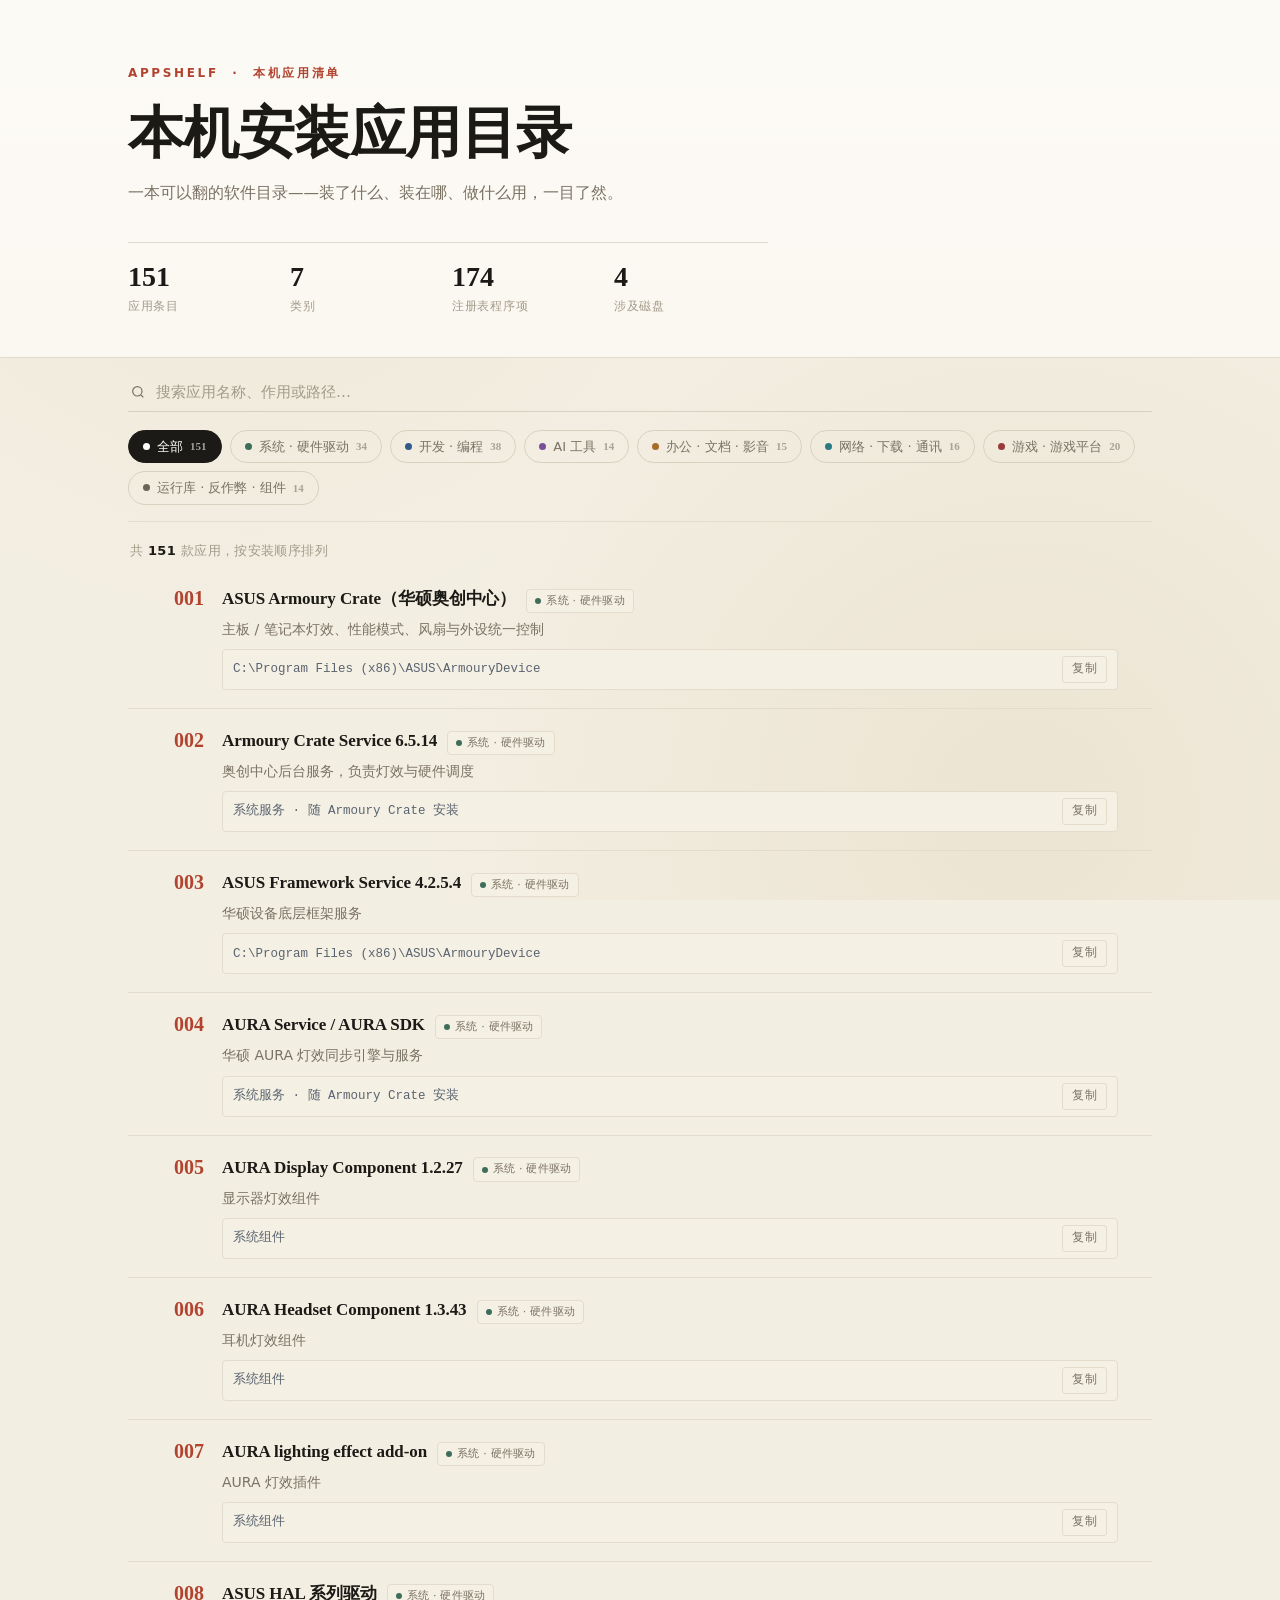
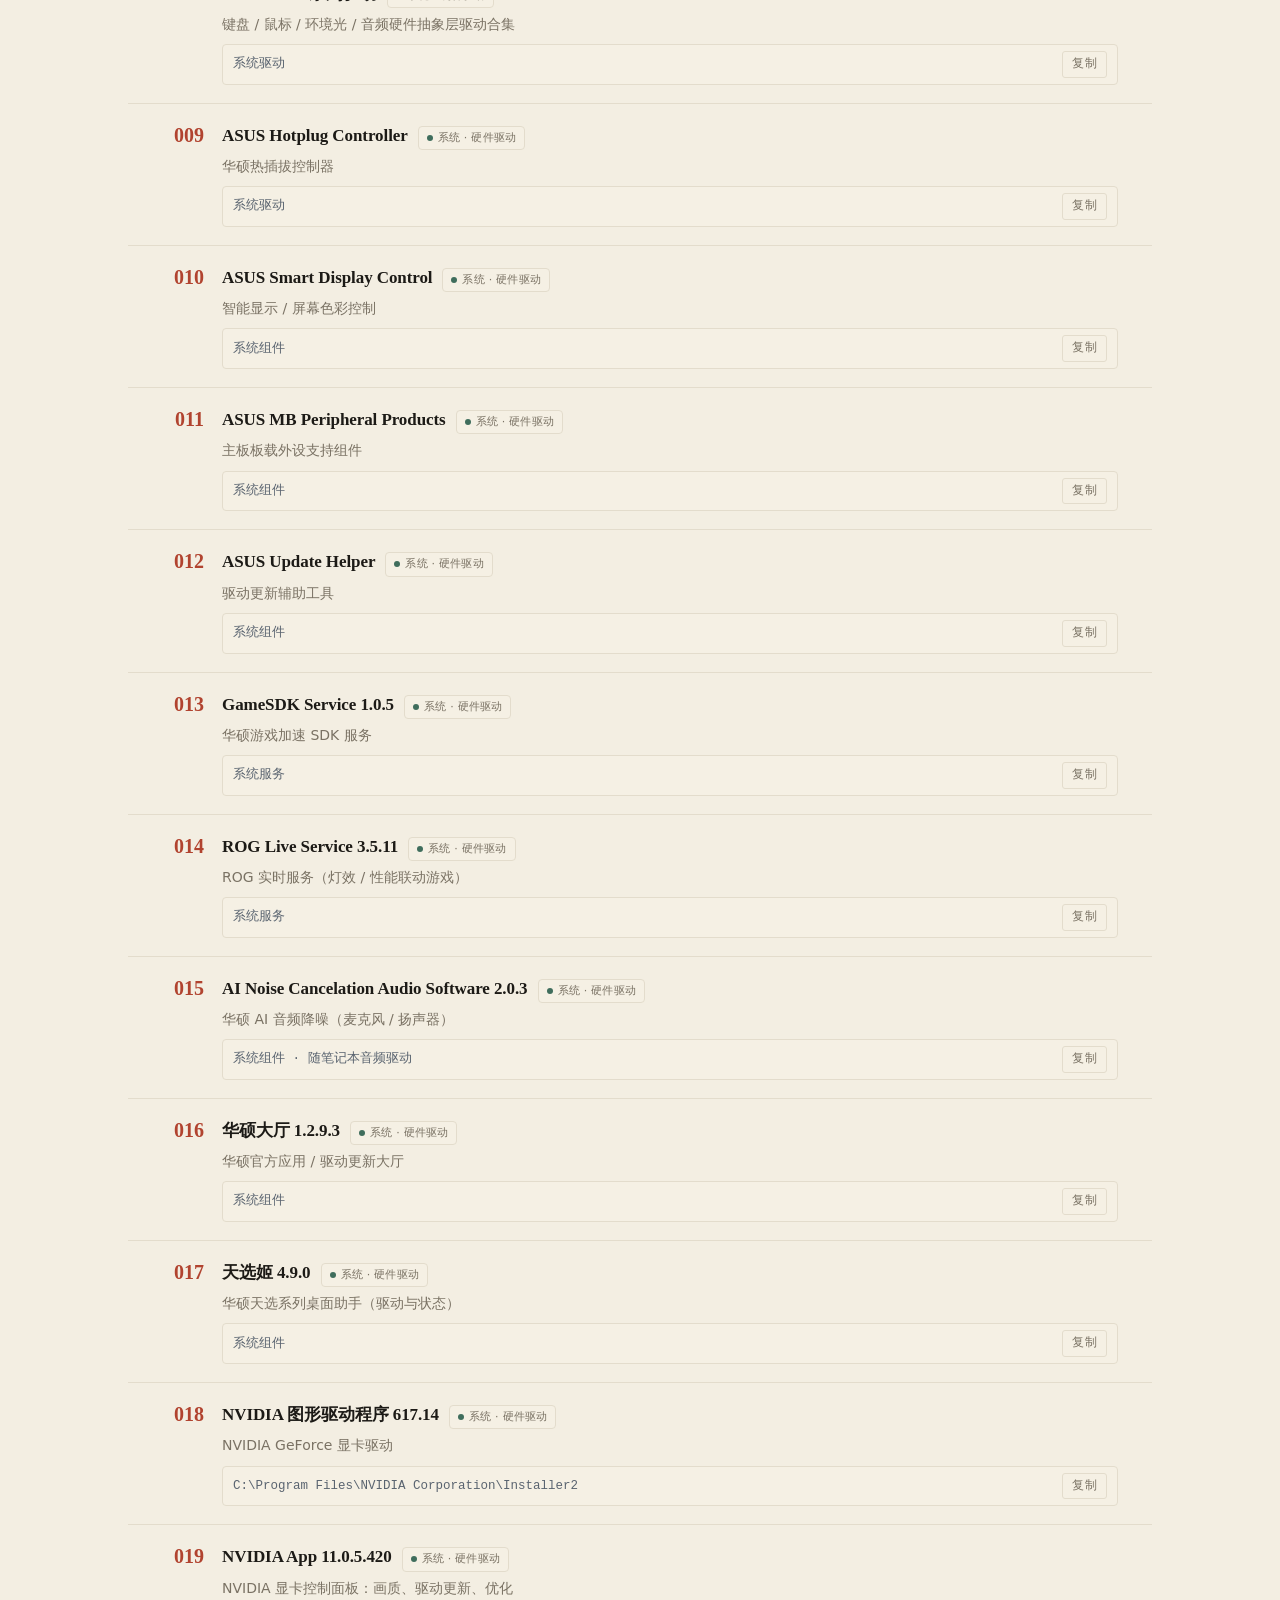
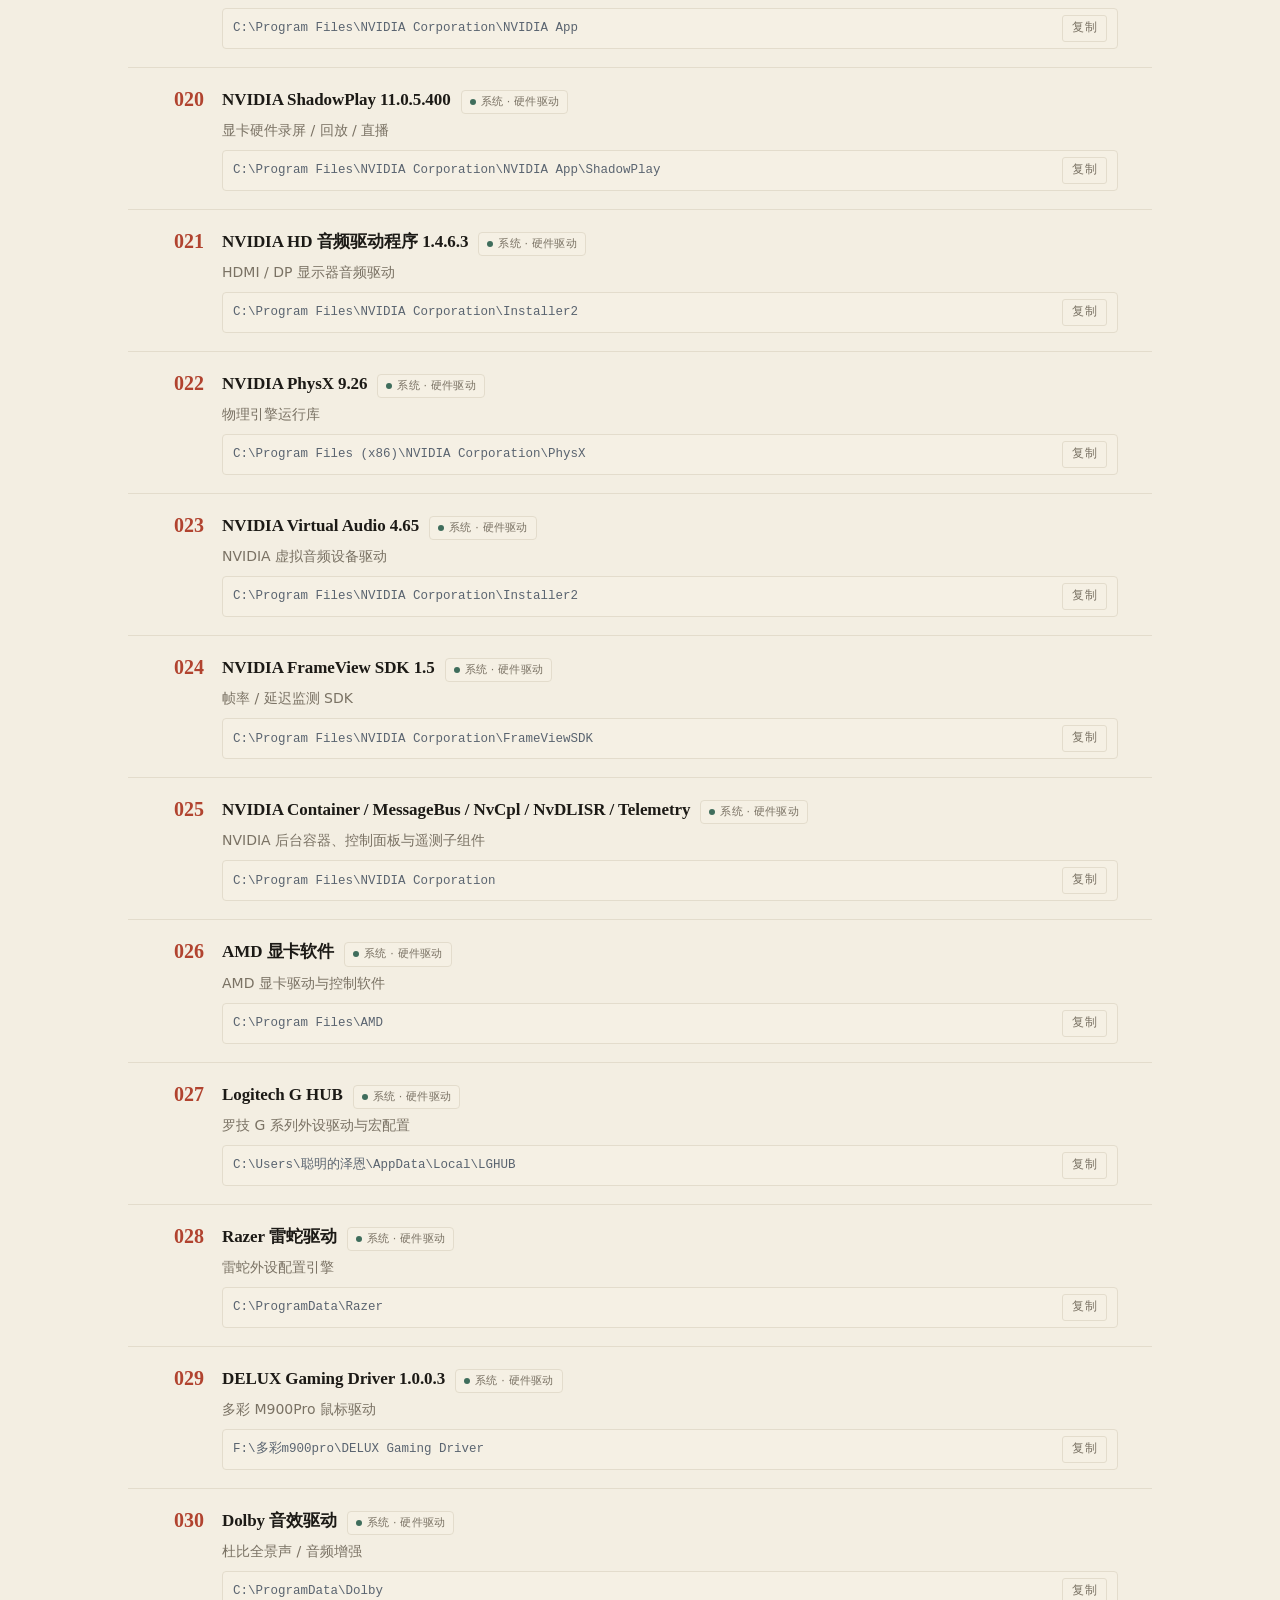
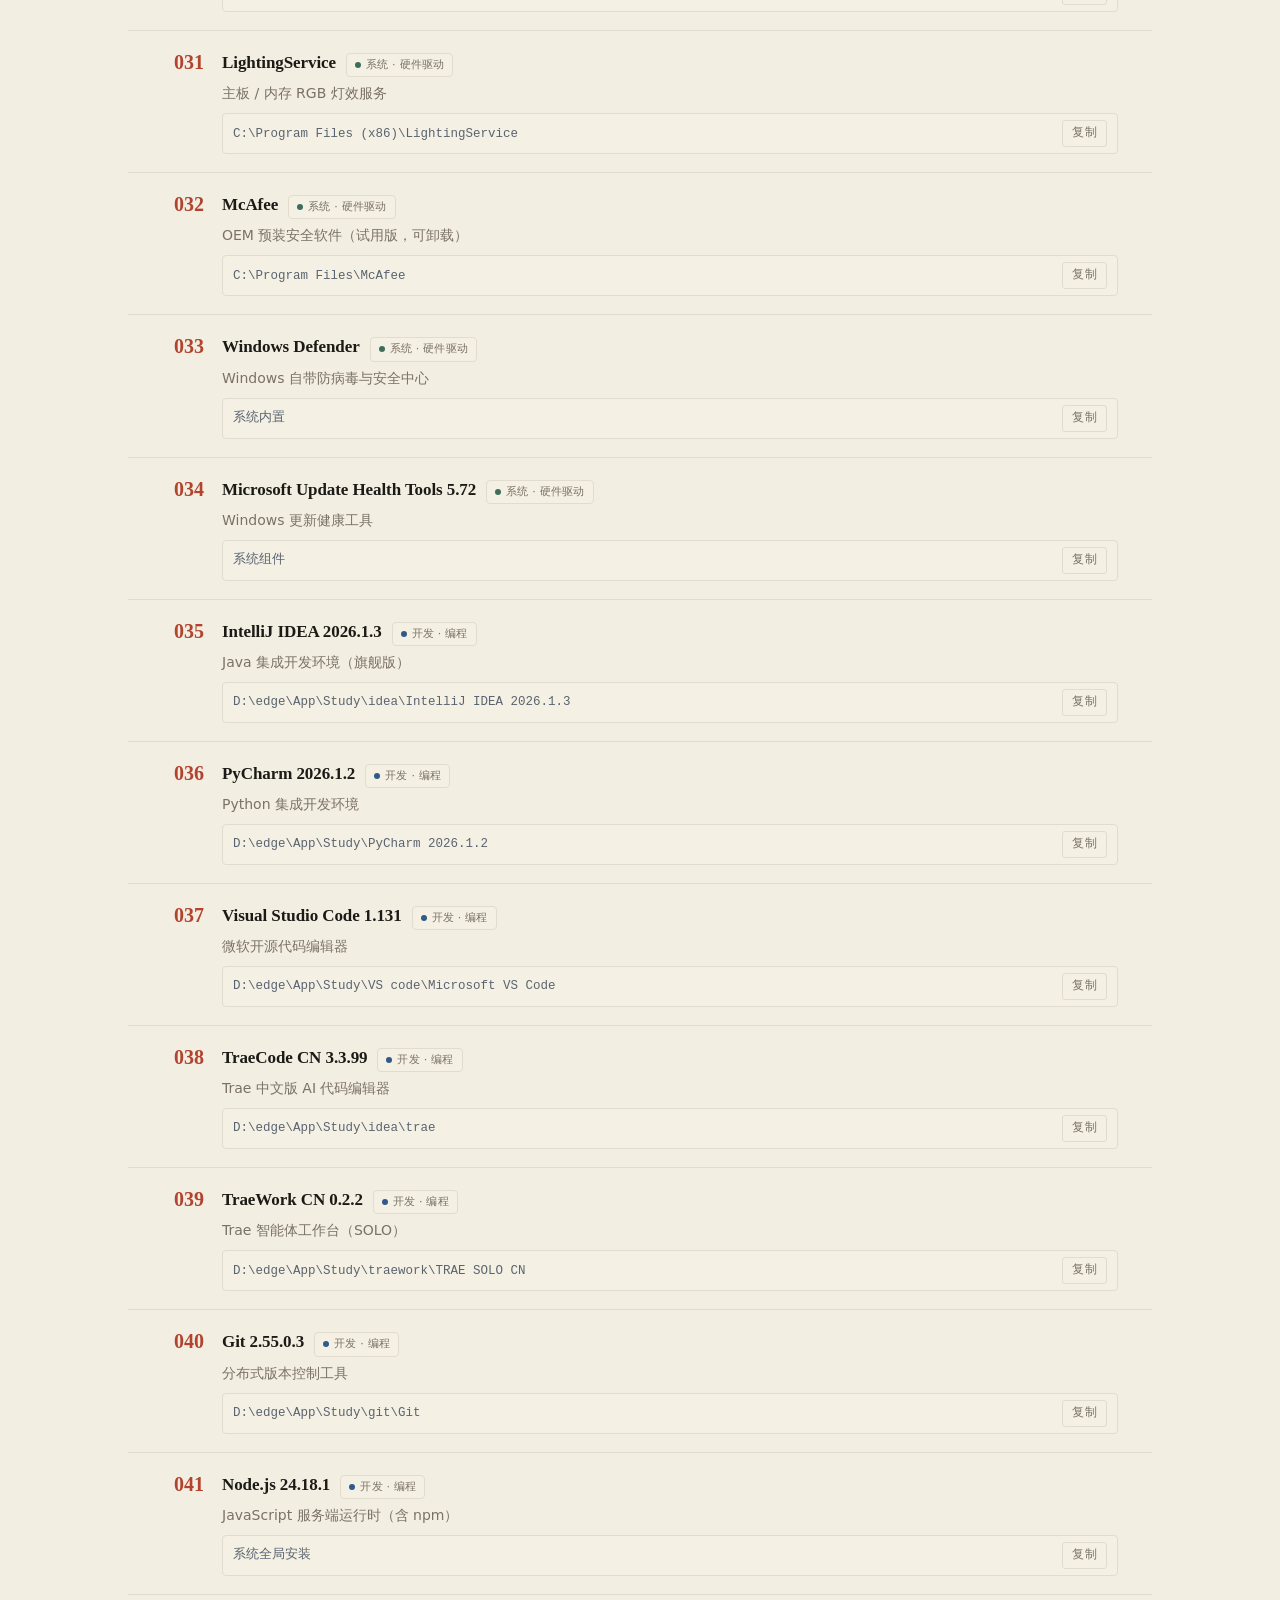
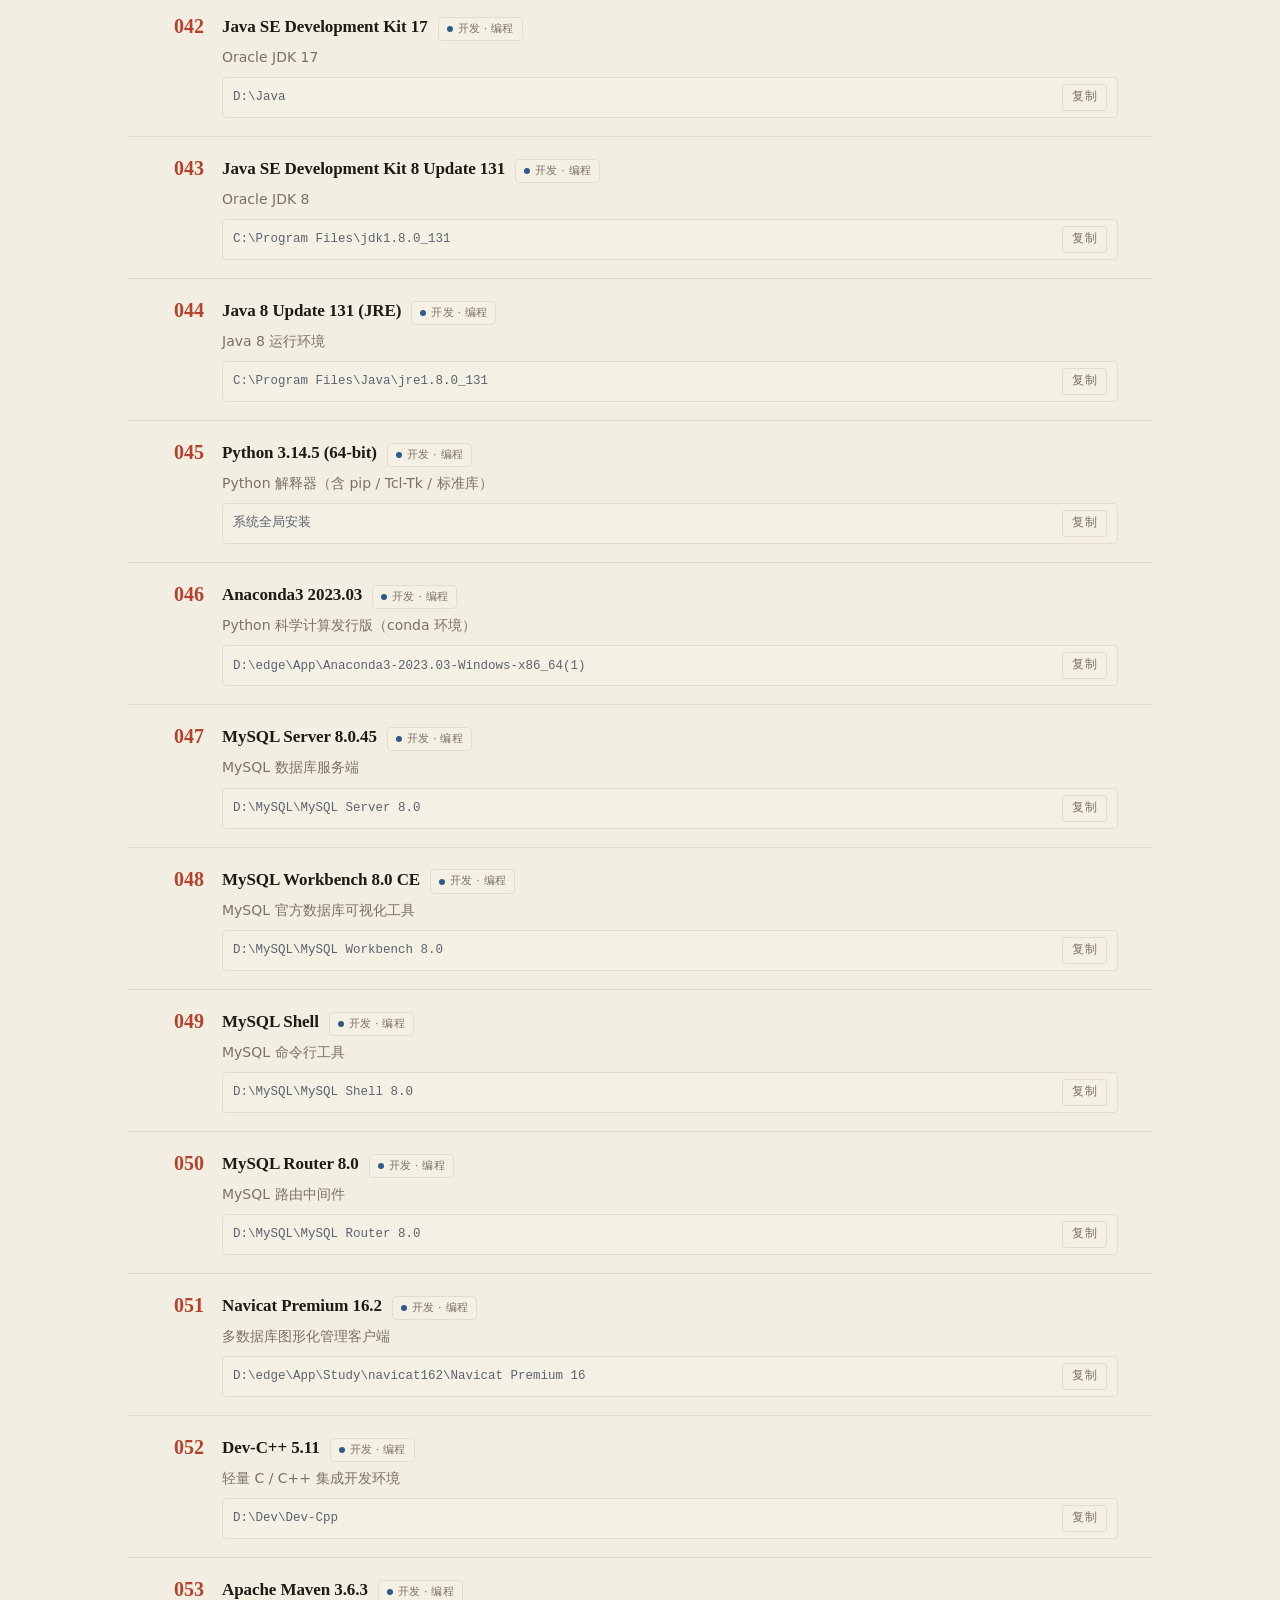
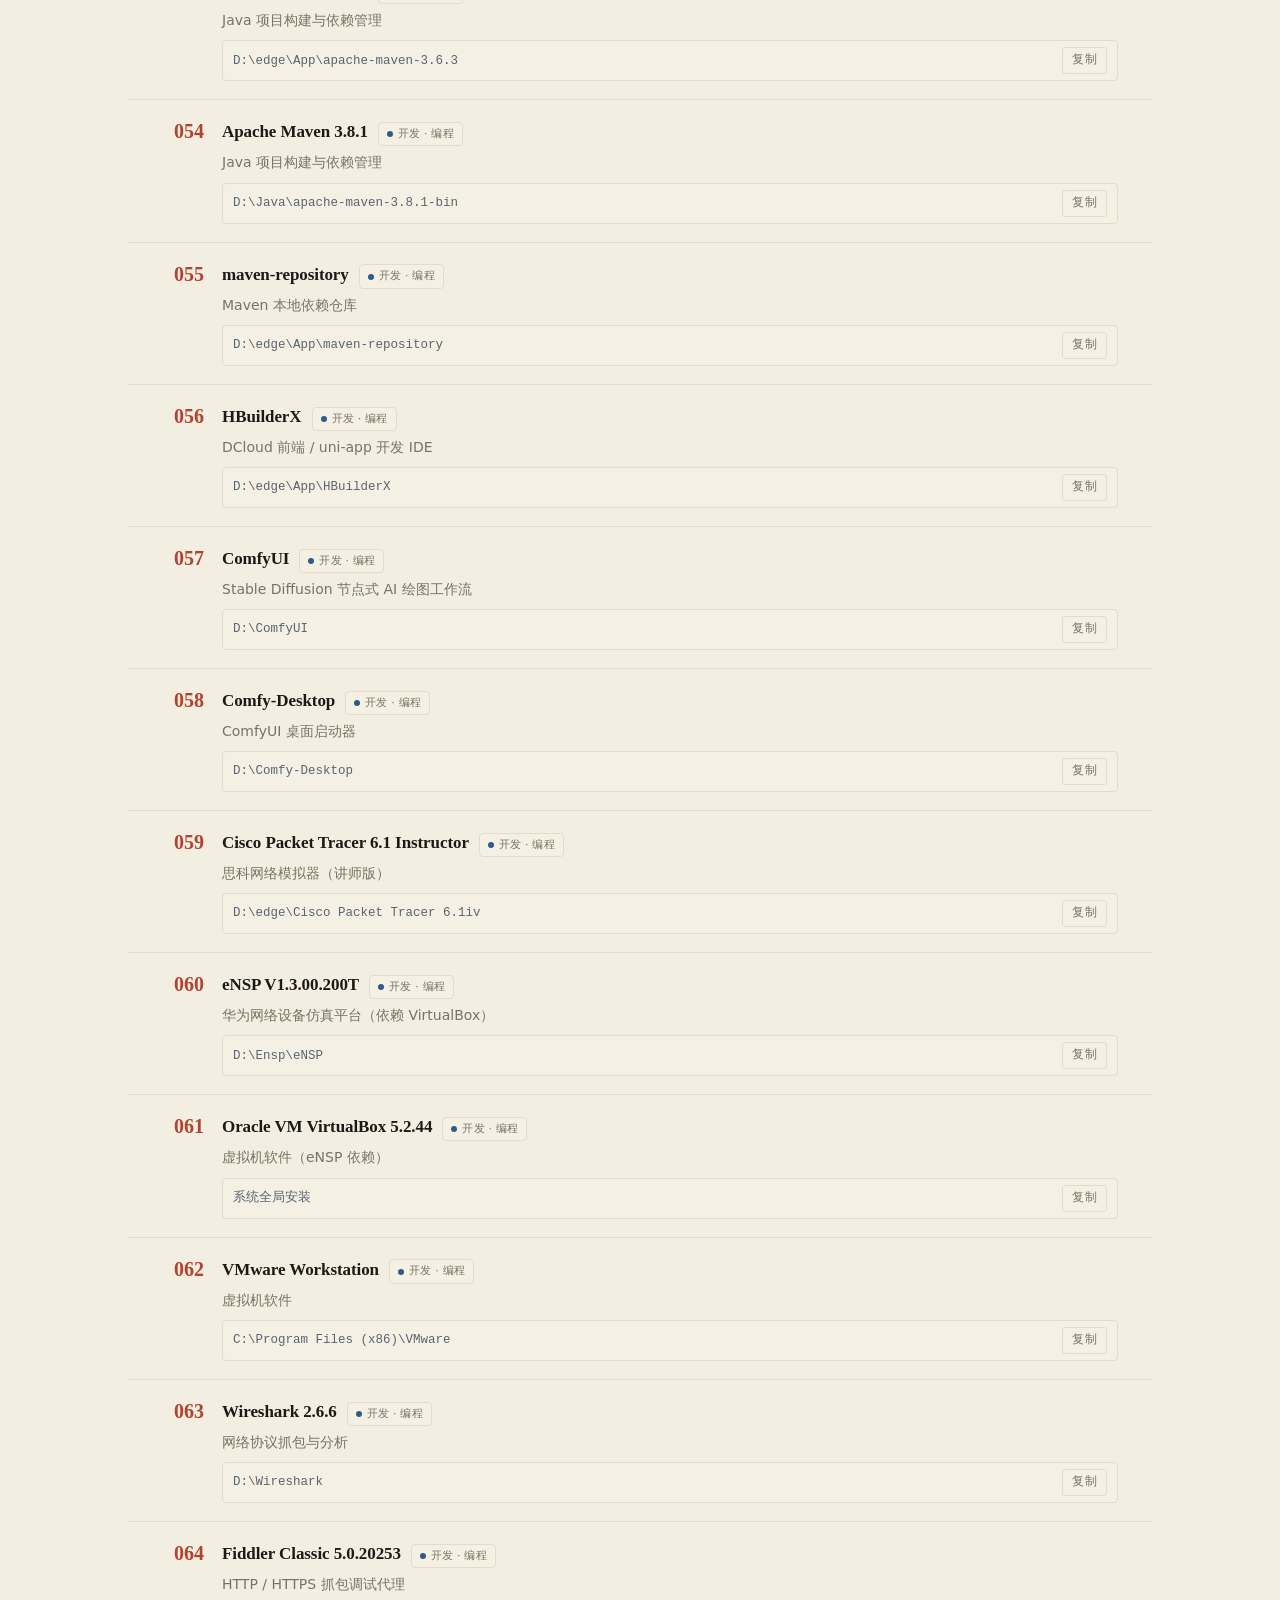
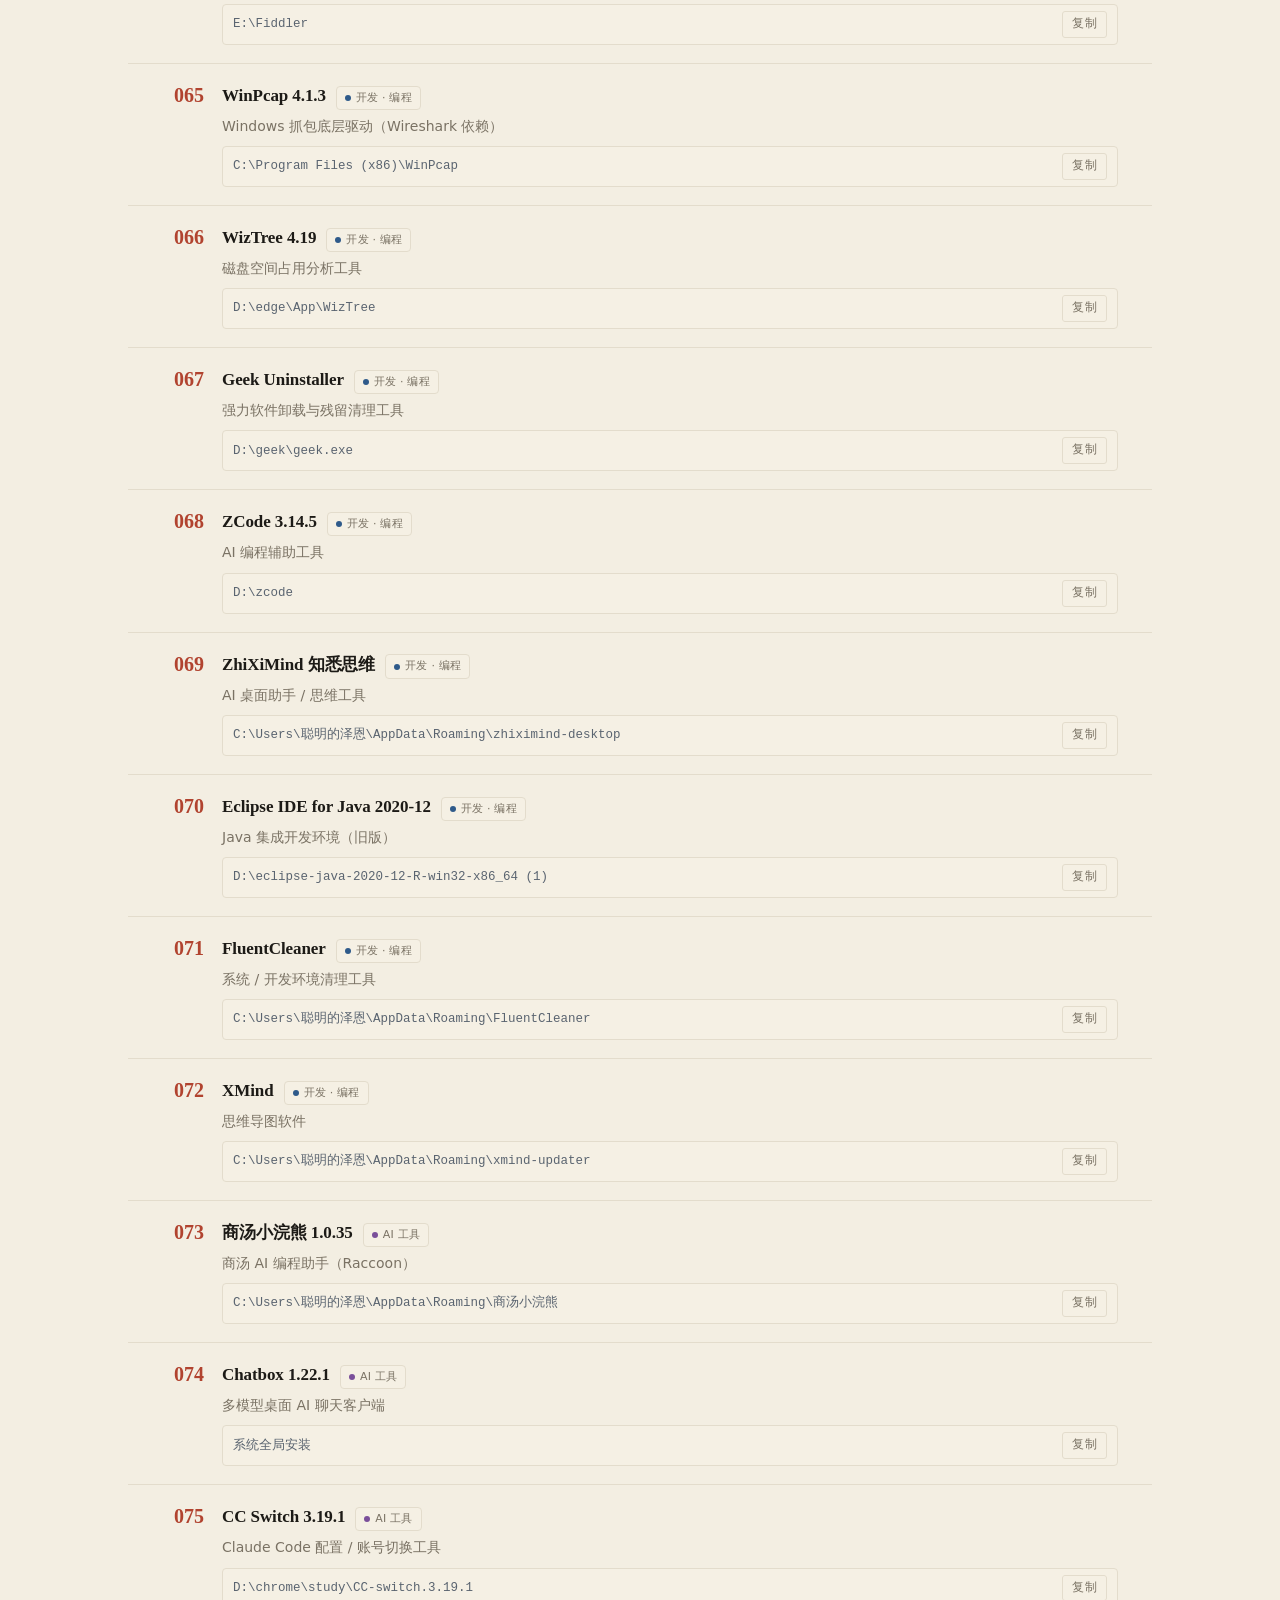
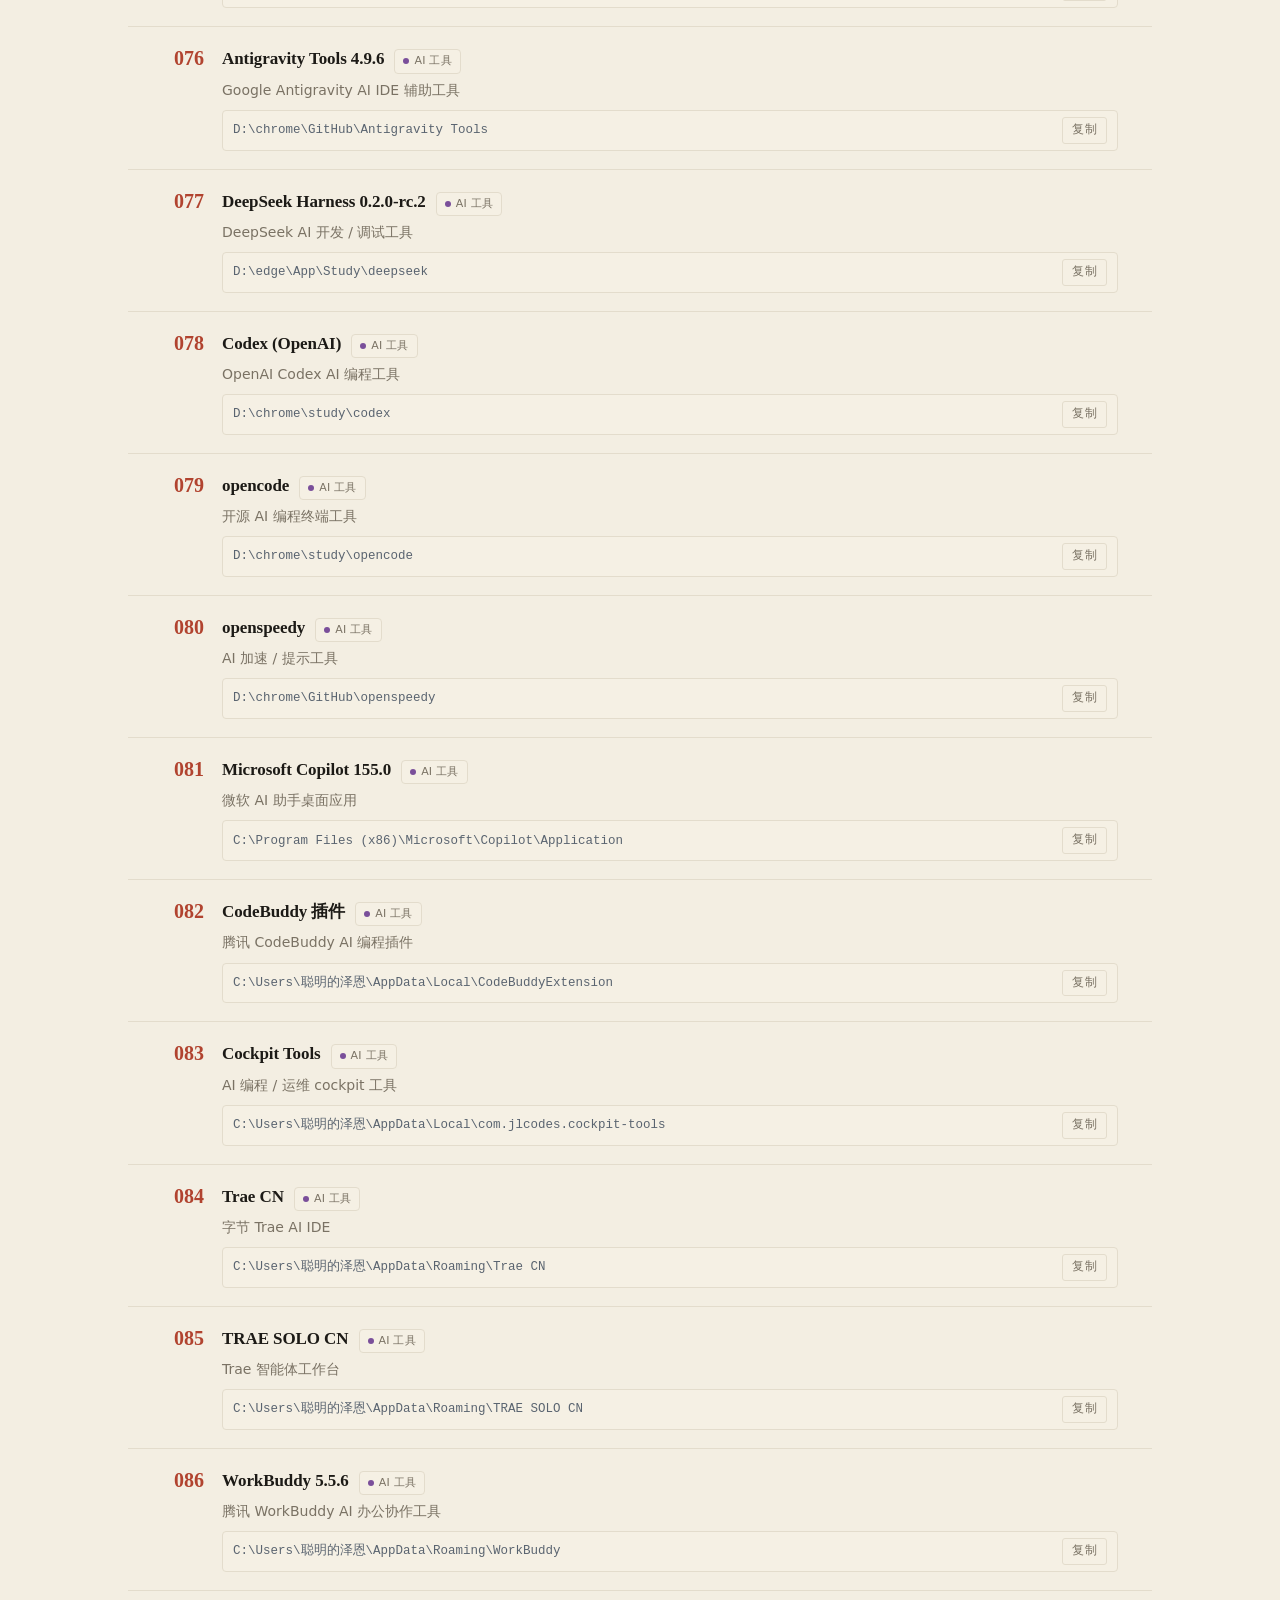
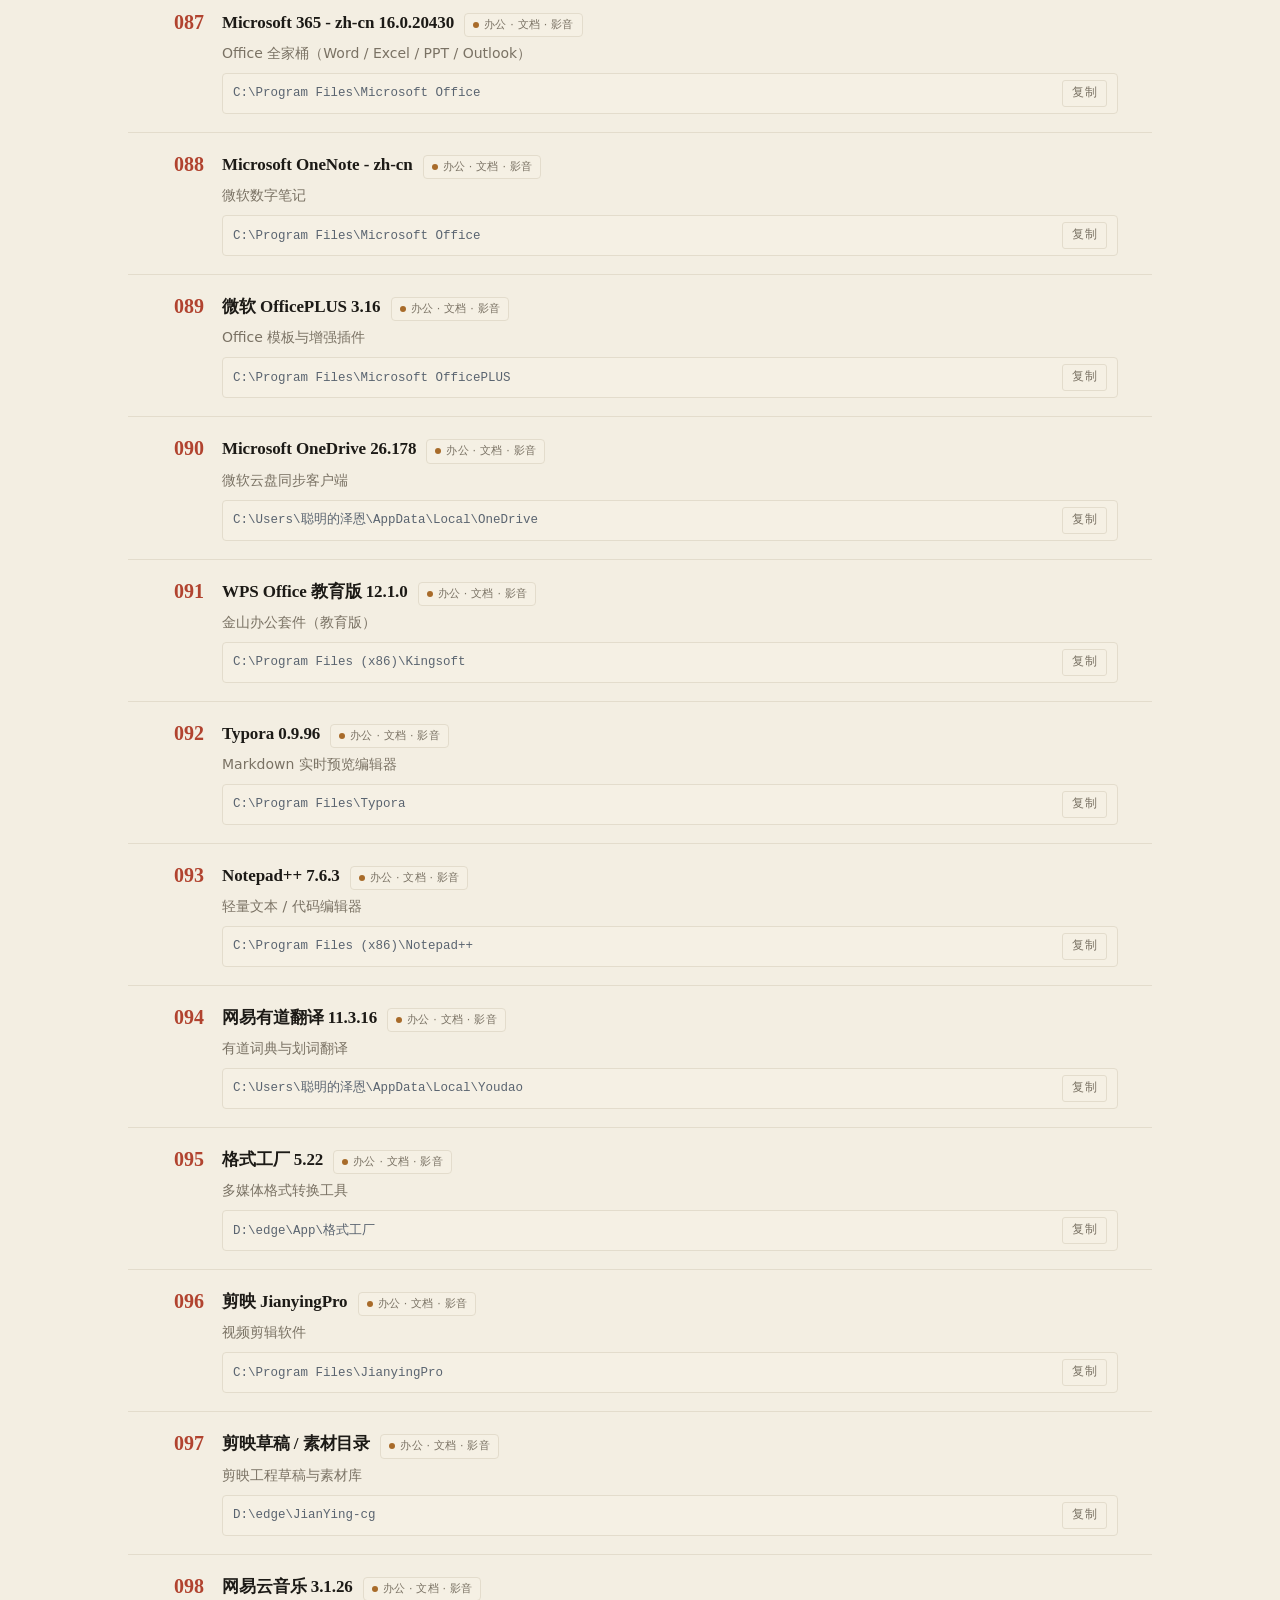
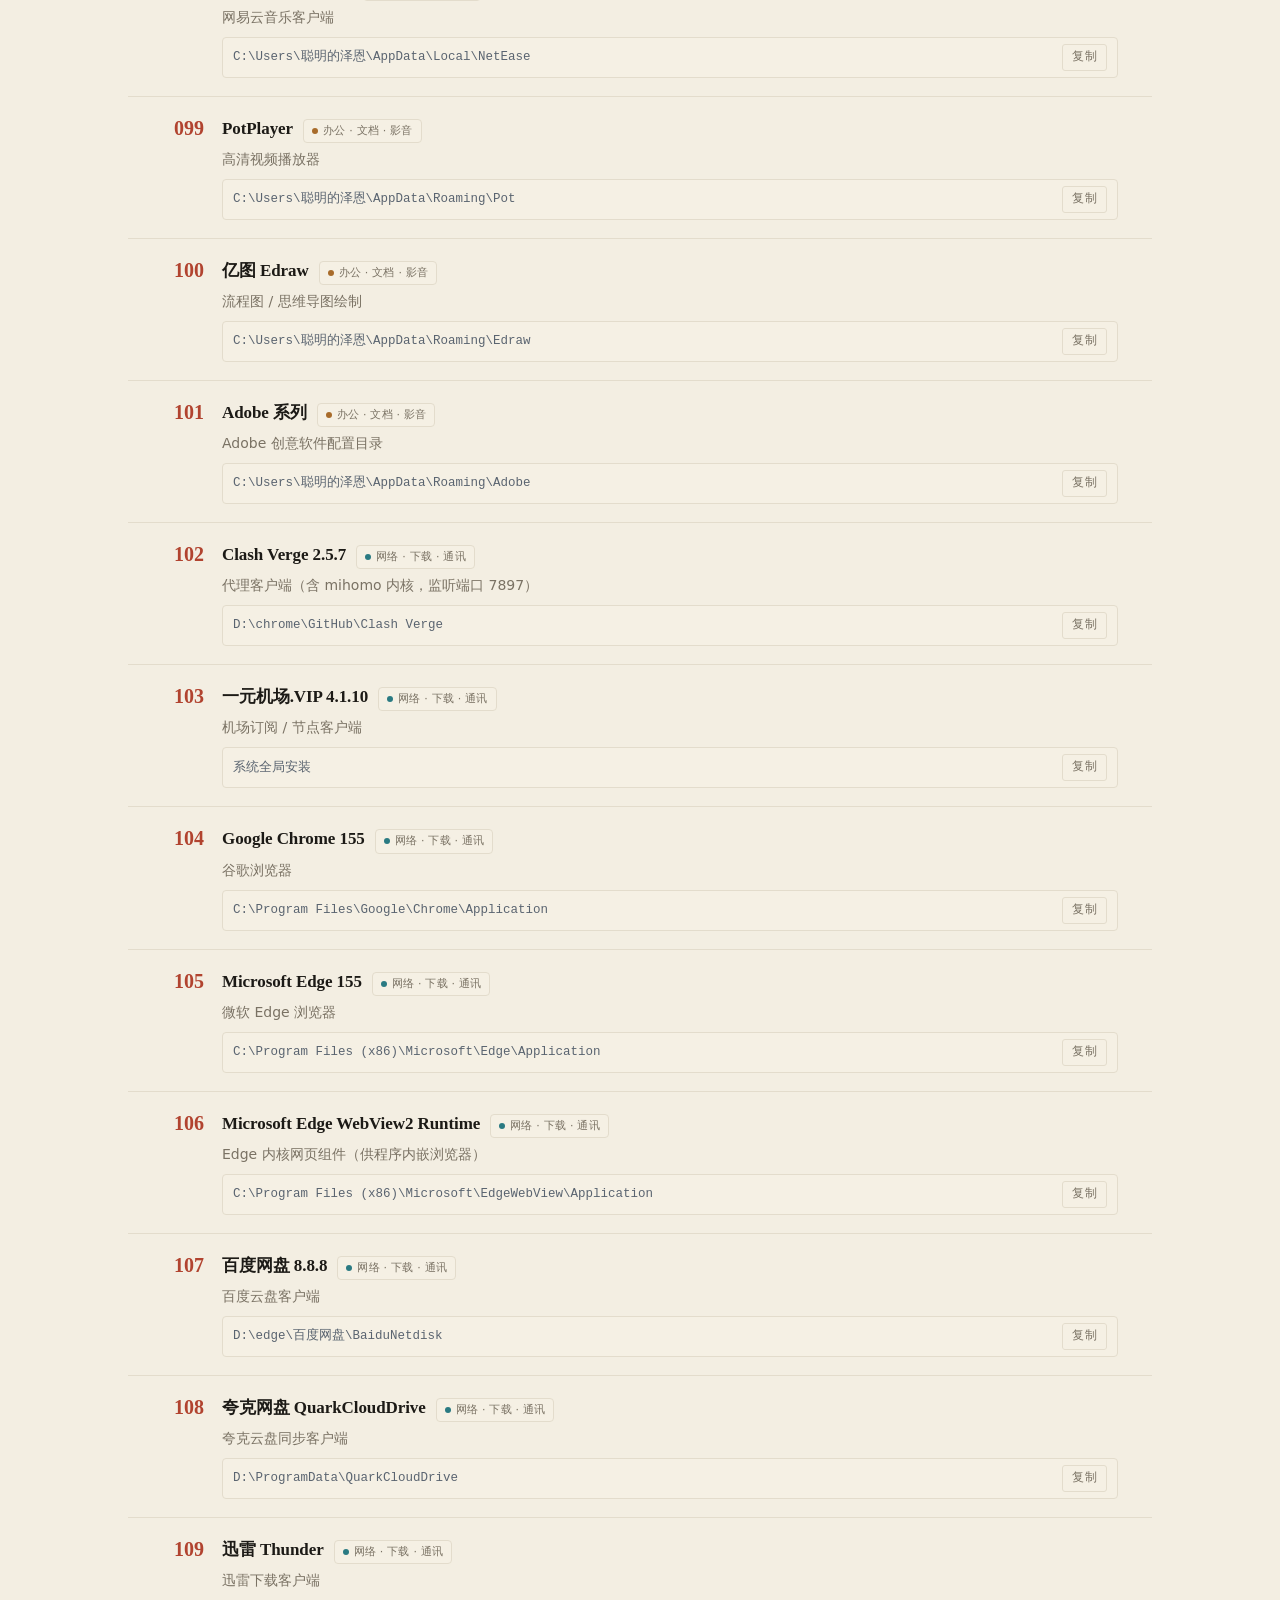
==== index.html @ 75cc8454 "init: AppShelf 本机应用清单查看器 - 151 款应用数据 + 编辑风 UI" ====
<!DOCTYPE html>
<html lang="zh-CN">
<head>
<meta charset="utf-8">
<meta name="viewport" content="width=device-width, initial-scale=1">
<title>本机应用清单 · AppShelf</title>
<meta name="description" content="把电脑里装的软件整理成一本目录：名称、作用、安装地址，可搜索可筛选。">
<link rel="stylesheet" href="assets/style.css">
</head>
<body>
  <header class="masthead">
    <div class="container">
      <p class="eyebrow">AppShelf &nbsp;·&nbsp; 本机应用清单</p>
      <h1>本机安装应用目录</h1>
      <p class="lede">一本可以翻的软件目录——装了什么、装在哪、做什么用，一目了然。</p>
      <dl class="stats">
        <div><dt id="stat-count">—</dt><dd>应用条目</dd></div>
        <div><dt id="stat-cat">—</dt><dd>类别</dd></div>
        <div><dt id="stat-reg">174</dt><dd>注册表程序项</dd></div>
        <div><dt>4</dt><dd>涉及磁盘</dd></div>
      </dl>
    </div>
  </header>

  <main class="container">
    <div class="toolbar">
      <label class="search">
        <svg viewBox="0 0 24 24" width="16" height="16" fill="none" stroke="currentColor" stroke-width="1.8"><circle cx="11" cy="11" r="7"/><path d="m20 20-3.5-3.5"/></svg>
        <input id="q" type="search" placeholder="搜索应用名称、作用或路径…" autocomplete="off">
      </label>
      <nav class="chips" id="chips" aria-label="类别筛选"></nav>
    </div>

    <p class="result" id="result"></p>
    <section class="catalog" id="catalog"></section>
  </main>

  <footer>
    <div class="container">
      <p><strong>AppShelf</strong> · 纯静态、零依赖、离线可用。数据来自 <code>data/apps.json</code>，运行 <code>scripts/scan.ps1</code> 可重新扫描本机。</p>
    </div>
  </footer>

  <div class="toast" id="toast" role="status" aria-live="polite"></div>

  <script src="assets/app.js"></script>
</body>
</html>
---- assets/style.css ----
/* ============ AppShelf · 编辑 / 目录风 ============ */

:root{
  /* 配色：暖白纸感 + 单一砖红强调，去 AI 味 */
  --bg:#f3eee2;            /* 纸面背景 */
  --paper:#fbf8f1;         /* 卡片/内容区 */
  --paper-2:#f5f0e4;       /* 悬停底色 */
  --ink:#1c1a16;           /* 正文墨色（暖黑，非纯黑） */
  --muted:#7a7264;         /* 次要文字 */
  --faint:#a39b8a;         /* 更弱文字 */
  --line:#e3dccc;          /* 分隔线 */
  --line-2:#d9d1bf;        /* 较强分隔线 */
  --accent:#b1432f;        /* 砖红：编号 + 强调 */
  --accent-soft:rgba(177,67,47,.10);

  /* 字体层级 */
  --font-serif:"Noto Serif SC","Source Han Serif SC","Songti SC",Georgia,"Times New Roman",serif;
  --font-sans:"Inter",-apple-system,"PingFang SC","Microsoft YaHei",system-ui,sans-serif;
  --font-mono:"JetBrains Mono","SF Mono","Cascadia Code",Consolas,"Courier New",monospace;

  /* 类别色（低饱和，仅用于小标签点） */
  --c-sys:#3f6d5c;
  --c-dev:#2f5a8a;
  --c-ai:#7a4f9a;
  --c-off:#a86b2a;
  --c-net:#2a7a82;
  --c-game:#9a3b3b;
  --c-lib:#6b6356;
}

*{box-sizing:border-box;margin:0;padding:0}
html{scroll-behavior:smooth}
body{
  background:var(--bg);
  color:var(--ink);
  font-family:var(--font-sans);
  font-size:15px;
  line-height:1.65;
  -webkit-font-smoothing:antialiased;
  text-rendering:optimizeLegibility;
  /* 细纸纹：极淡噪点感，用两层渐变模拟，不依赖图片 */
  background-image:
    radial-gradient(circle at 20% 10%, #efe8d8 0, transparent 40%),
    radial-gradient(circle at 80% 90%, #ece4d2 0, transparent 45%);
  background-attachment:fixed;
}

.container{max-width:1080px;margin:0 auto;padding:0 28px}

/* ---------------- 页眉 ---------------- */
.masthead{
  padding:64px 0 40px;
  border-bottom:1px solid var(--line);
  background:
    linear-gradient(180deg, rgba(255,255,255,.35), transparent),
    var(--paper);
}
.eyebrow{
  font-size:12px;
  letter-spacing:.22em;
  text-transform:uppercase;
  color:var(--accent);
  font-weight:600;
  margin-bottom:18px;
}
.masthead h1{
  font-family:var(--font-serif);
  font-size:clamp(34px,6vw,56px);
  font-weight:700;
  letter-spacing:-.01em;
  line-height:1.12;
  color:var(--ink);
}
.lede{
  margin-top:16px;
  max-width:560px;
  color:var(--muted);
  font-size:15.5px;
}
.stats{
  margin-top:36px;
  display:grid;
  grid-template-columns:repeat(4,1fr);
  gap:8px;
  border-top:1px solid var(--line);
  padding-top:20px;
  max-width:640px;
}
.stats div{display:flex;flex-direction:column}
.stats dt{
  font-family:var(--font-serif);
  font-size:28px;
  font-weight:700;
  color:var(--ink);
  line-height:1;
  font-variant-numeric:tabular-nums;
}
.stats dd{
  font-size:12px;
  color:var(--faint);
  letter-spacing:.06em;
  margin-top:6px;
}

/* ---------------- 工具栏 ---------------- */
main{padding:36px 0 60px}
.toolbar{
  display:flex;
  gap:18px;
  align-items:center;
  flex-wrap:wrap;
  padding:16px 0;
  border-bottom:1px solid var(--line);
}
.search{
  position:relative;
  flex:1;
  min-width:240px;
  display:flex;
  align-items:center;
  gap:10px;
  border-bottom:1.5px solid var(--line-2);
  padding:6px 2px;
  color:var(--muted);
  transition:border-color .2s;
}
.search:focus-within{border-color:var(--accent);color:var(--accent)}
.search input{
  flex:1;
  border:none;
  background:transparent;
  outline:none;
  font:inherit;
  color:var(--ink);
  font-size:15px;
}
.search input::placeholder{color:var(--faint)}

.chips{display:flex;gap:8px;flex-wrap:wrap}
.chip{
  font:inherit;
  font-size:13px;
  color:var(--muted);
  background:transparent;
  border:1px solid var(--line-2);
  border-radius:999px;
  padding:5px 14px;
  cursor:pointer;
  transition:all .18s ease;
  display:inline-flex;
  align-items:center;
  gap:7px;
}
.chip i{
  width:7px;height:7px;border-radius:50%;
  background:var(--c,var(--muted));
}
.chip:hover{color:var(--ink);border-color:var(--ink)}
.chip.on{
  color:#fff;
  background:var(--ink);
  border-color:var(--ink);
}
.chip.on i{background:#fff}
.chip .num{
  font-size:11px;
  color:inherit;
  opacity:.6;
  font-variant-numeric:tabular-nums;
}

/* ---------------- 结果行 ---------------- */
.result{
  margin:18px 2px 6px;
  font-size:13px;
  color:var(--faint);
  letter-spacing:.03em;
}
.result b{color:var(--ink);font-weight:600}

/* ---------------- 目录条目 ---------------- */
.catalog{margin-top:4px}
.entry{
  display:grid;
  grid-template-columns:56px 1fr auto;
  gap:18px;
  padding:18px 16px 18px 20px;
  border-bottom:1px solid var(--line);
  position:relative;
  transition:background .18s ease;
}
.entry::before{
  content:"";
  position:absolute;
  left:0;top:14px;bottom:14px;
  width:3px;
  background:var(--accent);
  opacity:0;
  transition:opacity .2s ease;
}
.entry:hover{background:var(--paper-2)}
.entry:hover::before{opacity:1}

.num{
  font-family:var(--font-serif);
  font-size:20px;
  font-weight:700;
  color:var(--accent);
  text-align:right;
  line-height:1.2;
  font-variant-numeric:tabular-nums;
  padding-top:1px;
  user-select:none;
}

.body{min-width:0}
.name{
  font-family:var(--font-serif);
  font-size:17px;
  font-weight:700;
  color:var(--ink);
  letter-spacing:-.005em;
  display:flex;
  align-items:baseline;
  gap:10px;
  flex-wrap:wrap;
}
.tag{
  font-family:var(--font-sans);
  font-size:11px;
  font-weight:500;
  color:var(--muted);
  background:var(--paper-2);
  border:1px solid var(--line);
  padding:2px 8px;
  border-radius:4px;
  display:inline-flex;
  align-items:center;
  gap:5px;
  letter-spacing:.02em;
}
.tag i{width:6px;height:6px;border-radius:50%;background:var(--c,var(--muted))}
.desc{
  margin-top:5px;
  color:var(--muted);
  font-size:14px;
}
.path{
  margin-top:8px;
  display:flex;
  align-items:center;
  gap:10px;
  font-family:var(--font-mono);
  font-size:12.5px;
  color:#5a6470;
  background:var(--paper-2);
  border:1px solid var(--line);
  border-radius:4px;
  padding:6px 10px;
  overflow:hidden;
}
.path code{
  flex:1;min-width:0;
  white-space:nowrap;
  overflow:hidden;
  text-overflow:ellipsis;
}
.copy{
  flex:none;
  font:inherit;
  font-size:11.5px;
  color:var(--muted);
  background:transparent;
  border:1px solid var(--line);
  border-radius:3px;
  padding:3px 9px;
  cursor:pointer;
  transition:all .15s;
  letter-spacing:.04em;
}
.copy:hover{color:var(--accent);border-color:var(--accent)}
.copy.done{color:#fff;background:var(--c-sys);border-color:var(--c-sys)}

mark{
  background:rgba(177,67,47,.16);
  color:var(--accent);
  border-radius:2px;
  padding:0 2px;
}

/* ---------------- 空状态 ---------------- */
.empty{
  text-align:center;
  padding:70px 20px;
  color:var(--faint);
  font-size:14px;
}

/* ---------------- Toast ---------------- */
.toast{
  position:fixed;
  bottom:28px;left:50%;
  transform:translateX(-50%) translateY(12px);
  background:var(--ink);
  color:var(--paper);
  font-size:13px;
  padding:10px 18px;
  border-radius:4px;
  opacity:0;
  pointer-events:none;
  transition:opacity .2s, transform .2s;
  z-index:50;
  box-shadow:0 10px 30px rgba(0,0,0,.18);
  max-width:80vw;
}
.toast.show{opacity:1;transform:translateX(-50%) translateY(0)}

/* ---------------- 页脚 ---------------- */
footer{
  border-top:1px solid var(--line);
  padding:26px 0 40px;
  background:var(--paper);
  margin-top:20px;
}
footer p{
  color:var(--muted);
  font-size:13px;
  line-height:1.7;
}
footer code{
  font-family:var(--font-mono);
  font-size:12px;
  background:var(--paper-2);
  border:1px solid var(--line);
  padding:1px 6px;
  border-radius:3px;
  color:var(--ink);
}

/* ---------------- 响应式 ---------------- */
@media(max-width:760px){
  .container{padding:0 18px}
  .masthead{padding:44px 0 28px}
  .stats{grid-template-columns:repeat(2,1fr);gap:18px 24px}
  .entry{grid-template-columns:40px 1fr;gap:12px;padding:16px 10px}
  .entry::before{display:none}
  .num{font-size:17px;text-align:left}
  .name{font-size:16px}
  .toolbar{flex-direction:column;align-items:stretch}
}
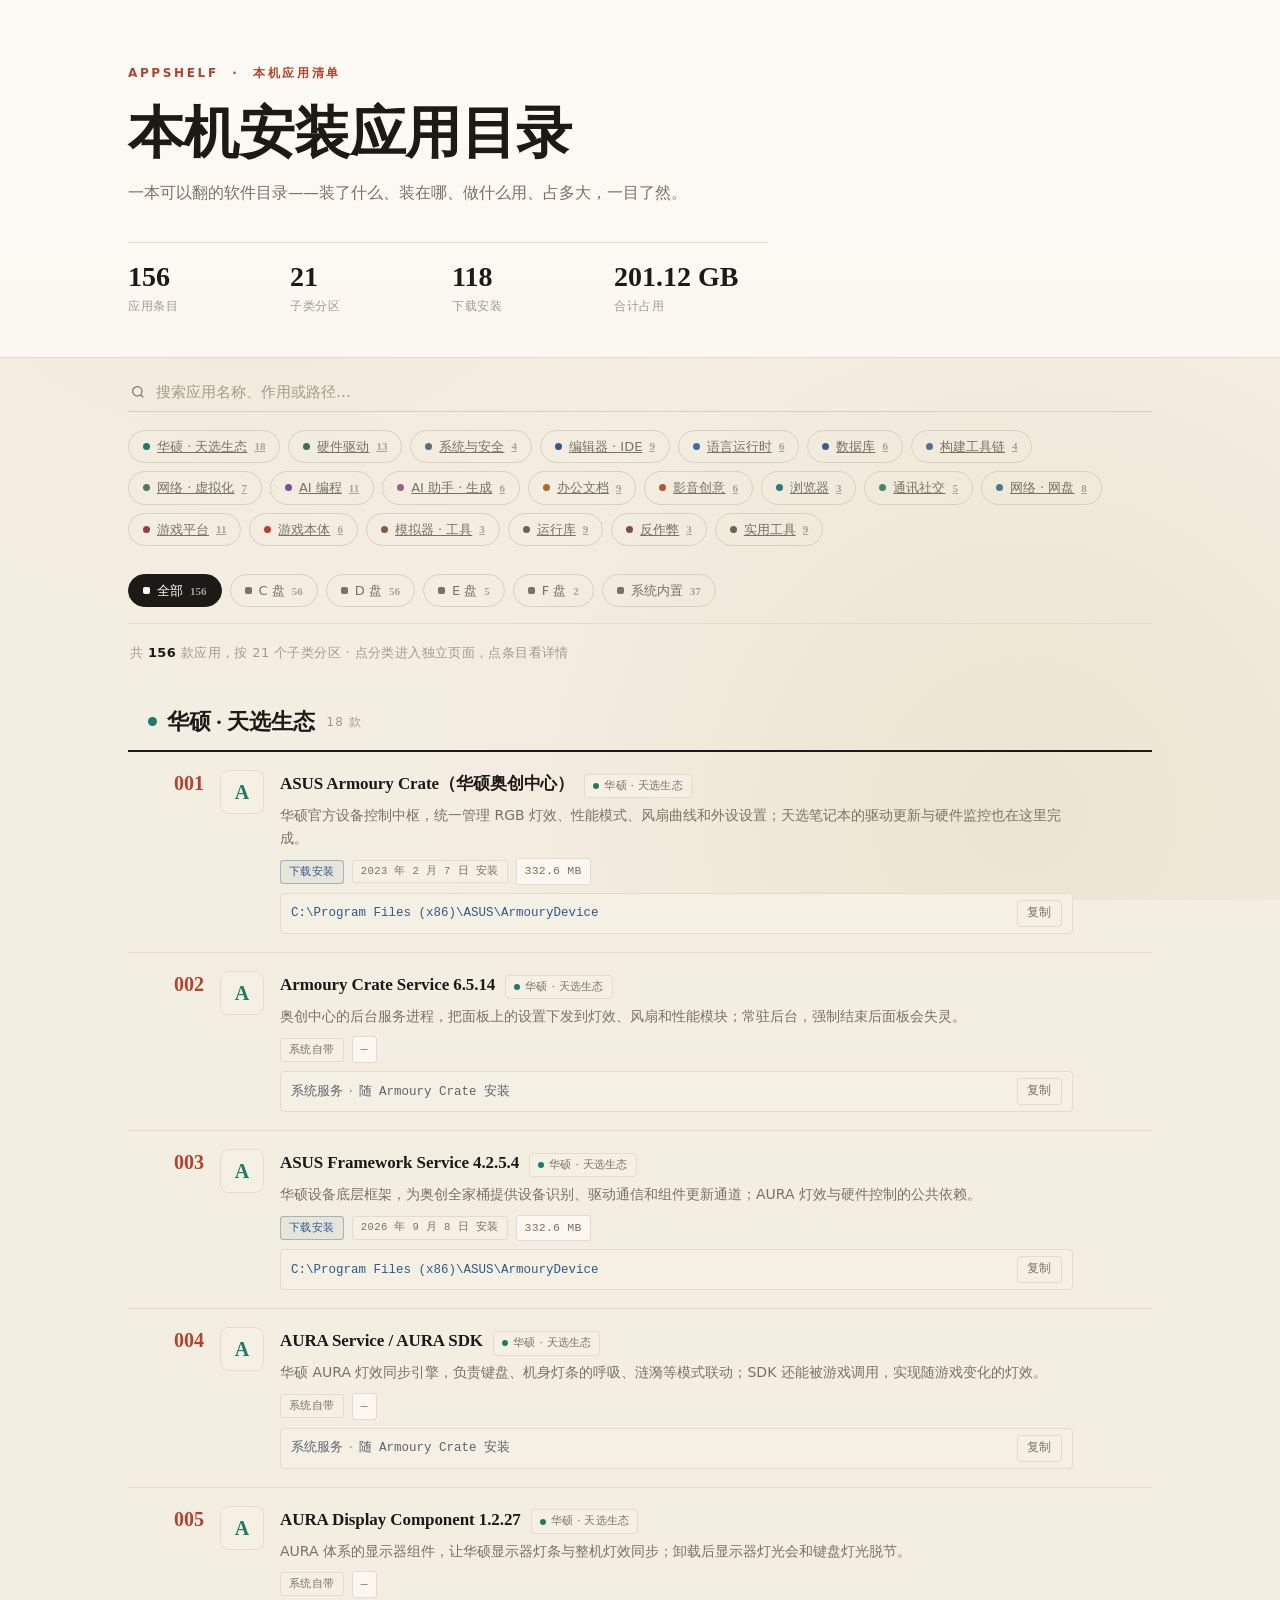
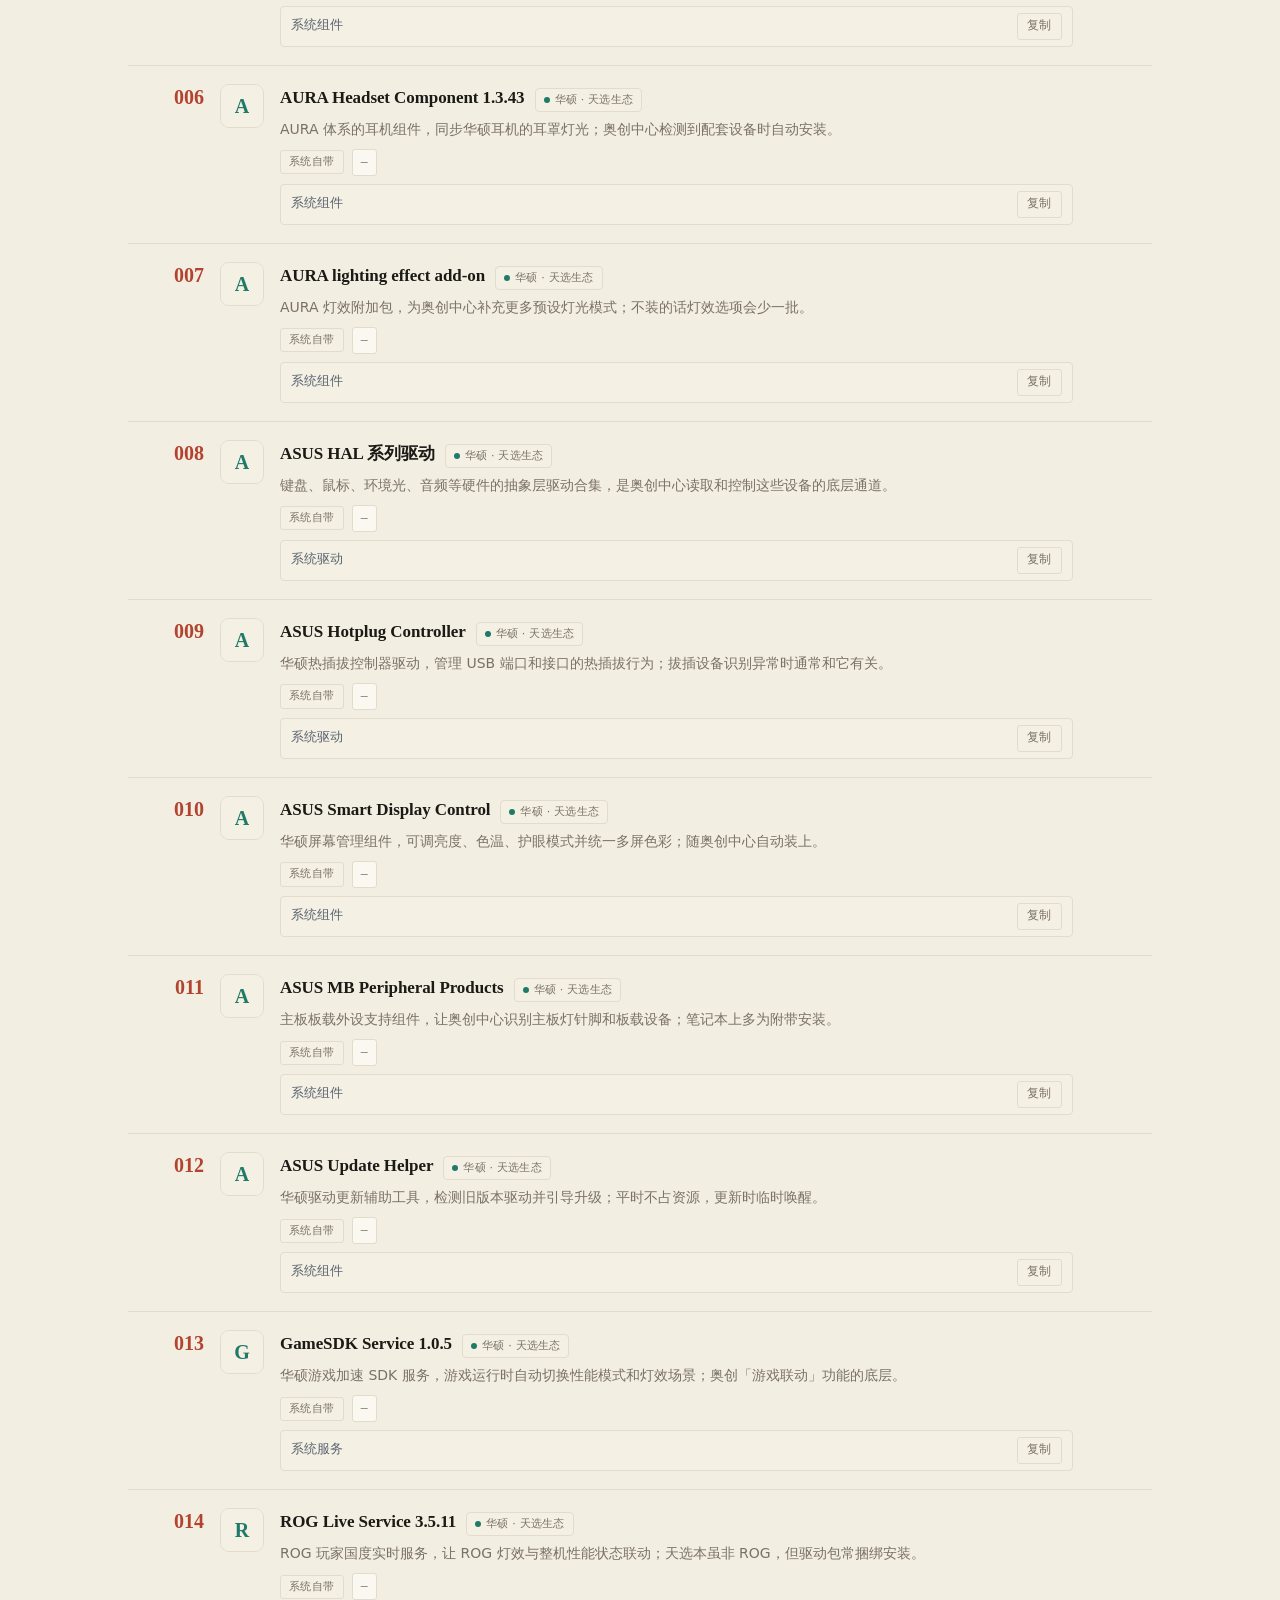
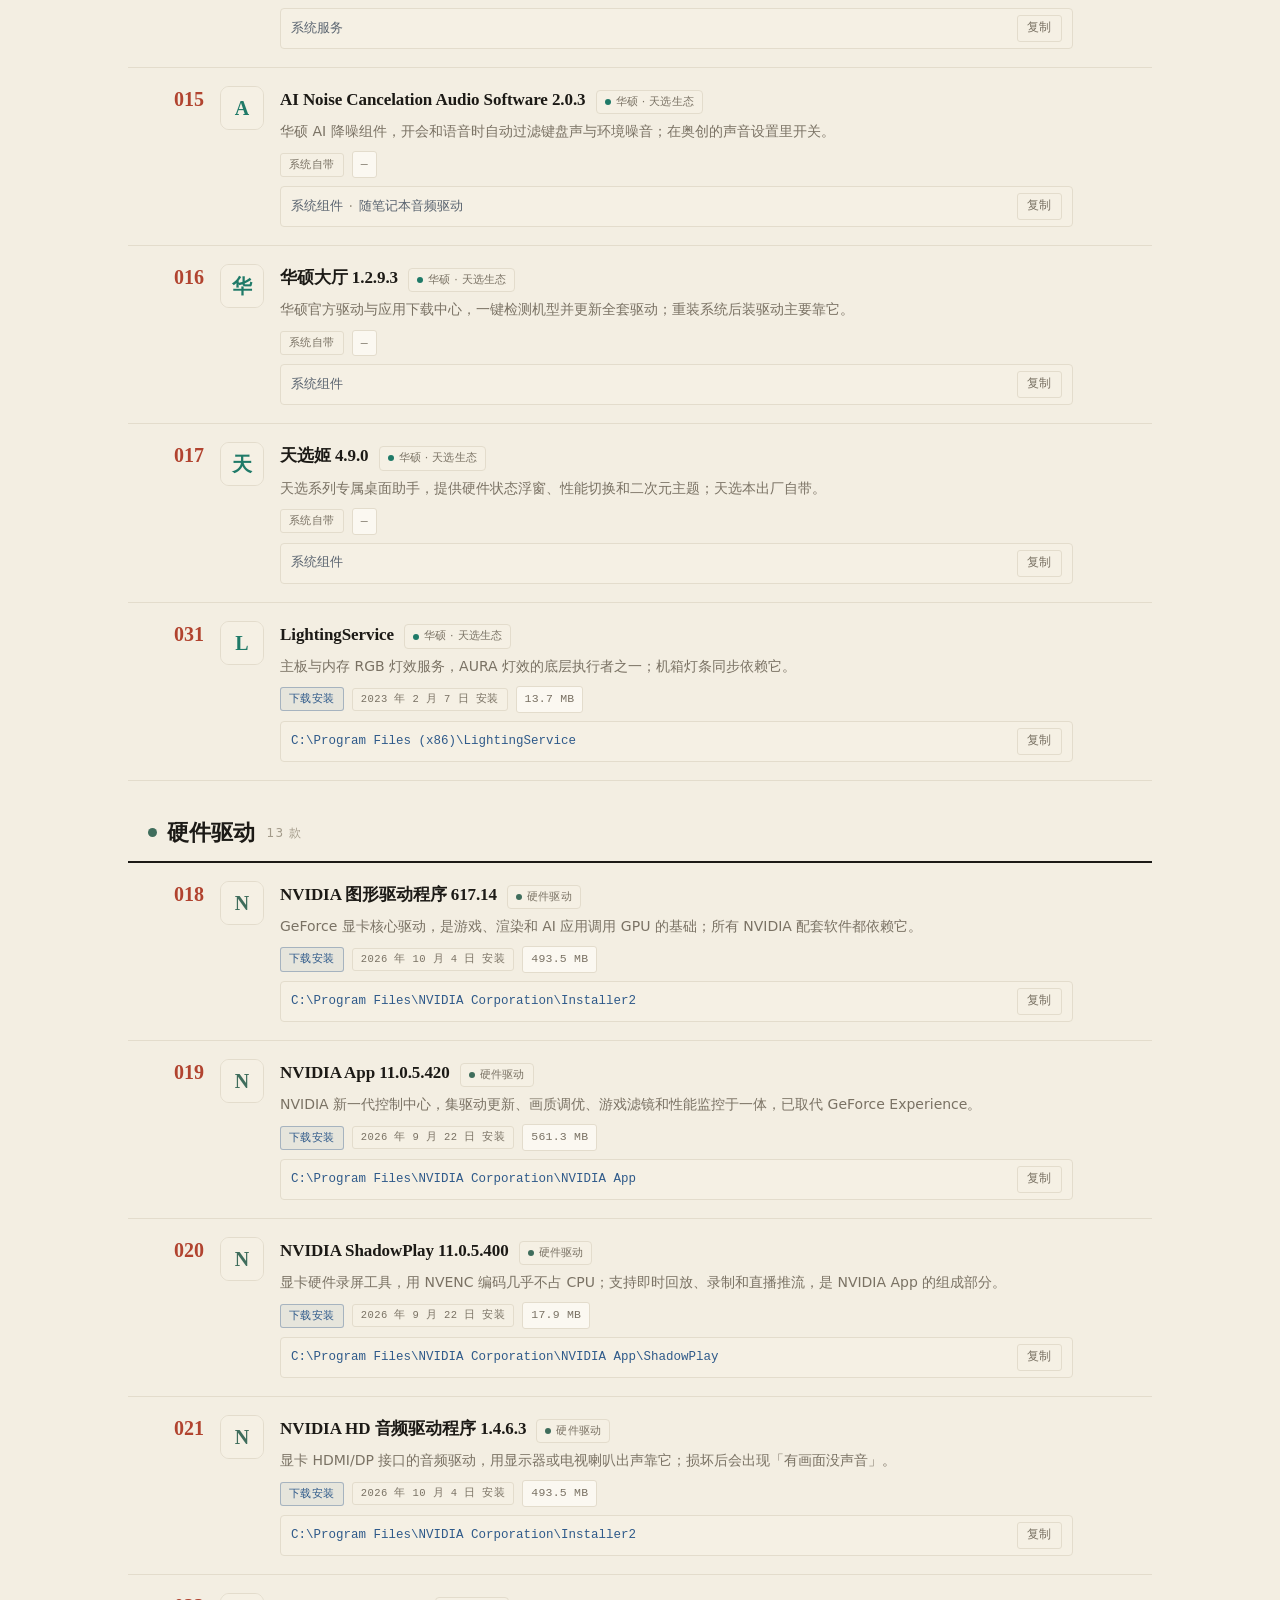
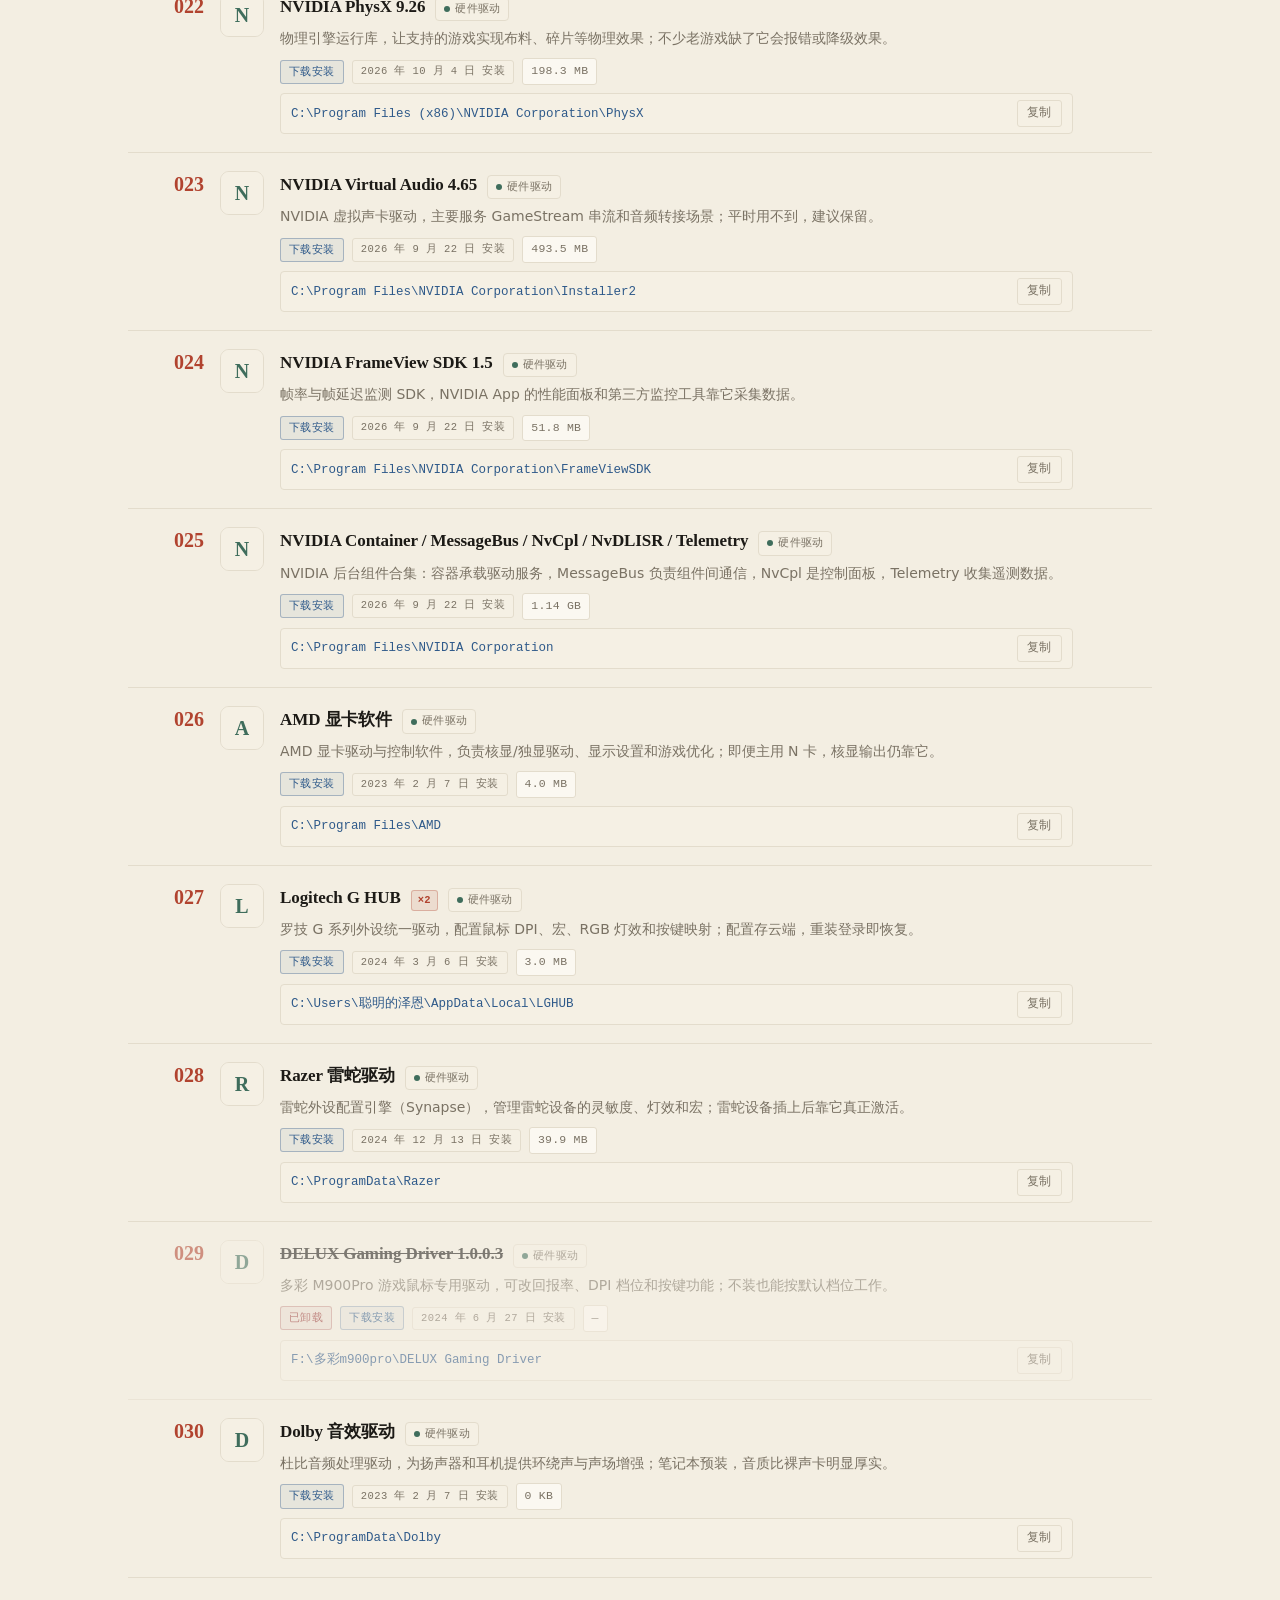
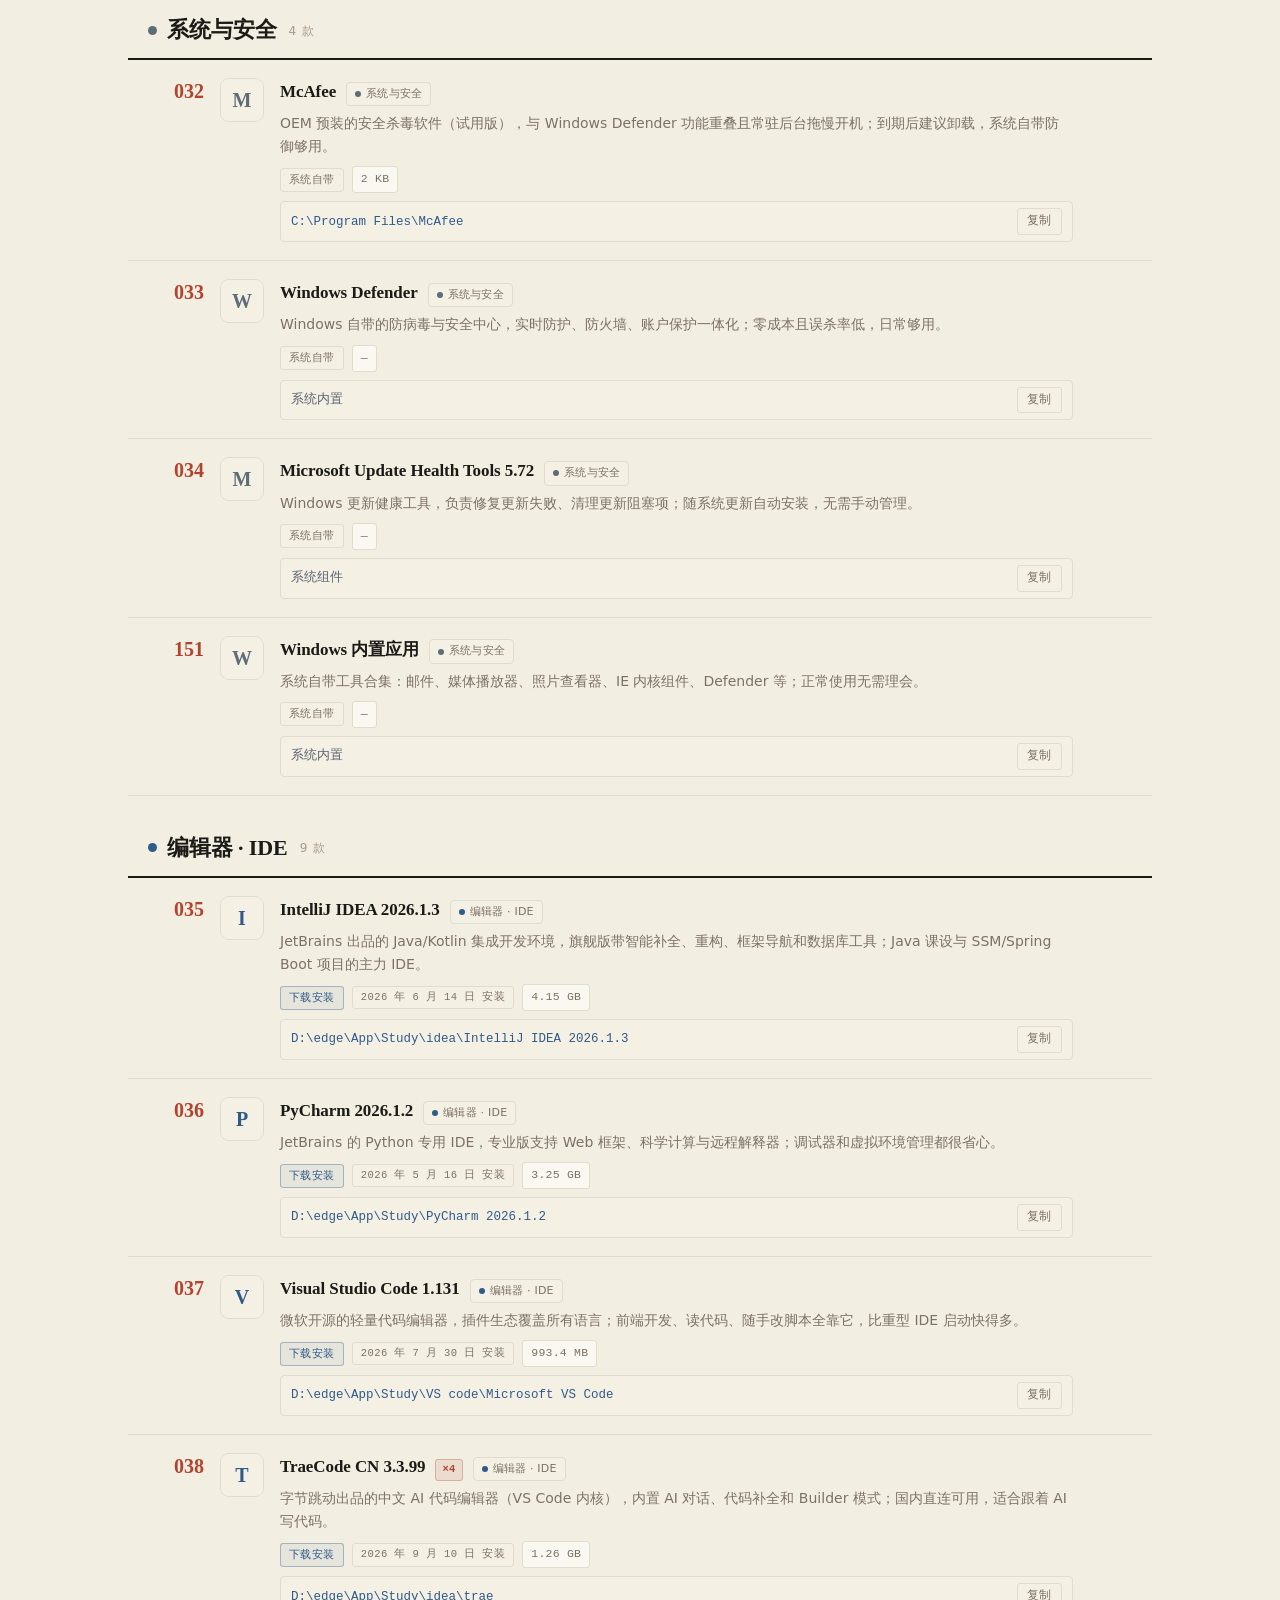
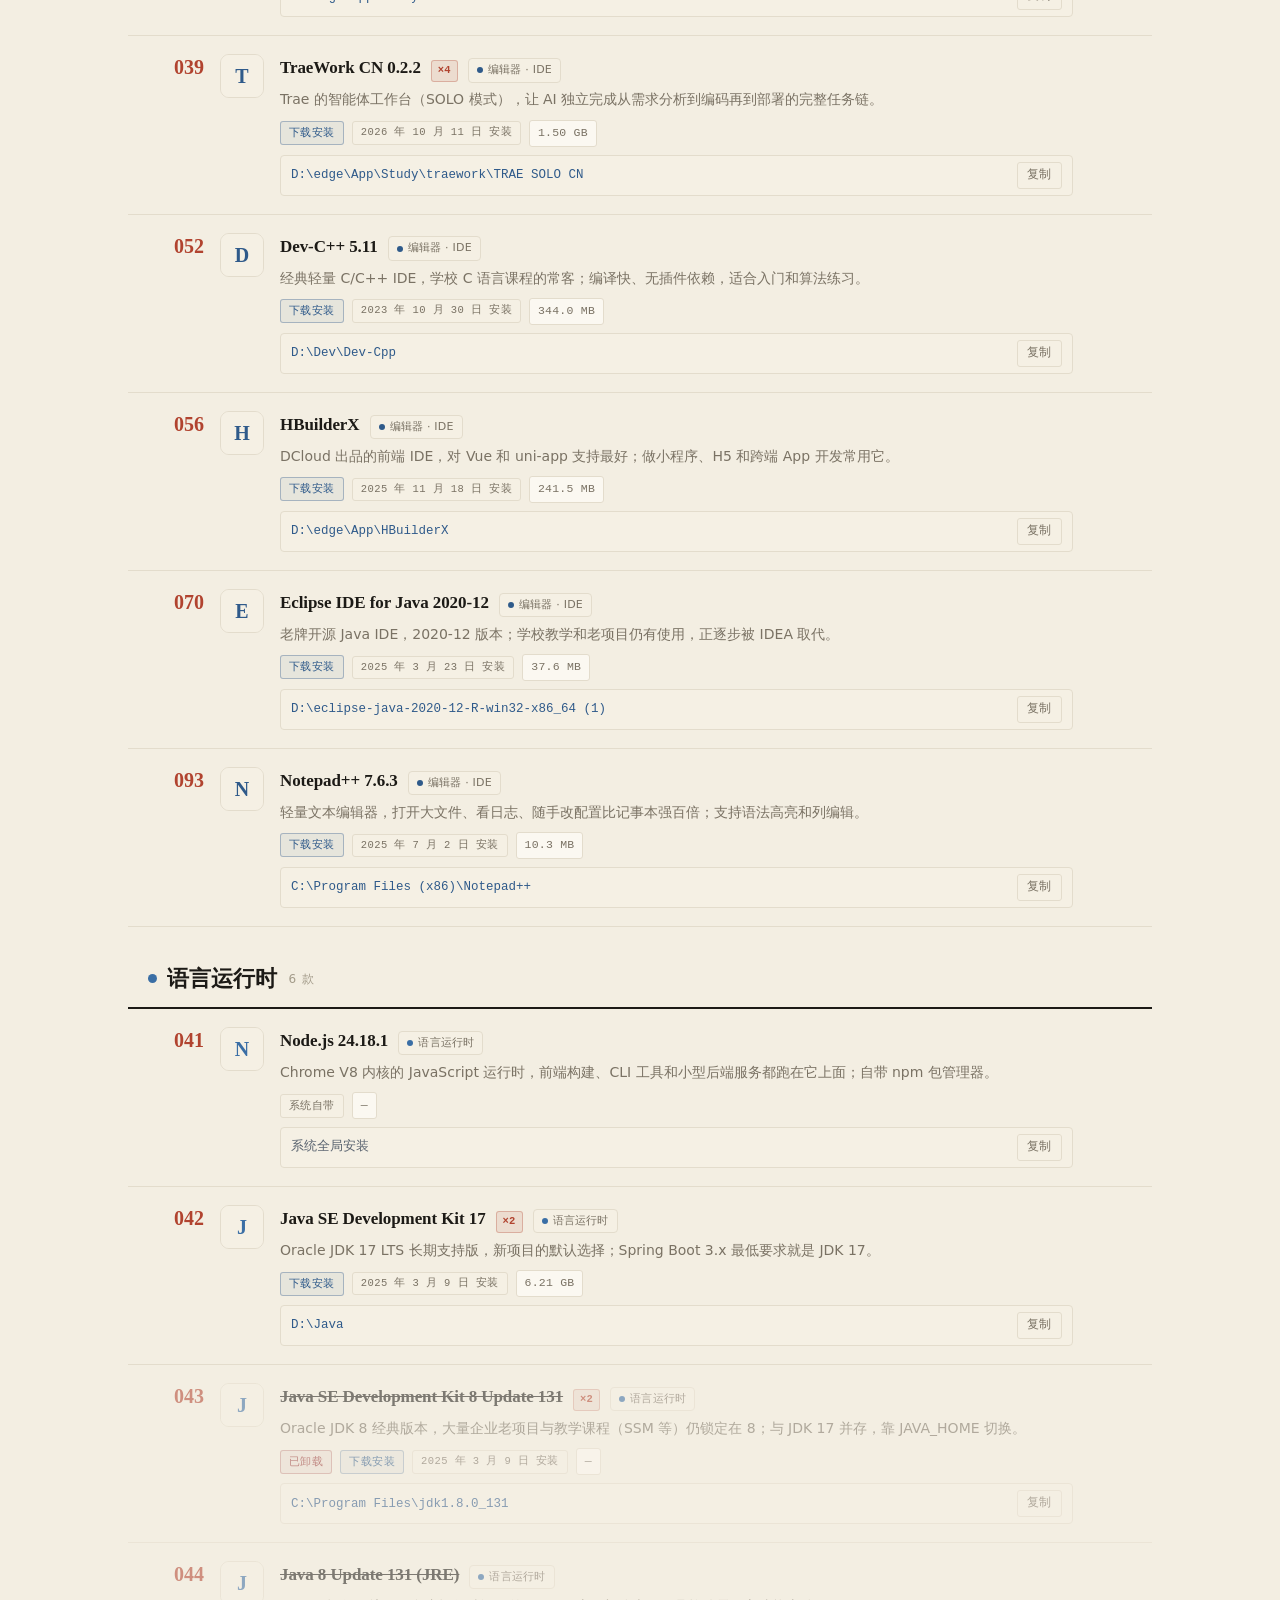
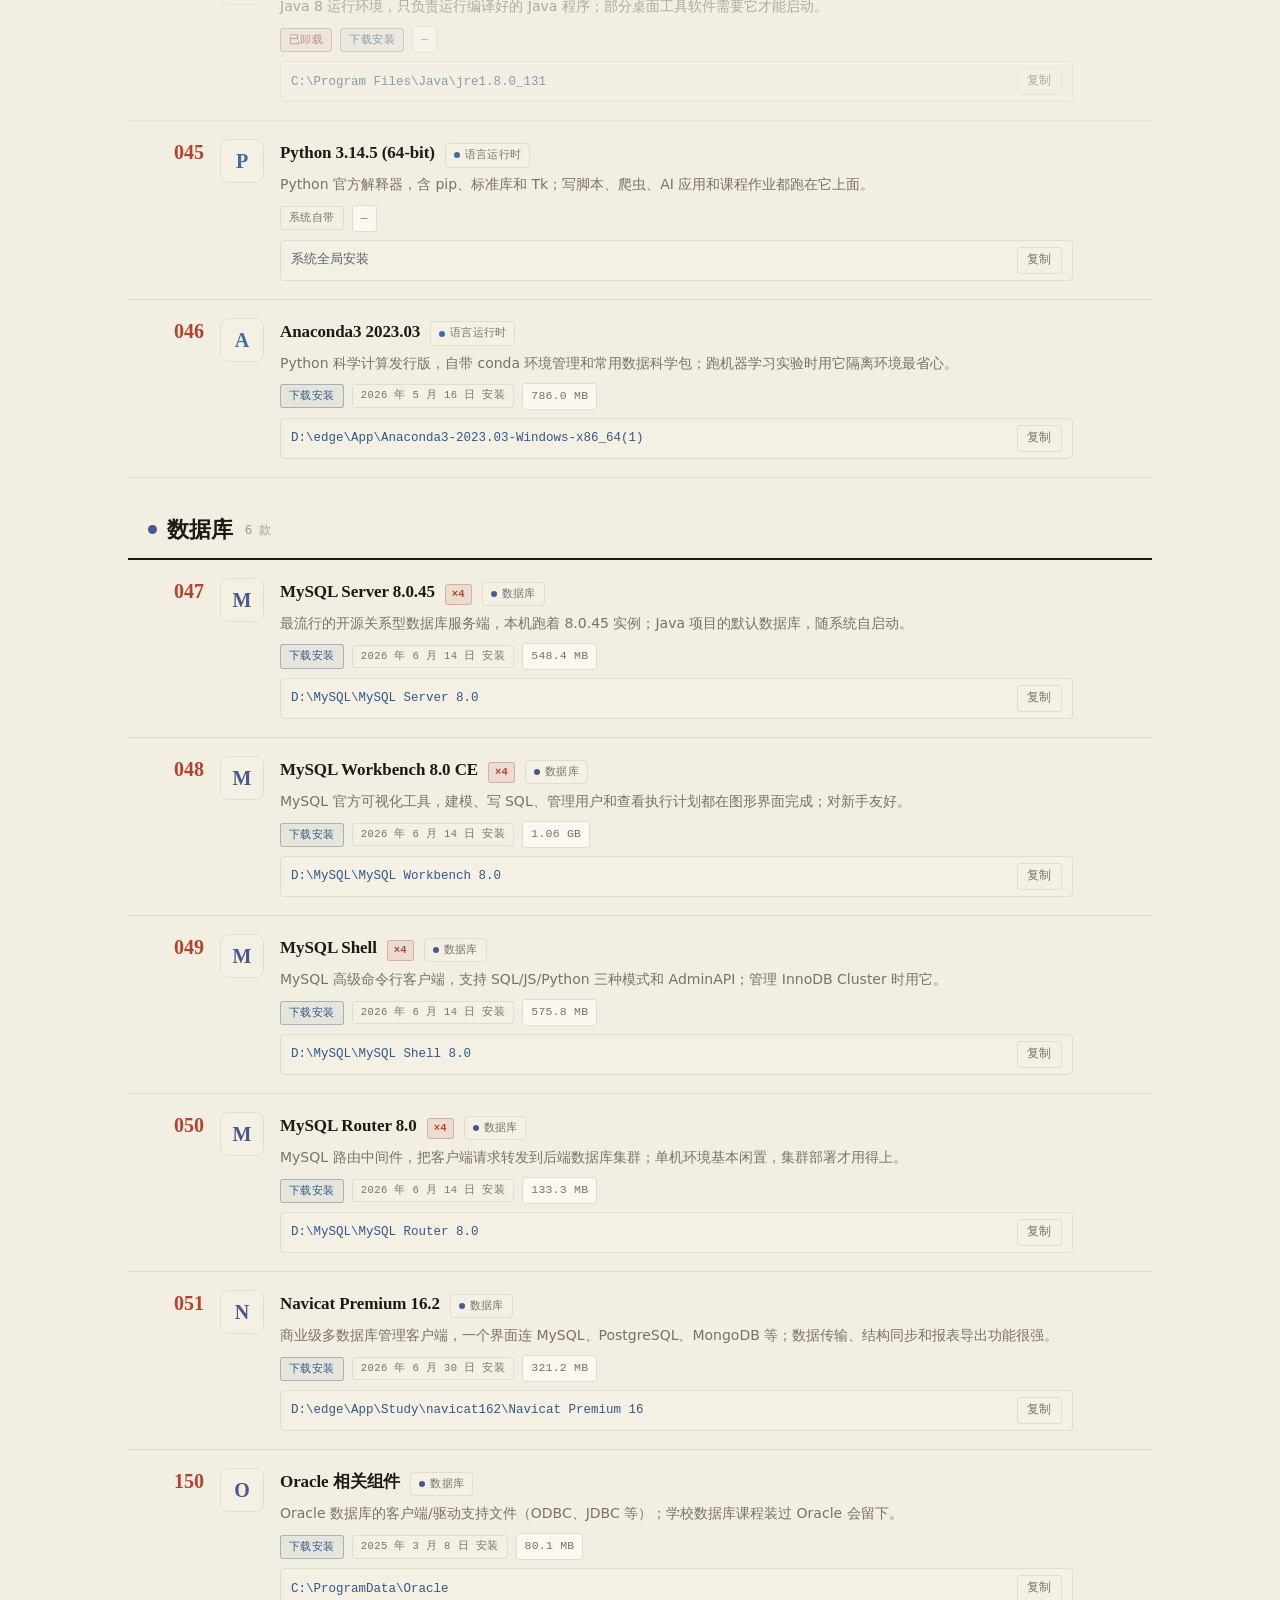
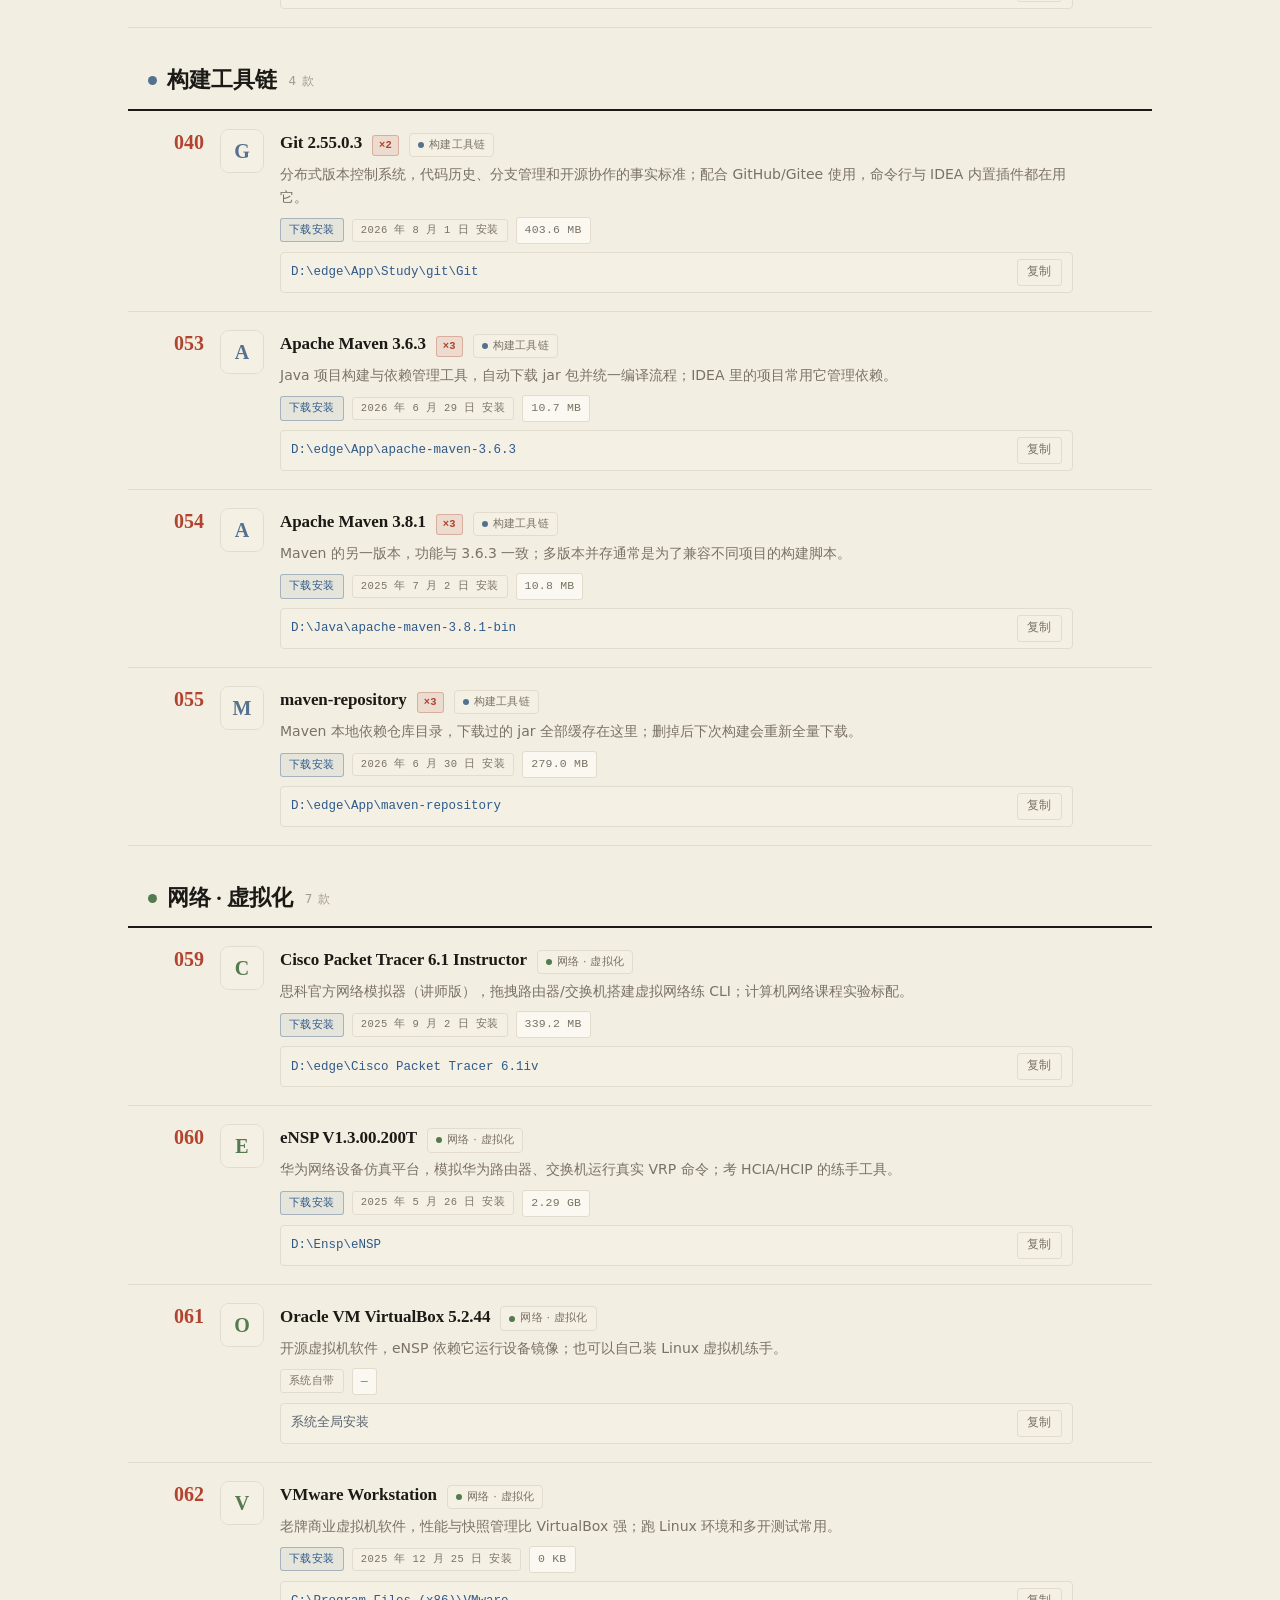
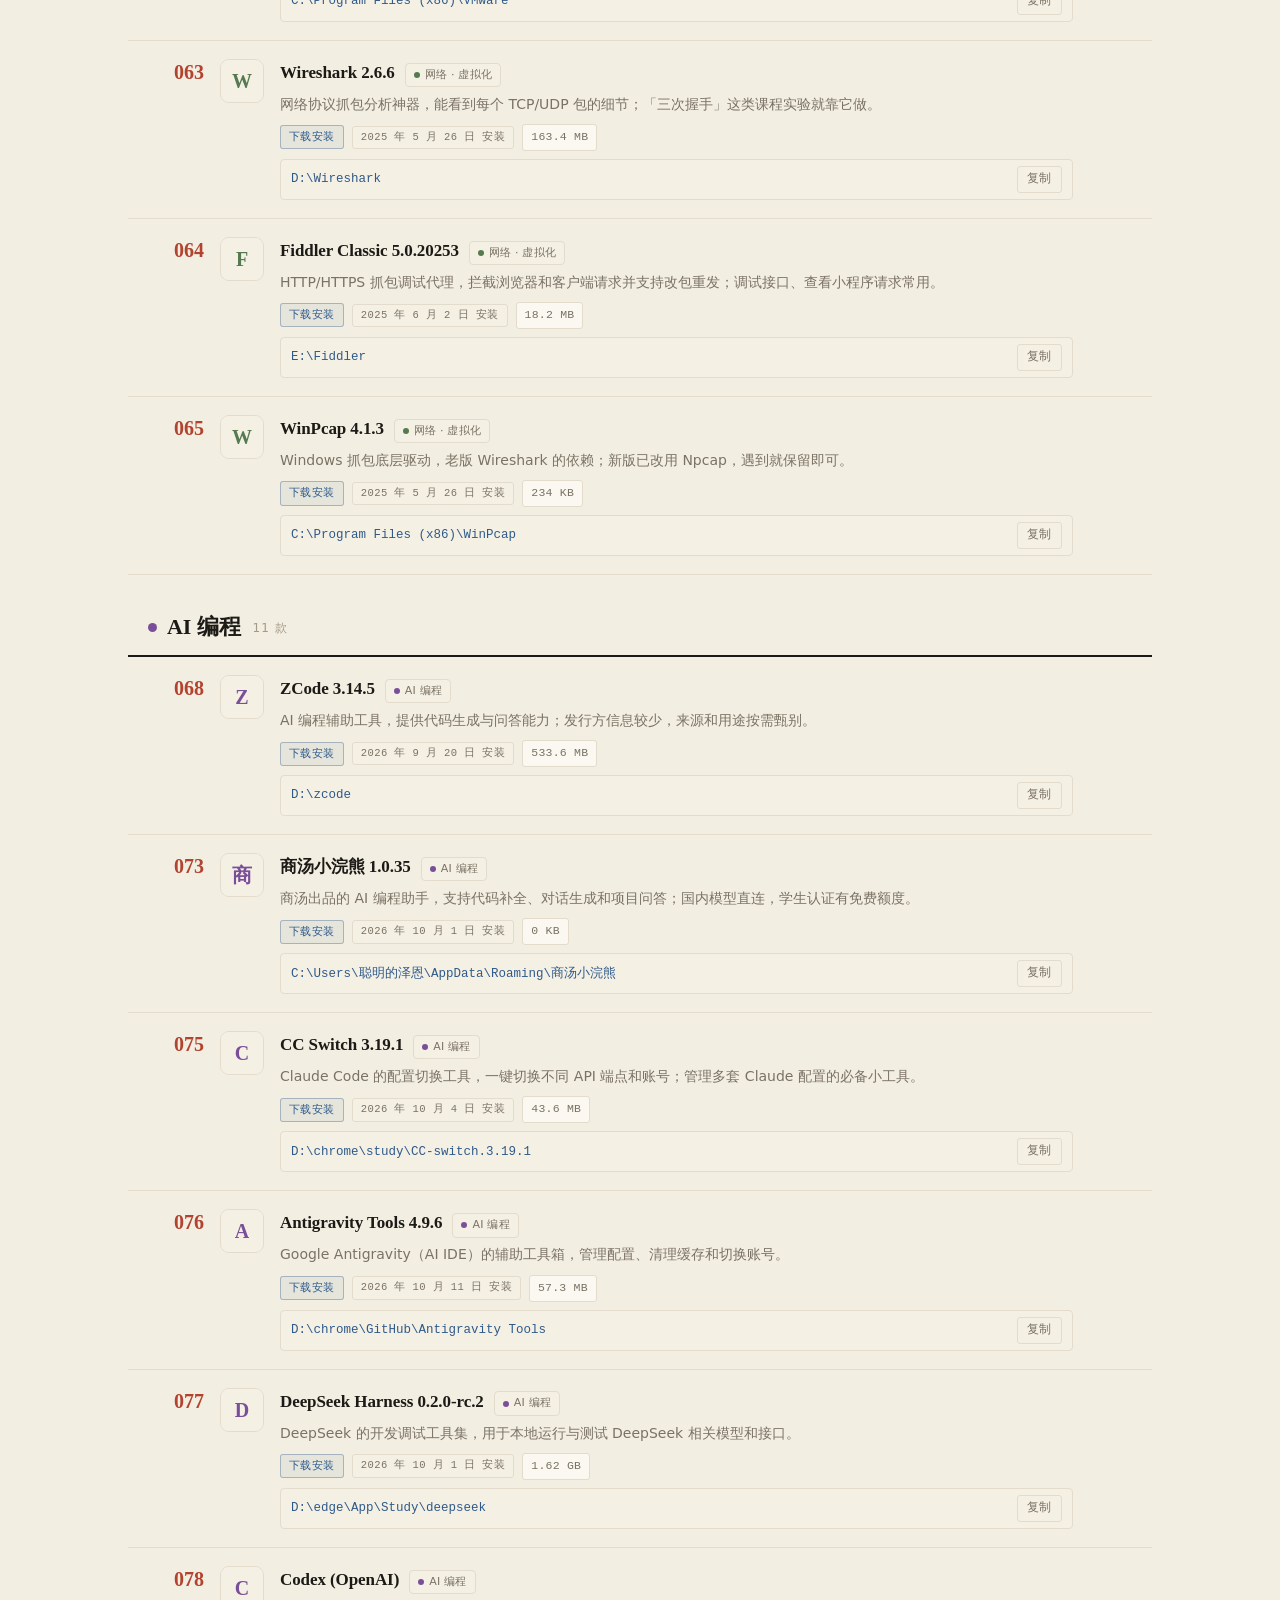
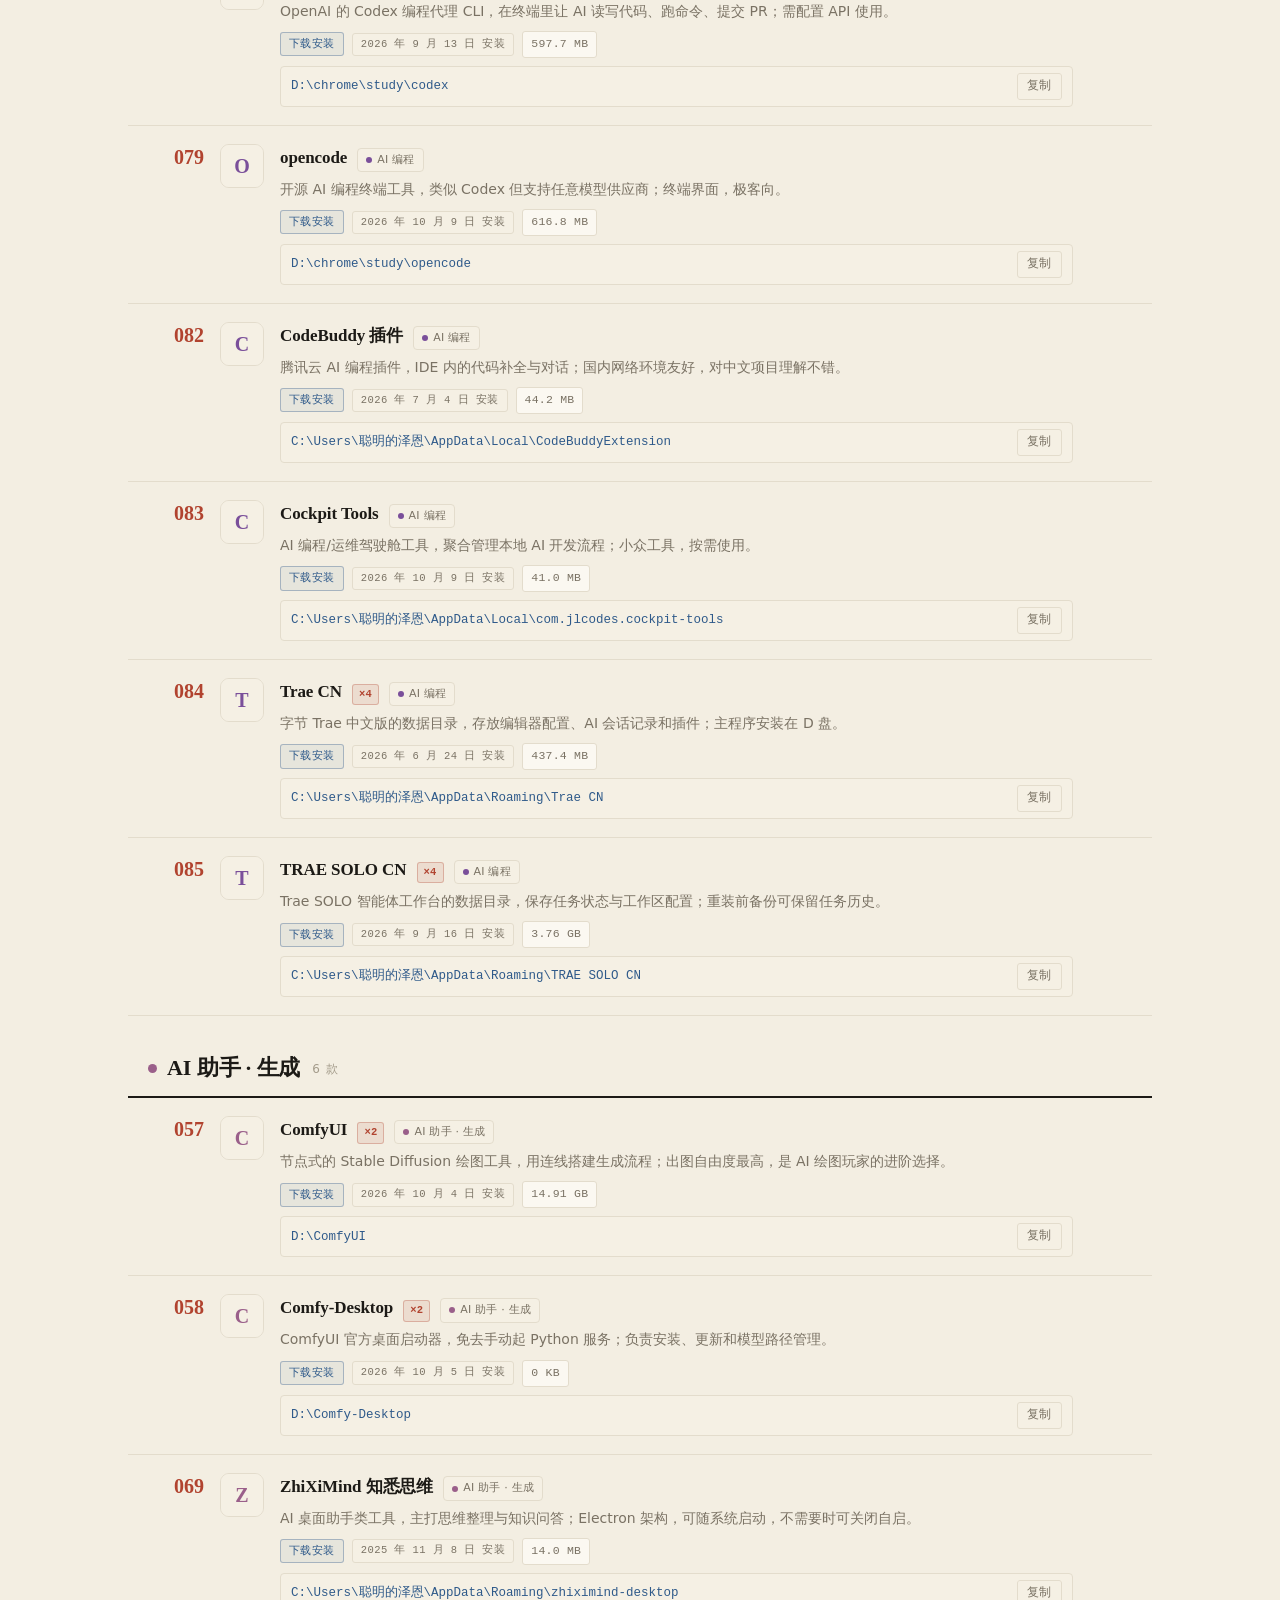
==== commit fe7b91f5: "feat: 细分类导航/详情页/编辑校验/时效扫描 + PyWebView 桌面 App - 7 大类拆 21 子类，分类点击进入独立页面；详情页含逐条路径/官网/来源/安装日期  - 编辑弹窗路径真" ====
--- a/index.html
+++ b/index.html
@@ -4,31 +4,33 @@
 <meta charset="utf-8">
 <meta name="viewport" content="width=device-width, initial-scale=1">
 <title>本机应用清单 · AppShelf</title>
-<meta name="description" content="把电脑里装的软件整理成一本目录：名称、作用、安装地址，可搜索可筛选。">
+<meta name="description" content="把电脑里装的软件整理成一本目录：名称、作用、安装地址、占用与来源，可搜索可筛选可编辑。">
 <link rel="stylesheet" href="assets/style.css">
 </head>
-<body>
+<body data-page="index">
   <header class="masthead">
     <div class="container">
       <p class="eyebrow">AppShelf &nbsp;·&nbsp; 本机应用清单</p>
       <h1>本机安装应用目录</h1>
-      <p class="lede">一本可以翻的软件目录——装了什么、装在哪、做什么用，一目了然。</p>
+      <p class="lede">一本可以翻的软件目录——装了什么、装在哪、做什么用、占多大，一目了然。</p>
       <dl class="stats">
         <div><dt id="stat-count">—</dt><dd>应用条目</dd></div>
-        <div><dt id="stat-cat">—</dt><dd>类别</dd></div>
-        <div><dt id="stat-reg">174</dt><dd>注册表程序项</dd></div>
-        <div><dt>4</dt><dd>涉及磁盘</dd></div>
+        <div><dt id="stat-cat">—</dt><dd>子类分区</dd></div>
+        <div><dt id="stat-dl">—</dt><dd>下载安装</dd></div>
+        <div><dt id="stat-size">—</dt><dd>合计占用</dd></div>
       </dl>
     </div>
   </header>
 
   <main class="container">
+    <nav class="crumb" id="crumb" hidden></nav>
     <div class="toolbar">
       <label class="search">
         <svg viewBox="0 0 24 24" width="16" height="16" fill="none" stroke="currentColor" stroke-width="1.8"><circle cx="11" cy="11" r="7"/><path d="m20 20-3.5-3.5"/></svg>
         <input id="q" type="search" placeholder="搜索应用名称、作用或路径…" autocomplete="off">
       </label>
-      <nav class="chips" id="chips" aria-label="类别筛选"></nav>
+      <nav class="chips" id="chips" aria-label="分类（点击进入独立页面）"></nav>
+      <nav class="chips chips-drive" id="drive-chips" aria-label="盘符筛选"></nav>
     </div>
 
     <p class="result" id="result"></p>
@@ -37,12 +39,13 @@
 
   <footer>
     <div class="container">
-      <p><strong>AppShelf</strong> · 纯静态、零依赖、离线可用。数据来自 <code>data/apps.json</code>，运行 <code>scripts/scan.ps1</code> 可重新扫描本机。</p>
+      <p><strong>AppShelf</strong> · 数据来自 <code>data/apps.json</code>。本地编辑：<code>python server.py</code> 后可在页面直接修改并写回；<code>scripts/scan.ps1</code> 可重新扫描本机。</p>
     </div>
   </footer>
 
   <div class="toast" id="toast" role="status" aria-live="polite"></div>
 
   <script src="assets/app.js"></script>
+  <script src="assets/index.js"></script>
 </body>
 </html>
--- a/assets/style.css
+++ b/assets/style.css
@@ -18,7 +18,7 @@
   --font-sans:"Inter",-apple-system,"PingFang SC","Microsoft YaHei",system-ui,sans-serif;
   --font-mono:"JetBrains Mono","SF Mono","Cascadia Code",Consolas,"Courier New",monospace;
 
-  /* 类别色（低饱和，仅用于小标签点） */
+  /* 大类色（低饱和，仅用于小标签点） */
   --c-sys:#3f6d5c;
   --c-dev:#2f5a8a;
   --c-ai:#7a4f9a;
@@ -26,6 +26,17 @@
   --c-net:#2a7a82;
   --c-game:#9a3b3b;
   --c-lib:#6b6356;
+  --c-tool:#5c6b4f;
+  /* 子类色 */
+  --c-sys-asus:#1f7a68; --c-sys-hw:#3f6d5c; --c-sys-os:#5c6d78;
+  --c-dev-ide:#2f5a8a; --c-dev-lang:#3a6ea5; --c-dev-db:#46598c;
+  --c-dev-tool:#54718f; --c-dev-net:#557a4f;
+  --c-ai-code:#7a4f9a; --c-ai-tool:#9a5f8a;
+  --c-off-doc:#a86b2a; --c-off-media:#b0563a;
+  --c-net-web:#2a7a82; --c-net-im:#3f8a6b; --c-net-tool:#4f7a8a;
+  --c-game-plat:#9a3b3b; --c-game-app:#b1432f; --c-game-tool:#8a5a3b;
+  --c-lib-rt:#6b6356; --c-lib-ac:#7a4f4f;
+  --c-tool-sys:#5c6b4f;
 }
 
 *{box-sizing:border-box;margin:0;padding:0}
@@ -182,8 +193,8 @@
 .catalog{margin-top:4px}
 .entry{
   display:grid;
-  grid-template-columns:56px 1fr auto;
-  gap:18px;
+  grid-template-columns:56px 44px 1fr auto;
+  gap:16px;
   padding:18px 16px 18px 20px;
   border-bottom:1px solid var(--line);
   position:relative;
@@ -213,6 +224,33 @@
   user-select:none;
 }
 
+.logo{
+  width:44px;
+  height:44px;
+  border:1px solid var(--line);
+  border-radius:9px;
+  background:var(--paper);
+  display:flex;
+  align-items:center;
+  justify-content:center;
+  overflow:hidden;
+  flex:none;
+}
+.logo-img{width:27px;height:27px;object-fit:contain;display:block}
+.logo-letter{
+  width:100%;
+  height:100%;
+  display:flex;
+  align-items:center;
+  justify-content:center;
+  font-family:var(--font-serif);
+  font-weight:700;
+  font-size:20px;
+  line-height:1;
+  color:var(--c,var(--muted));
+  background:var(--paper-2);
+}
+
 .body{min-width:0}
 .name{
   font-family:var(--font-serif);
@@ -280,6 +318,51 @@
 }
 .copy:hover{color:var(--accent);border-color:var(--accent)}
 .copy.done{color:#fff;background:var(--c-sys);border-color:var(--c-sys)}
+
+/* ---------------- 分类分区 ---------------- */
+.cat-sec{scroll-margin-top:16px}
+.sec-head{
+  display:flex;
+  align-items:baseline;
+  gap:12px;
+  padding:34px 16px 10px 20px;
+  border-bottom:2px solid var(--ink);
+}
+.sec-head h2{
+  font-family:var(--font-serif);
+  font-size:22px;
+  font-weight:700;
+  color:var(--ink);
+  display:inline-flex;
+  align-items:center;
+  gap:10px;
+  letter-spacing:-.005em;
+}
+.sec-head h2 i{width:9px;height:9px;border-radius:50%;background:var(--c,var(--muted))}
+.sec-count{
+  font-size:12px;
+  color:var(--faint);
+  letter-spacing:.1em;
+  font-variant-numeric:tabular-nums;
+}
+
+/* ---------------- 磁盘占用徽标 ---------------- */
+.size{
+  flex:none;
+  font-family:var(--font-mono);
+  font-size:11.5px;
+  color:var(--muted);
+  border:1px solid var(--line);
+  background:var(--paper);
+  border-radius:3px;
+  padding:3px 8px;
+  letter-spacing:.02em;
+  font-variant-numeric:tabular-nums;
+}
+
+/* ---------------- 盘符筛选行 ---------------- */
+.chips-drive{margin-top:10px}
+.chips-drive .chip i{border-radius:2px}
 
 mark{
   background:rgba(177,67,47,.16);
@@ -337,14 +420,275 @@
   color:var(--ink);
 }
 
+/* ---------------- 名称链接 / 元信息 / 编辑 ---------------- */
+.name-link{
+  color:inherit;
+  text-decoration:none;
+  border-bottom:1px solid transparent;
+  transition:border-color .15s;
+}
+.name-link:hover{border-bottom-color:var(--accent)}
+.entry{cursor:pointer}
+.meta{
+  margin-top:8px;
+  display:flex;
+  align-items:center;
+  gap:8px;
+  flex-wrap:wrap;
+}
+.src{
+  font-size:11px;
+  letter-spacing:.04em;
+  border-radius:3px;
+  padding:2px 8px;
+  border:1px solid var(--line);
+  background:var(--paper-2);
+  color:var(--muted);
+}
+.src.dl{color:#2f5a8a;border-color:rgba(47,90,138,.35);background:rgba(47,90,138,.06)}
+.src.date{font-family:var(--font-mono);font-size:10.5px}
+
+/* 状态徽标 */
+.st{
+  font-size:11px;letter-spacing:.04em;border-radius:3px;padding:2px 8px;
+  border:1px solid;font-weight:500;
+}
+.st.new{color:#2a7a5c;border-color:rgba(42,122,92,.4);background:rgba(42,122,92,.08)}
+.st.removed{color:#9a3b3b;border-color:rgba(154,59,59,.4);background:rgba(154,59,59,.08)}
+.entry.is-removed{opacity:.55}
+.entry.is-removed .name-link{text-decoration:line-through}
+
+/* 同族分组徽标 */
+.grp{
+  font-family:var(--font-mono);font-size:10.5px;font-weight:600;
+  color:var(--accent);background:var(--accent-soft);
+  border:1px solid rgba(177,67,47,.3);border-radius:3px;
+  padding:1px 6px;letter-spacing:.02em;flex:none;
+}
+
+/* 可点击的路径段 */
+.p-segs{flex:1;min-width:0;overflow:hidden;text-overflow:ellipsis;white-space:nowrap}
+.p-seg{color:#5a6470}
+.p-seg.link{
+  color:#2f5a8a;cursor:pointer;border-bottom:1px dashed transparent;
+  transition:border-color .15s,color .15s;
+}
+.p-seg.link:hover{color:var(--accent);border-bottom-color:var(--accent)}
+.p-dot{color:var(--faint);margin:0 4px}
+.entry .edit{
+  align-self:start;
+  font:inherit;
+  font-size:11.5px;
+  color:var(--faint);
+  background:transparent;
+  border:1px solid var(--line);
+  border-radius:3px;
+  padding:4px 10px;
+  cursor:pointer;
+  letter-spacing:.06em;
+  opacity:0;
+  transition:all .18s;
+}
+.entry:hover .edit{opacity:1}
+.entry .edit:hover{color:var(--accent);border-color:var(--accent)}
+
+/* ---------------- 面包屑 / 窄页眉 ---------------- */
+.crumb{
+  font-size:13px;
+  color:var(--muted);
+  margin-bottom:14px;
+}
+.crumb a{color:var(--muted);text-decoration:none}
+.crumb a:hover{color:var(--accent)}
+.crumb b{color:var(--ink);font-weight:600}
+.masthead.slim{padding:40px 0 28px}
+.cat-title{
+  font-family:var(--font-serif);
+  font-size:clamp(26px,4vw,38px);
+  font-weight:700;
+  display:inline-flex;
+  align-items:center;
+  gap:12px;
+}
+.cat-title i{width:11px;height:11px;border-radius:50%;background:var(--c,var(--muted))}
+
+/* ---------------- 按钮 ---------------- */
+.btn{
+  font:inherit;
+  font-size:13px;
+  color:var(--paper);
+  background:var(--ink);
+  border:1px solid var(--ink);
+  border-radius:4px;
+  padding:7px 16px;
+  cursor:pointer;
+  transition:all .15s;
+  letter-spacing:.03em;
+}
+.btn:hover{background:var(--accent);border-color:var(--accent)}
+.btn.ghost{color:var(--muted);background:transparent;border-color:var(--line-2)}
+.btn.ghost:hover{color:var(--ink);border-color:var(--ink)}
+.btn.mini{
+  font-size:11.5px;
+  padding:3px 10px;
+  background:transparent;
+  color:var(--muted);
+  border-color:var(--line);
+  flex:none;
+}
+.btn.mini:hover{color:var(--accent);border-color:var(--accent);background:transparent}
+.btn.mini:disabled{opacity:.4;cursor:not-allowed}
+.btn.mini:disabled:hover{color:var(--muted);border-color:var(--line)}
+
+/* ---------------- 详情页 ---------------- */
+.detail{padding-top:8px}
+.d-head{
+  display:flex;
+  gap:20px;
+  align-items:flex-start;
+  padding:26px 0 22px;
+  border-bottom:2px solid var(--ink);
+}
+.logo.big{width:64px;height:64px;border-radius:12px}
+.logo.big .logo-img{width:40px;height:40px}
+.logo.big .logo-letter{font-size:28px}
+.d-title{flex:1;min-width:0}
+.d-title h1{
+  font-family:var(--font-serif);
+  font-size:clamp(24px,3.5vw,34px);
+  font-weight:700;
+  letter-spacing:-.01em;
+  line-height:1.2;
+}
+.d-tags{margin-top:12px;display:flex;align-items:center;gap:10px;flex-wrap:wrap}
+.d-tags .tag{font-size:12px}
+.site-link{
+  font-family:var(--font-mono);
+  font-size:12.5px;
+  color:#2f5a8a;
+  text-decoration:none;
+}
+.site-link:hover{text-decoration:underline}
+.d-sec{padding:22px 0 6px}
+.d-sec h2{
+  font-family:var(--font-serif);
+  font-size:15px;
+  font-weight:700;
+  letter-spacing:.08em;
+  color:var(--muted);
+  margin-bottom:10px;
+}
+.d-desc{font-size:15.5px;line-height:1.85;color:var(--ink);max-width:640px}
+.d-note{font-size:12.5px;color:var(--faint);margin-bottom:12px}
+.paths{display:flex;flex-direction:column;gap:8px}
+.prow{
+  display:flex;
+  align-items:center;
+  gap:10px;
+  font-family:var(--font-mono);
+  font-size:12.5px;
+  color:#5a6470;
+  background:var(--paper-2);
+  border:1px solid var(--line);
+  border-radius:4px;
+  padding:8px 12px;
+}
+.prow.text{color:var(--faint);background:transparent;border-style:dashed}
+.prow code{
+  flex:1;min-width:0;
+  white-space:nowrap;
+  overflow:hidden;
+  text-overflow:ellipsis;
+}
+
+/* ---------------- 编辑弹窗 ---------------- */
+.modal-ov{
+  position:fixed;inset:0;
+  background:rgba(28,26,22,.45);
+  display:flex;
+  align-items:flex-start;
+  justify-content:center;
+  padding:6vh 16px 16px;
+  z-index:100;
+  overflow:auto;
+}
+.modal{
+  background:var(--paper);
+  border:1px solid var(--line-2);
+  border-radius:8px;
+  width:min(640px,100%);
+  box-shadow:0 24px 60px rgba(0,0,0,.25);
+}
+.modal-head{
+  display:flex;align-items:center;justify-content:space-between;
+  padding:16px 22px;
+  border-bottom:1px solid var(--line);
+}
+.modal-head h3{
+  font-family:var(--font-serif);
+  font-size:18px;font-weight:700;
+}
+.modal-x{
+  font:inherit;border:none;background:none;
+  font-size:15px;color:var(--faint);cursor:pointer;
+}
+.modal-x:hover{color:var(--accent)}
+.modal-body{padding:18px 22px;display:flex;flex-direction:column;gap:14px}
+.fld{display:flex;flex-direction:column;gap:6px;flex:1;min-width:0}
+.fld>span{font-size:12px;color:var(--muted);letter-spacing:.05em}
+.fld input,.fld select,.fld textarea{
+  font:inherit;font-size:14px;
+  color:var(--ink);
+  background:var(--paper-2);
+  border:1px solid var(--line);
+  border-radius:4px;
+  padding:8px 10px;
+  outline:none;
+  transition:border-color .15s;
+  width:100%;
+}
+.fld input:focus,.fld select:focus,.fld textarea:focus{border-color:var(--accent)}
+.fld textarea{resize:vertical;font-family:var(--font-mono);font-size:12.5px;line-height:1.7}
+#ed-desc{font-family:var(--font-sans);font-size:14px}
+.fld-row{display:flex;gap:14px}
+.size-in{display:flex;gap:8px}
+.size-in input{flex:1}
+.ed-err{
+  font-size:13px;line-height:1.6;
+  color:#9a3b3b;
+  background:rgba(154,59,59,.07);
+  border:1px solid rgba(154,59,59,.3);
+  border-radius:4px;
+  padding:10px 12px;
+  white-space:pre-wrap;
+  word-break:break-all;
+}
+.modal-foot{
+  display:flex;align-items:center;gap:10px;
+  padding:14px 22px 18px;
+  border-top:1px solid var(--line);
+}
+.ed-hint{flex:1;font-size:12px;color:var(--faint)}
+
 /* ---------------- 响应式 ---------------- */
 @media(max-width:760px){
   .container{padding:0 18px}
   .masthead{padding:44px 0 28px}
   .stats{grid-template-columns:repeat(2,1fr);gap:18px 24px}
-  .entry{grid-template-columns:40px 1fr;gap:12px;padding:16px 10px}
+  .entry{grid-template-columns:40px 36px 1fr auto;gap:12px;padding:16px 10px}
+  .entry .edit{opacity:1;padding:3px 8px}
+  .d-head{flex-direction:column;gap:14px}
+  .fld-row{flex-direction:column;gap:14px}
+  .modal-ov{padding:4vh 10px 10px}
+  .logo{width:36px;height:36px;border-radius:7px}
+  .logo-img{width:22px;height:22px}
+  .logo-letter{font-size:16px}
   .entry::before{display:none}
   .num{font-size:17px;text-align:left}
   .name{font-size:16px}
   .toolbar{flex-direction:column;align-items:stretch}
-}
+  .search{flex:1 1 100%}
+  .sec-head{padding:24px 10px 8px}
+  .sec-head h2{font-size:19px}
+  .size{padding:2px 6px;font-size:10.5px}
+}
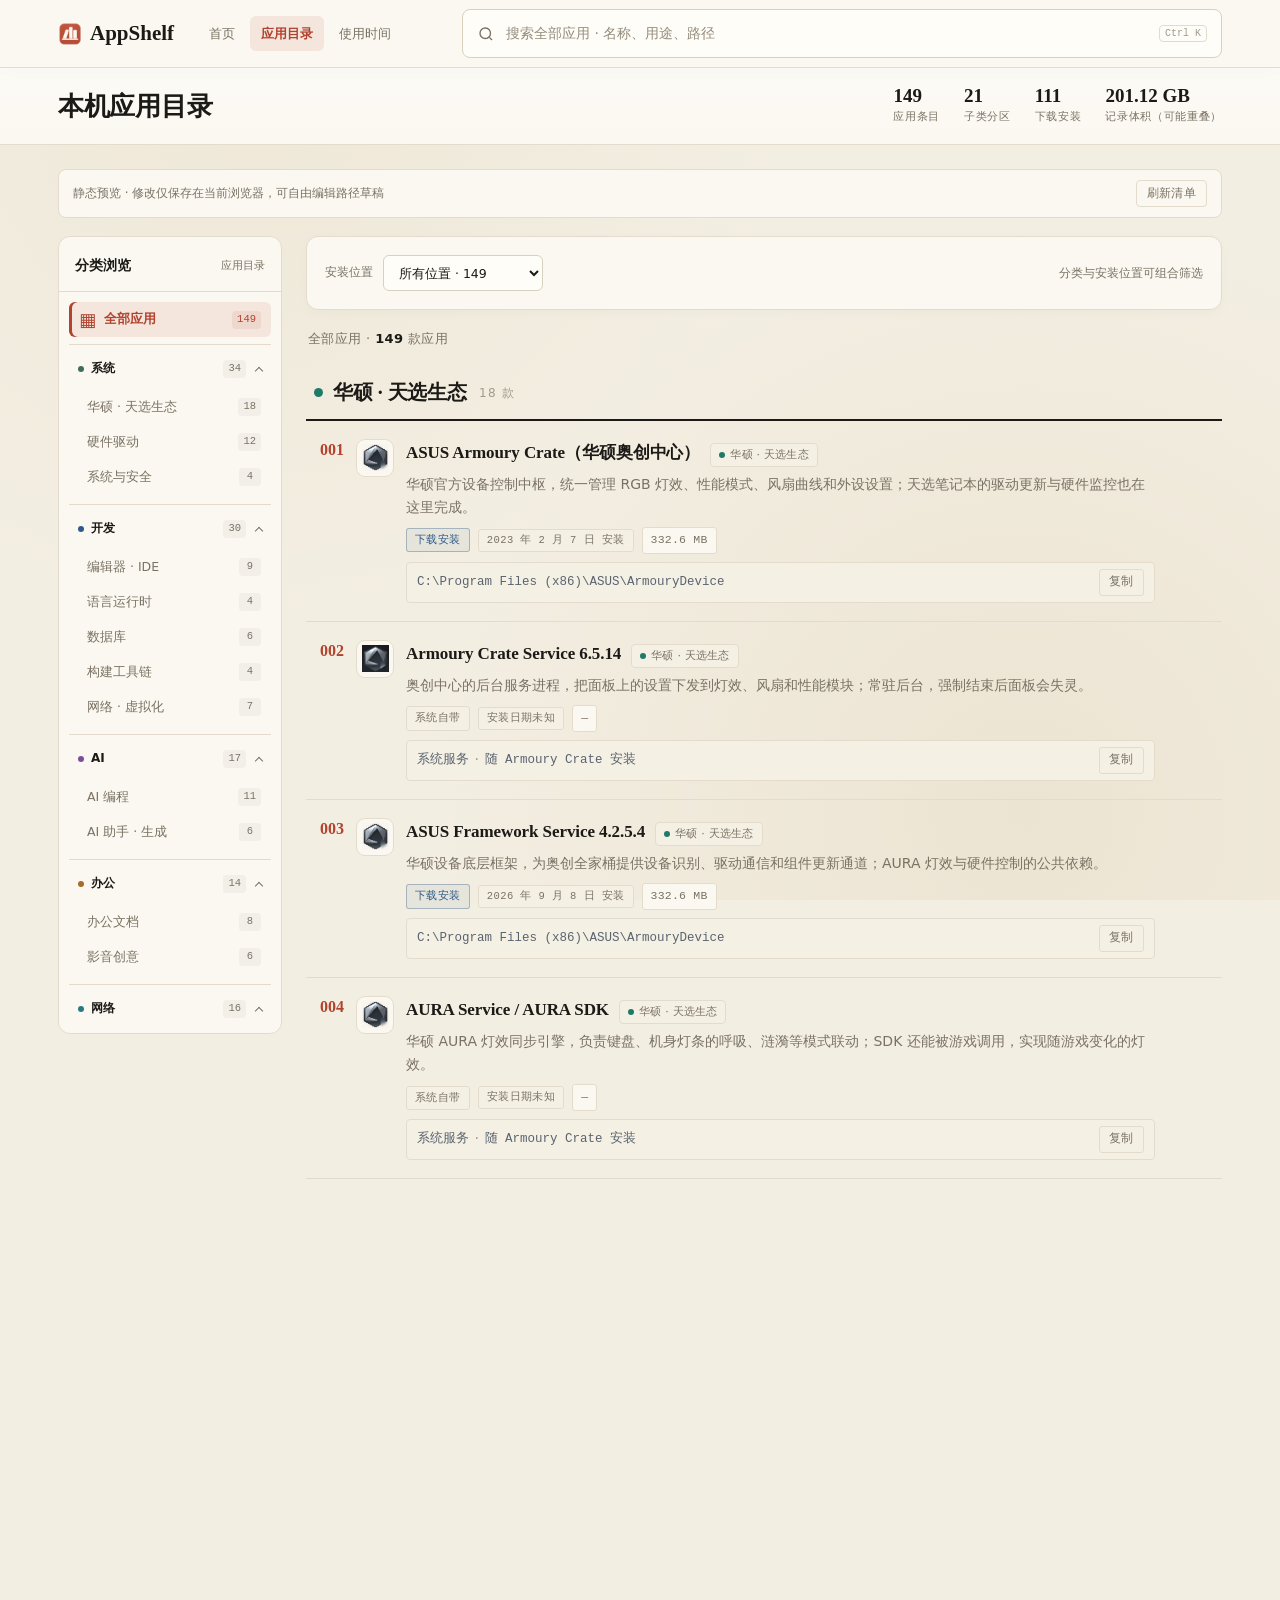
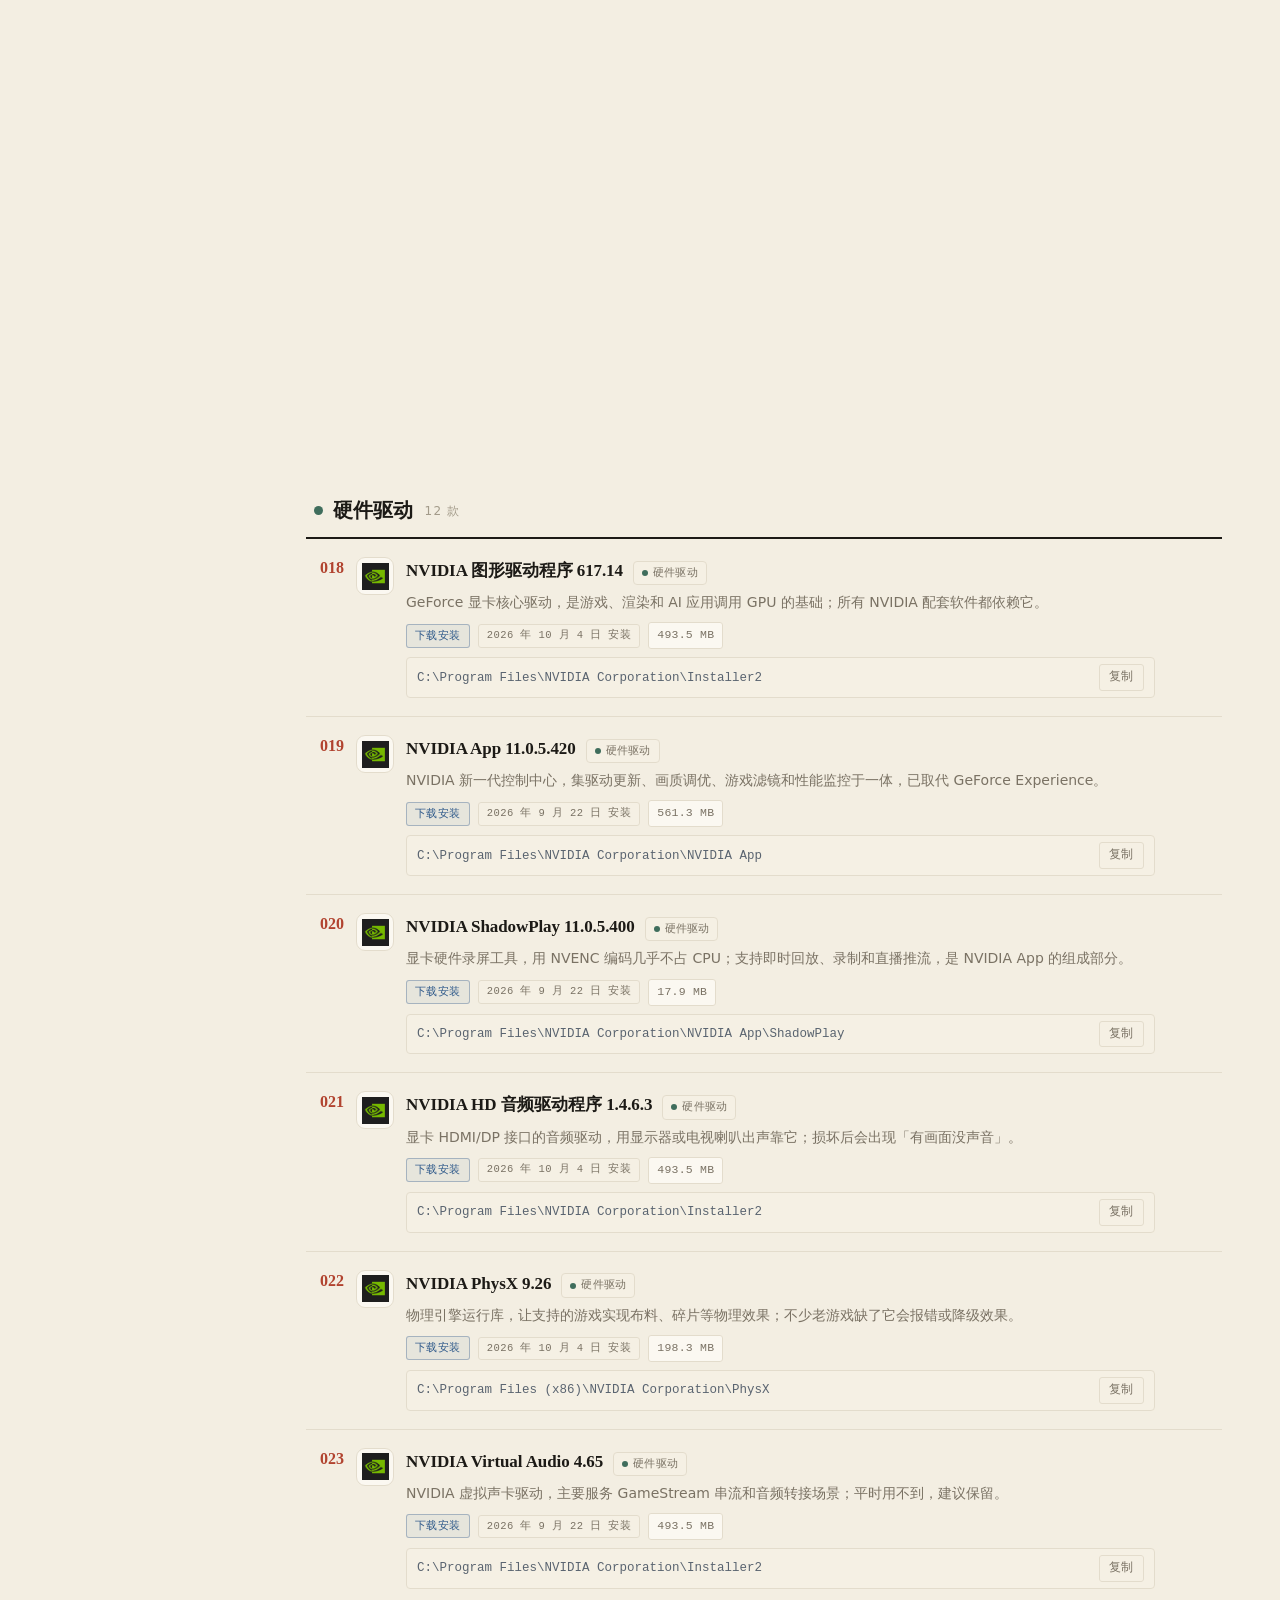
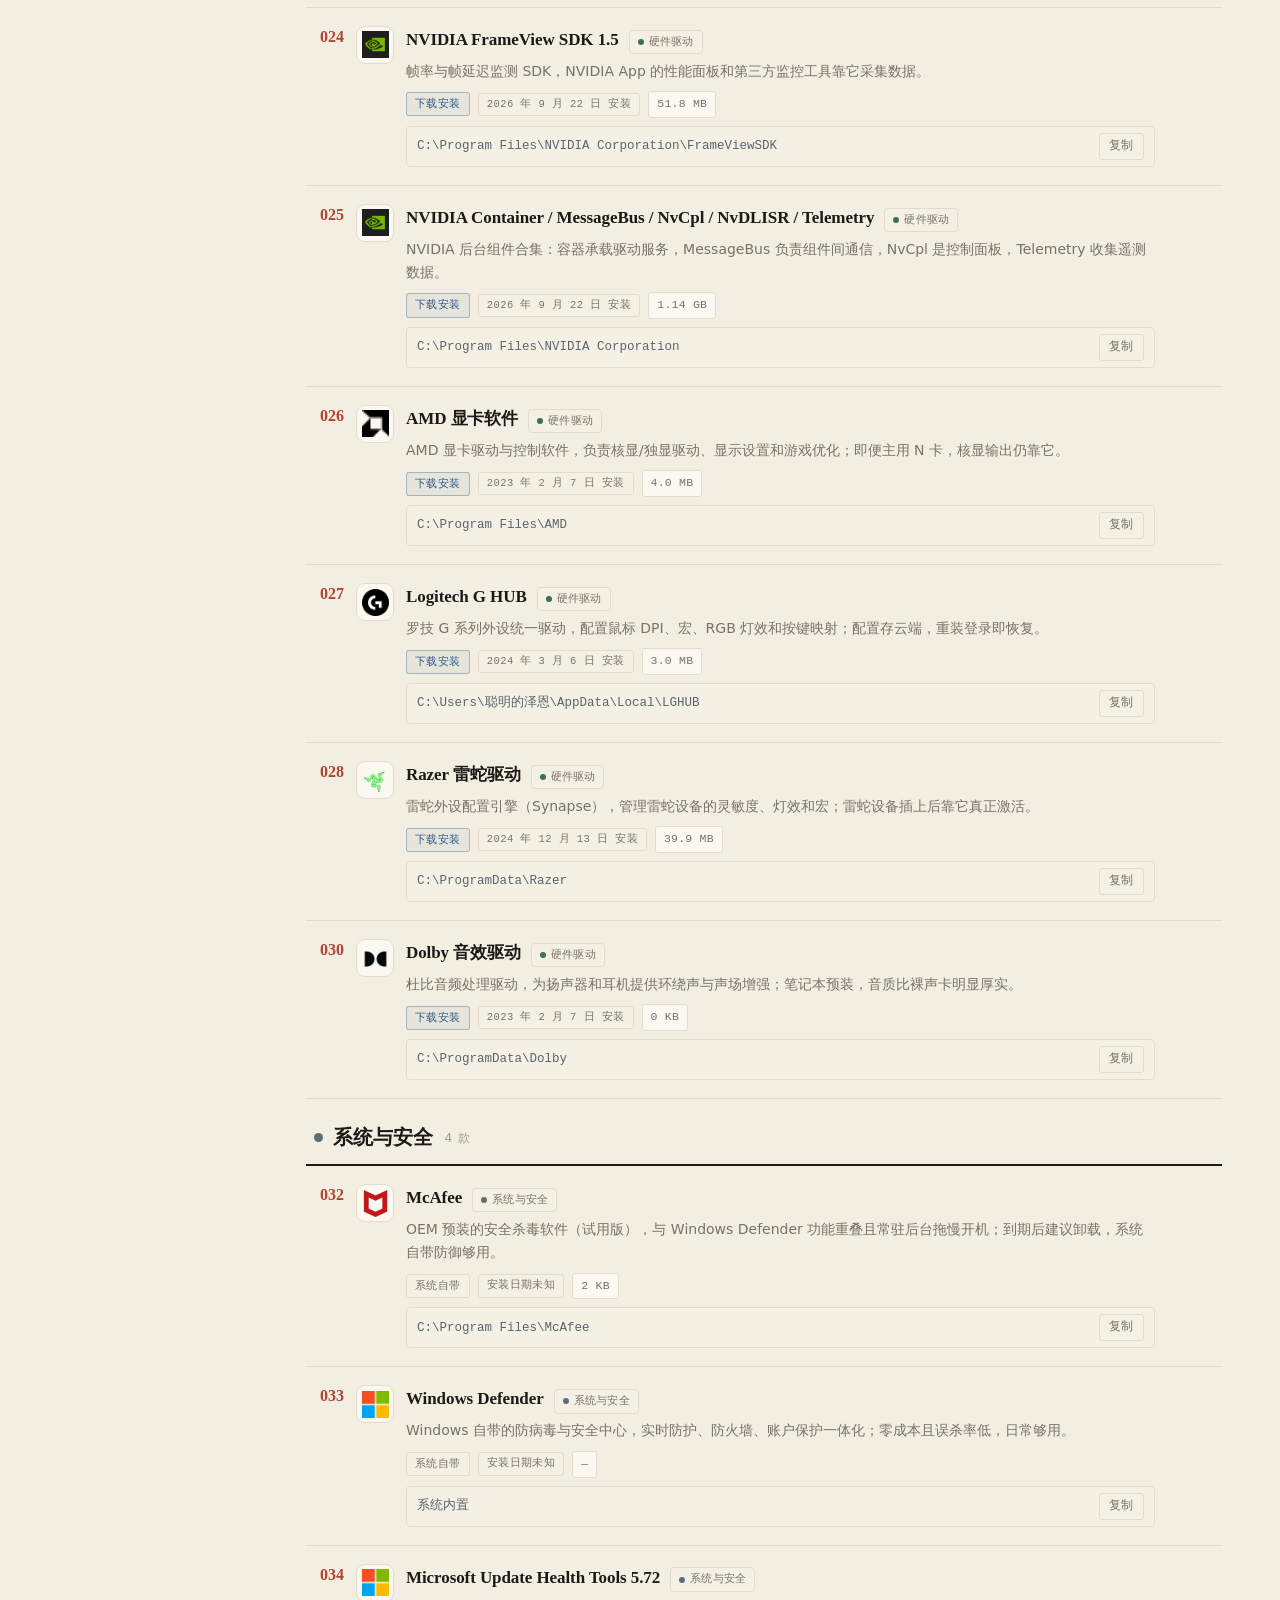
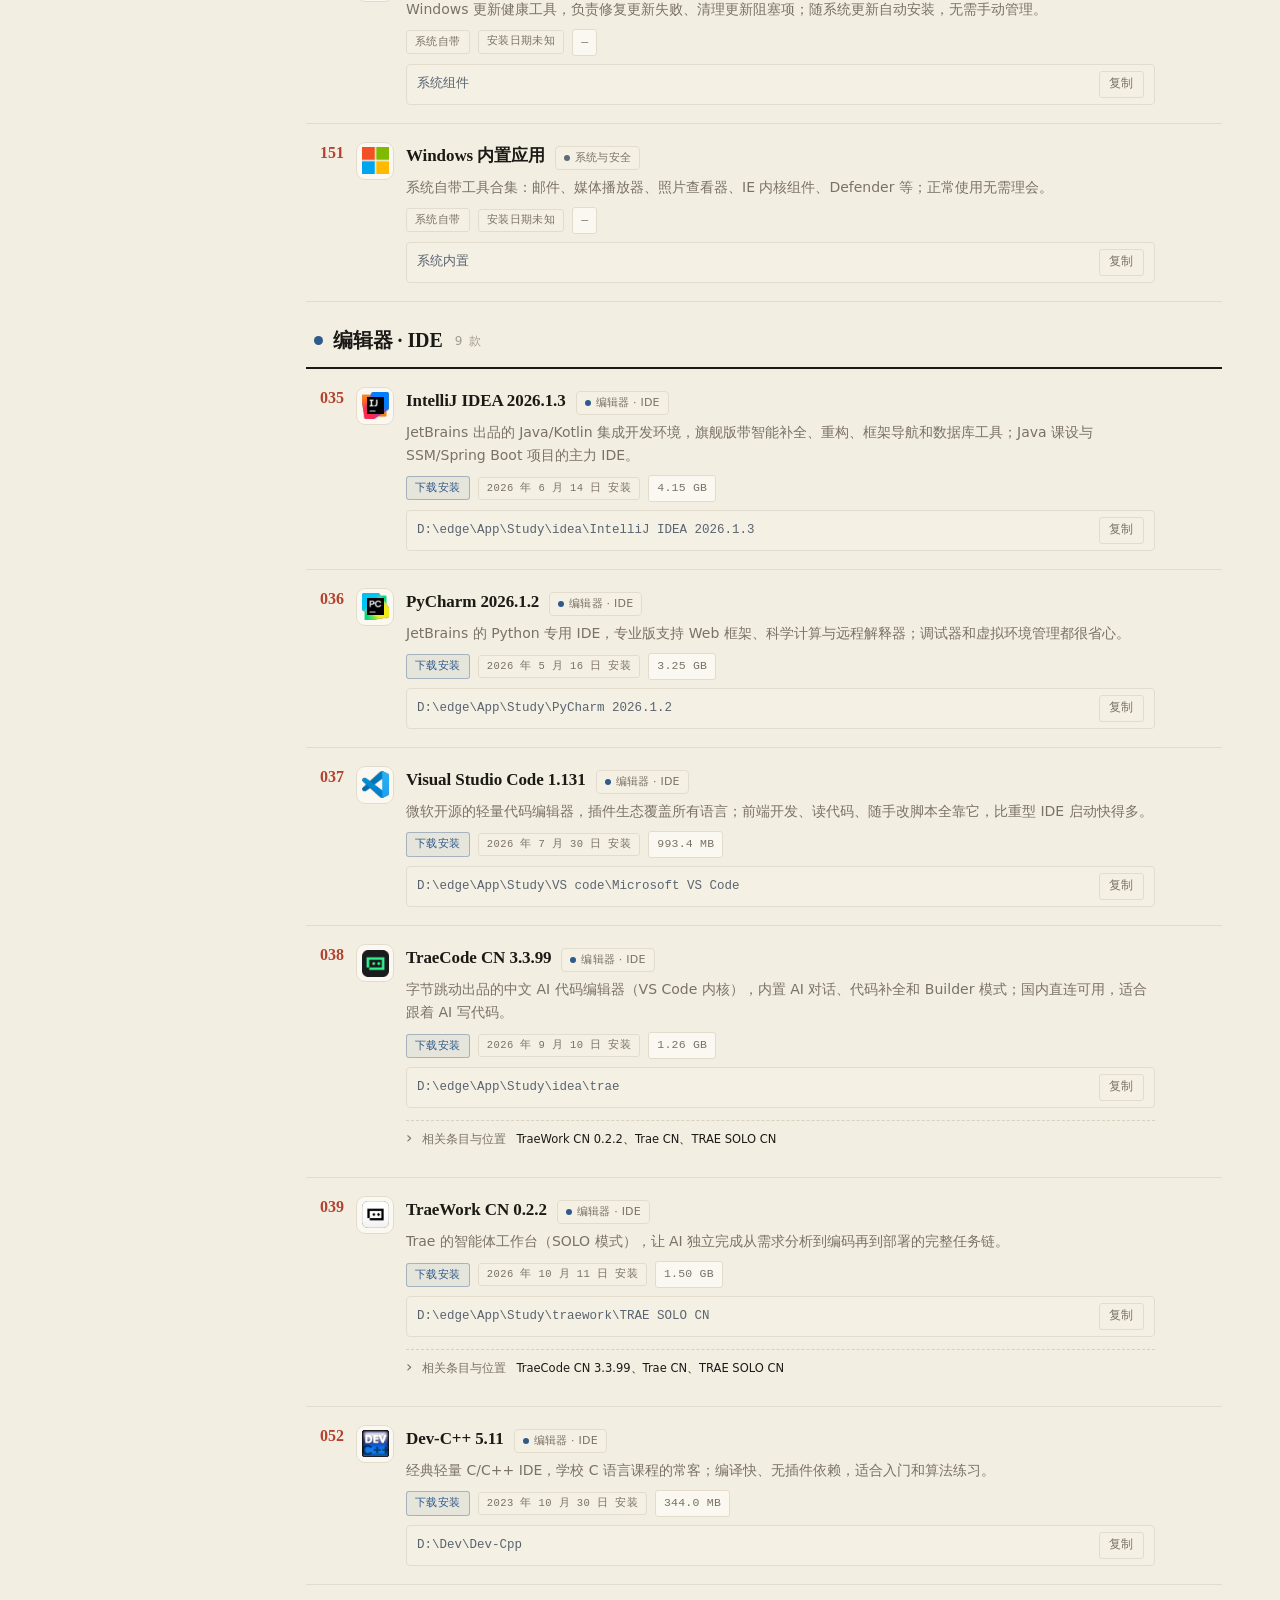
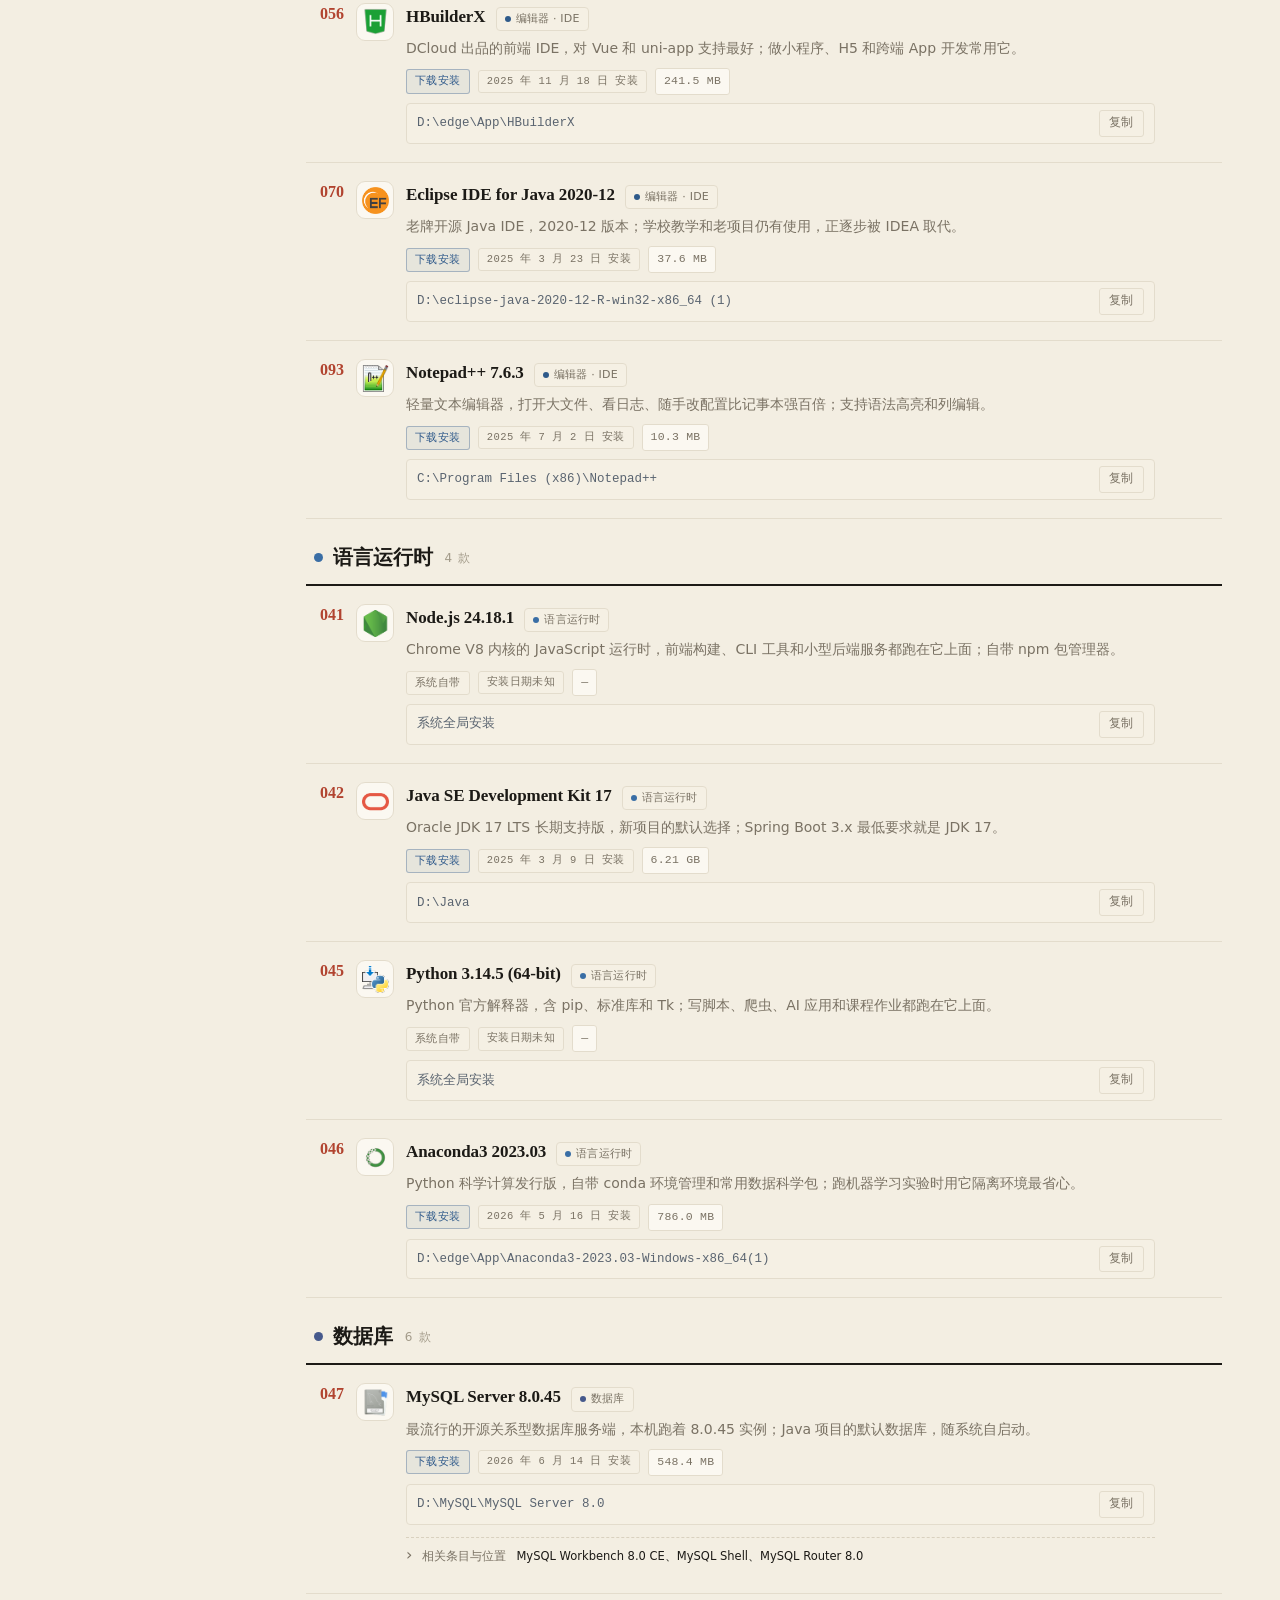
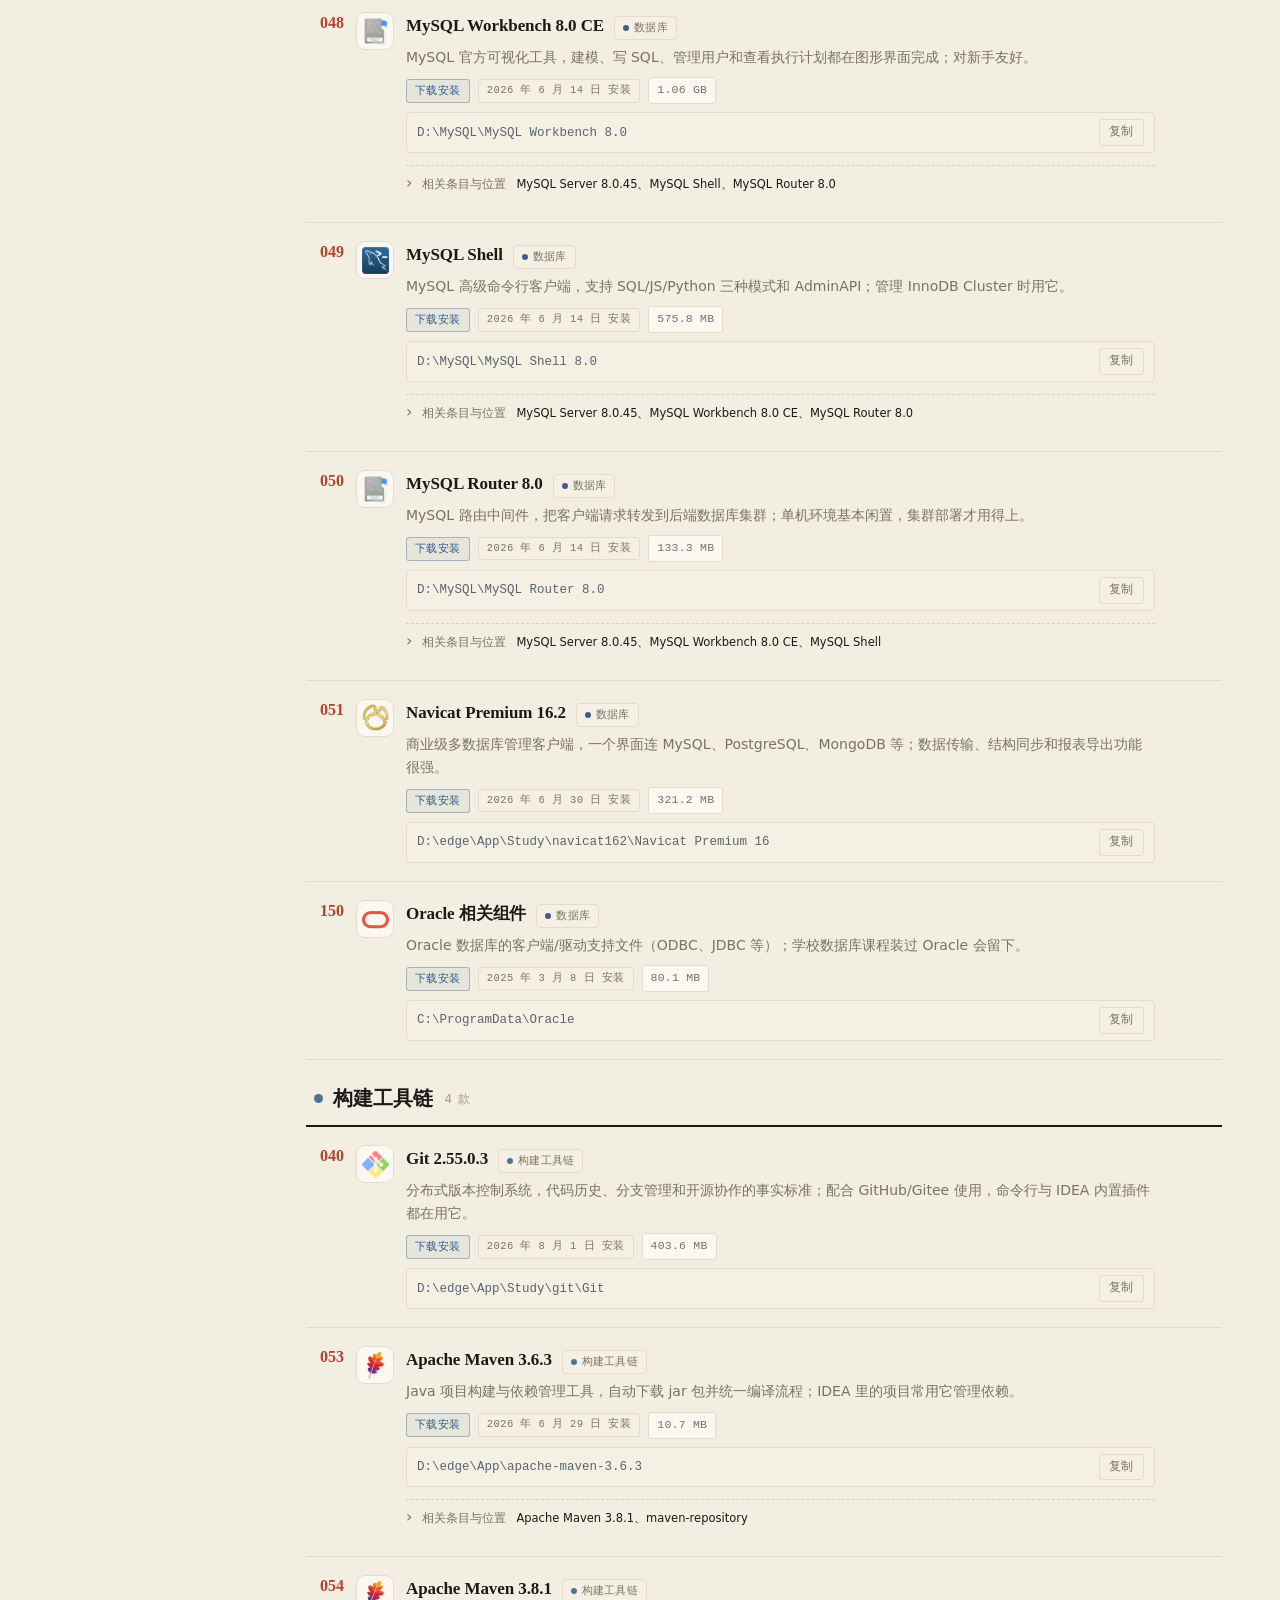
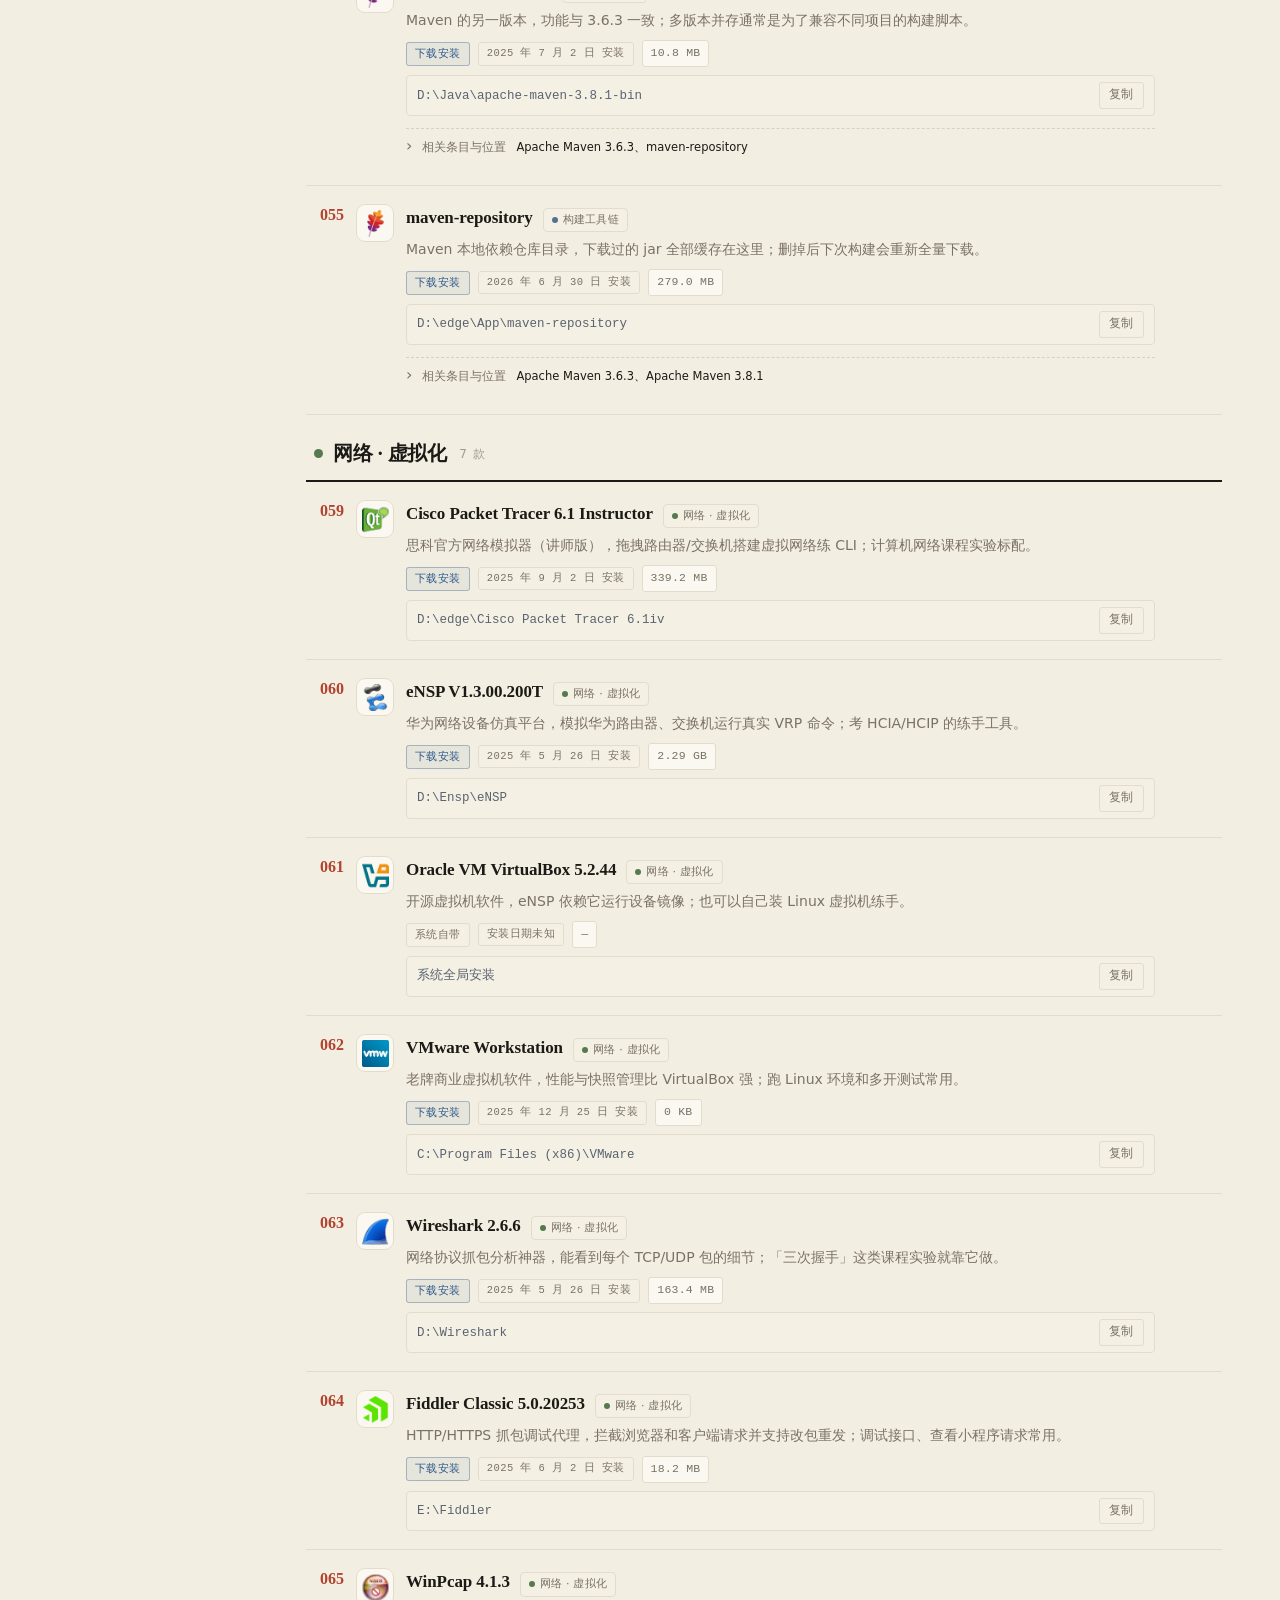
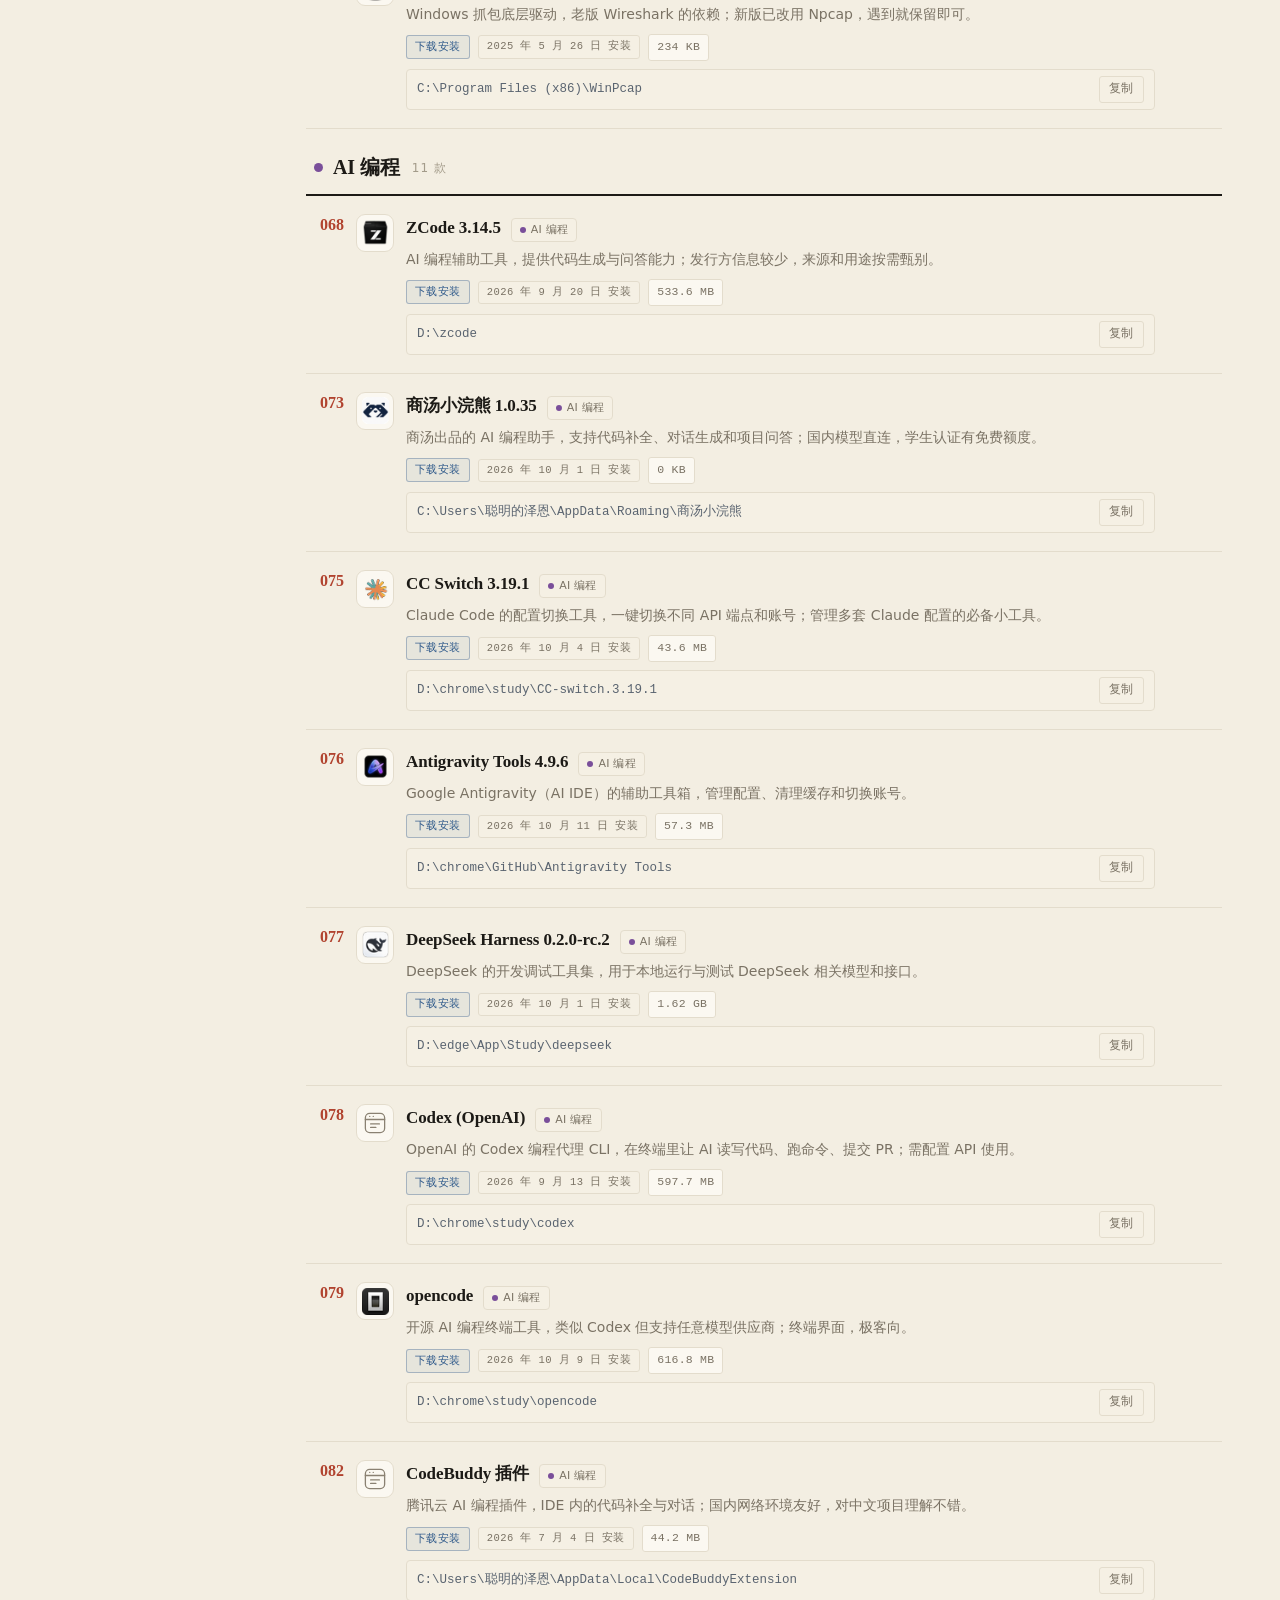
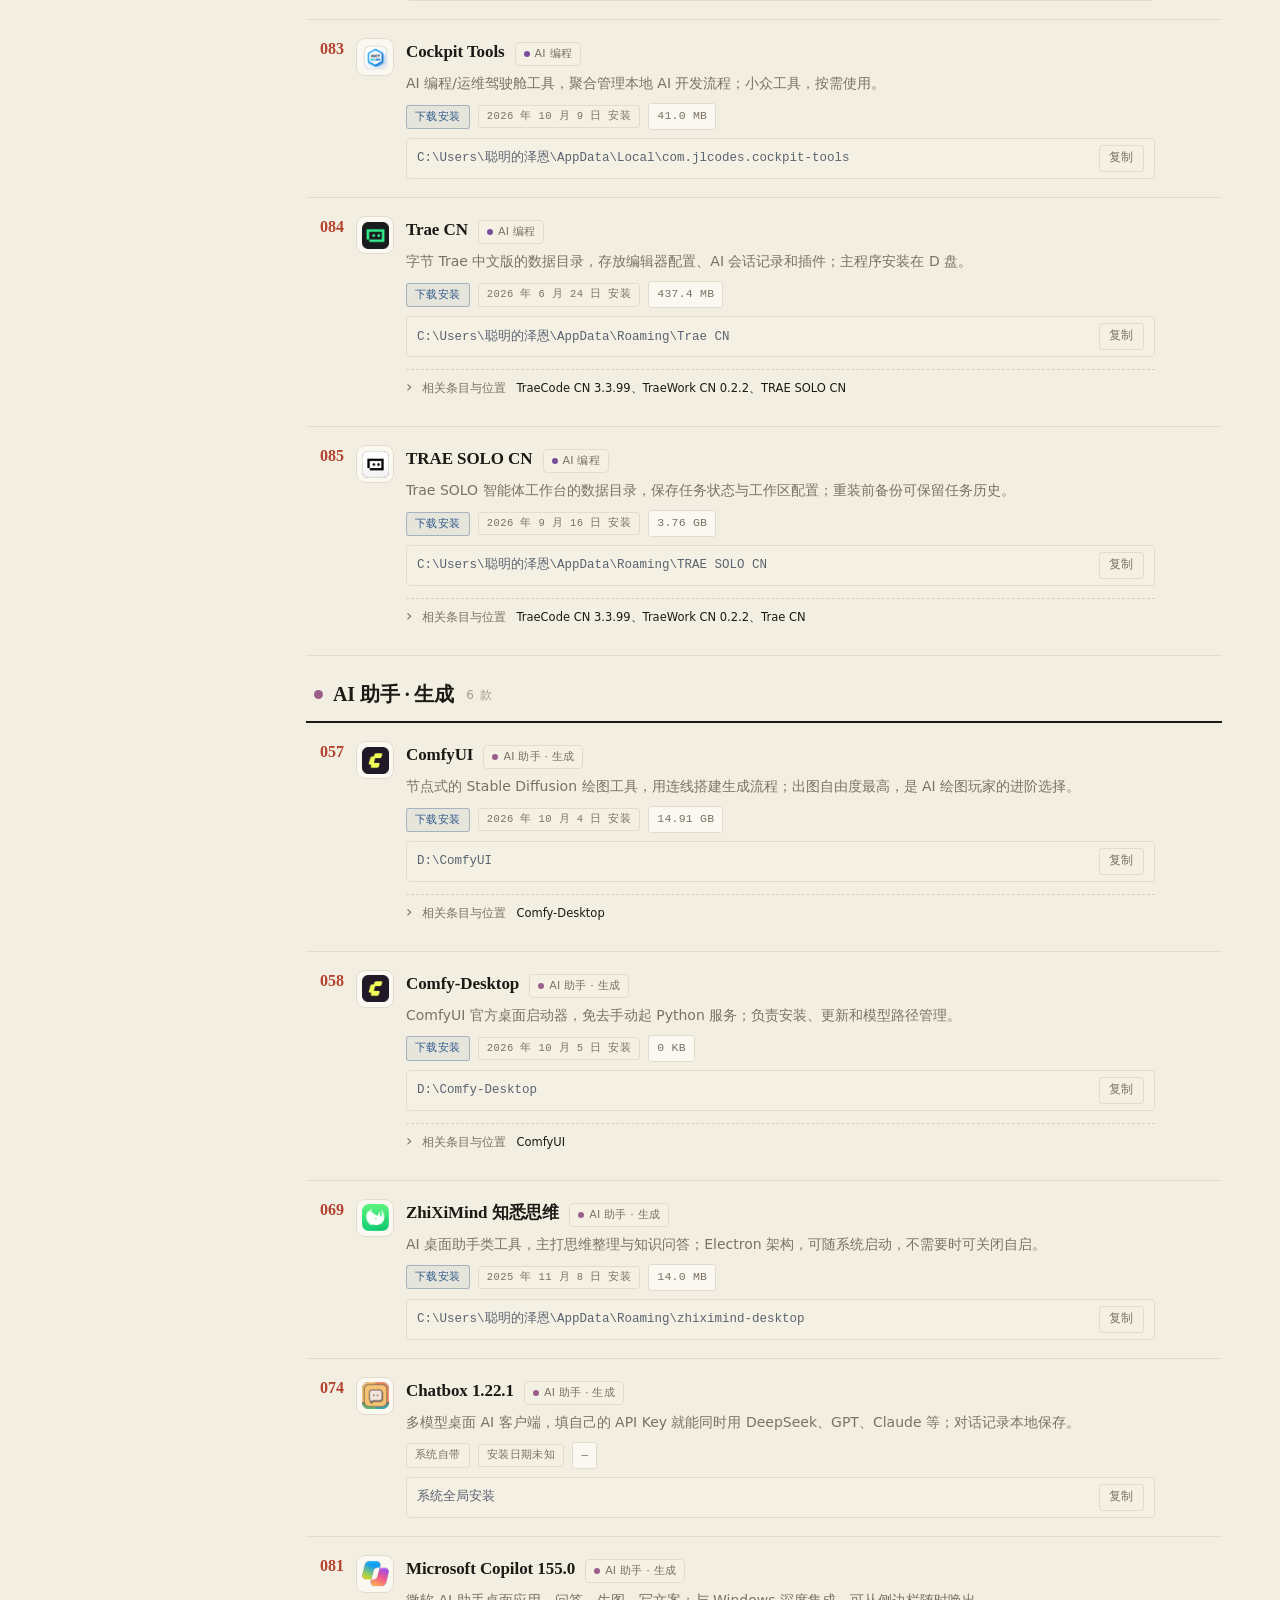
==== commit 1af79931: "feat: 重构本地应用架构并完善首页与使用时间统计 拆分本地接口、扫描、校验及事务存储，保留旧清单的显式导入与恢复能力。 完善分类、全局搜索、详情返回、真实图标、编辑只读字段及安装记录展示。 加入独" ====
--- a/index.html
+++ b/index.html
@@ -4,48 +4,58 @@
 <meta charset="utf-8">
 <meta name="viewport" content="width=device-width, initial-scale=1">
 <title>本机应用清单 · AppShelf</title>
+<link rel="icon" type="image/x-icon" href="assets/appshelf.ico">
+<link rel="icon" type="image/png" sizes="512x512" href="assets/appshelf.png">
 <meta name="description" content="把电脑里装的软件整理成一本目录：名称、作用、安装地址、占用与来源，可搜索可筛选可编辑。">
 <link rel="stylesheet" href="assets/style.css">
 </head>
 <body data-page="index">
-  <header class="masthead">
+  <header class="masthead" id="library-header">
     <div class="container">
-      <p class="eyebrow">AppShelf &nbsp;·&nbsp; 本机应用清单</p>
-      <h1>本机安装应用目录</h1>
-      <p class="lede">一本可以翻的软件目录——装了什么、装在哪、做什么用、占多大，一目了然。</p>
+      <div id="library-overview">
+      <h1>本机应用目录</h1>
       <dl class="stats">
         <div><dt id="stat-count">—</dt><dd>应用条目</dd></div>
         <div><dt id="stat-cat">—</dt><dd>子类分区</dd></div>
         <div><dt id="stat-dl">—</dt><dd>下载安装</dd></div>
-        <div><dt id="stat-size">—</dt><dd>合计占用</dd></div>
+        <div><dt id="stat-size">—</dt><dd title="逐条相加，共享目录可能重复计算，不代表实际磁盘占用">记录体积（可能重叠）</dd></div>
       </dl>
+      </div>
+      <div id="library-category" hidden>
+        <div class="page-navigation">
+          <a class="back-button" id="back-link" href="index.html" aria-label="返回全部应用" title="返回全部应用"></a>
+          <nav class="crumb" id="crumb" aria-label="当前位置"></nav>
+        </div>
+        <h1 class="cat-title" id="cat-title"></h1>
+        <p class="lede" id="cat-desc"></p>
+      </div>
     </div>
   </header>
 
   <main class="container">
-    <nav class="crumb" id="crumb" hidden></nav>
-    <div class="toolbar">
-      <label class="search">
-        <svg viewBox="0 0 24 24" width="16" height="16" fill="none" stroke="currentColor" stroke-width="1.8"><circle cx="11" cy="11" r="7"/><path d="m20 20-3.5-3.5"/></svg>
-        <input id="q" type="search" placeholder="搜索应用名称、作用或路径…" autocomplete="off">
-      </label>
-      <nav class="chips" id="chips" aria-label="分类（点击进入独立页面）"></nav>
-      <nav class="chips chips-drive" id="drive-chips" aria-label="盘符筛选"></nav>
+    <div class="library-layout">
+      <aside class="category-panel" aria-label="应用分类">
+        <div class="category-panel-head"><h2>分类浏览</h2><span>应用目录</span></div>
+        <nav class="category-nav" id="chips" aria-label="选择应用分类"></nav>
+      </aside>
+      <div class="library-content">
+        <section class="toolbar" aria-label="搜索与位置筛选">
+          <div class="filter-row">
+            <div class="location-filter" id="drive-chips"></div>
+            <p class="filter-help">分类与安装位置可组合筛选</p>
+          </div>
+        </section>
+        <p class="result" id="result" aria-live="polite"></p>
+        <section class="catalog" id="catalog"></section>
+      </div>
     </div>
-
-    <p class="result" id="result"></p>
-    <section class="catalog" id="catalog"></section>
   </main>
-
-  <footer>
-    <div class="container">
-      <p><strong>AppShelf</strong> · 数据来自 <code>data/apps.json</code>。本地编辑：<code>python server.py</code> 后可在页面直接修改并写回；<code>scripts/scan.ps1</code> 可重新扫描本机。</p>
-    </div>
-  </footer>
 
   <div class="toast" id="toast" role="status" aria-live="polite"></div>
 
+  <script src="assets/logos.js"></script>
   <script src="assets/app.js"></script>
+  <script src="assets/library.js"></script>
   <script src="assets/index.js"></script>
 </body>
 </html>
--- a/assets/style.css
+++ b/assets/style.css
@@ -56,11 +56,32 @@
   background-attachment:fixed;
 }
 
-.container{max-width:1080px;margin:0 auto;padding:0 28px}
+.container{max-width:1220px;margin:0 auto;padding:0 28px}
+
+/* Every page shares one persistent search across the whole catalogue. */
+.global-search{position:sticky;top:0;z-index:40;background:var(--paper);border-bottom:1px solid var(--line);box-shadow:0 3px 16px #1c1a1605}
+.global-search-inner{display:flex;align-items:center;gap:24px;min-height:64px;padding-top:9px;padding-bottom:9px}
+.app-brand{display:inline-flex;align-items:center;gap:8px;font-family:var(--font-serif);font-size:21px;font-weight:700;color:var(--ink);text-decoration:none;flex:none}
+.app-brand-icon{display:block;width:24px;height:24px;object-fit:contain;flex:none}
+.app-nav{display:flex;gap:4px;flex:none}
+.app-nav-link{padding:7px 11px;border-radius:6px;color:var(--muted);text-decoration:none;font-size:13px;white-space:nowrap}
+.app-nav-link:hover{background:var(--paper-2);color:var(--ink)}
+.app-nav-link.is-active{background:var(--accent-soft);color:var(--accent);font-weight:600}
+.global-search-box{position:relative;flex:1;min-width:0;max-width:760px;margin-left:auto}
+.global-search .search{min-height:44px;background:#fffdf8}
+.global-search kbd{font:10px var(--font-mono);white-space:nowrap;color:var(--faint);border:1px solid var(--line);padding:2px 5px;border-radius:4px}
+.global-results{position:absolute;top:calc(100% + 8px);left:0;right:0;background:var(--paper);border:1px solid var(--line-2);border-radius:10px;box-shadow:0 12px 36px #1c1a1620;overflow:auto;max-height:min(520px,70vh)}
+.global-results[hidden]{display:none}
+.global-results-head,.global-no-results{padding:12px 16px;font-size:12px;color:var(--muted)}
+.global-result{display:flex;flex-direction:column;gap:3px;padding:11px 16px;text-decoration:none;color:var(--ink);border-top:1px solid var(--line)}
+.global-result:hover,.global-result:focus-visible{background:var(--paper-2)}
+.global-result small{font:11px var(--font-mono);color:var(--muted);overflow:hidden;text-overflow:ellipsis;white-space:nowrap}
+.global-results-all{display:block;padding:12px 16px;border-top:1px solid var(--line);color:var(--accent);font-size:13px;text-decoration:none}
+.category-panel{scroll-margin-top:92px}
 
 /* ---------------- 页眉 ---------------- */
 .masthead{
-  padding:64px 0 40px;
+  padding:18px 0;
   border-bottom:1px solid var(--line);
   background:
     linear-gradient(180deg, rgba(255,255,255,.35), transparent),
@@ -72,125 +93,148 @@
   text-transform:uppercase;
   color:var(--accent);
   font-weight:600;
-  margin-bottom:18px;
+  margin-bottom:12px;
 }
 .masthead h1{
   font-family:var(--font-serif);
-  font-size:clamp(34px,6vw,56px);
+  font-size:26px;
   font-weight:700;
   letter-spacing:-.01em;
   line-height:1.12;
   color:var(--ink);
 }
 .lede{
-  margin-top:16px;
-  max-width:560px;
-  color:var(--muted);
-  font-size:15.5px;
+  margin-top:12px;
+  max-width:720px;
+  color:var(--muted);
+  font-size:14px;
 }
 .stats{
-  margin-top:36px;
-  display:grid;
-  grid-template-columns:repeat(4,1fr);
-  gap:8px;
-  border-top:1px solid var(--line);
-  padding-top:20px;
-  max-width:640px;
-}
+  display:flex;gap:24px;flex-wrap:wrap;
+}
+#library-overview{display:flex;align-items:center;justify-content:space-between;gap:24px}
+#library-overview[hidden],#library-category[hidden]{display:none}
+#library-category{display:flex;align-items:center;gap:16px;flex-wrap:wrap}
+#library-category .page-navigation{margin:0}
+#library-category .crumb{display:none}
+#library-category .cat-title{font-size:25px}
+#library-category .lede{margin:0 0 0 auto;font-size:12px}
 .stats div{display:flex;flex-direction:column}
 .stats dt{
   font-family:var(--font-serif);
-  font-size:28px;
+  font-size:19px;
   font-weight:700;
   color:var(--ink);
   line-height:1;
   font-variant-numeric:tabular-nums;
 }
 .stats dd{
-  font-size:12px;
-  color:var(--faint);
+  font-size:11px;
+  color:var(--muted);
   letter-spacing:.06em;
-  margin-top:6px;
-}
-
-/* ---------------- 工具栏 ---------------- */
-main{padding:36px 0 60px}
+  margin-top:3px;
+}
+
+/* ---------------- 分类侧栏与搜索 ---------------- */
+main.container{padding-top:24px;padding-bottom:60px}
+.library-layout{display:grid;grid-template-columns:224px minmax(0,1fr);gap:24px;align-items:start}
+.library-content{min-width:0}
+.category-panel{
+  position:sticky;top:82px;max-height:calc(100vh - 102px);
+  display:flex;flex-direction:column;overflow:hidden;
+  border:1px solid var(--line);border-radius:12px;background:var(--paper);
+}
+.category-panel-head{display:flex;align-items:center;justify-content:space-between;gap:10px;padding:17px 16px 14px;border-bottom:1px solid var(--line)}
+.category-panel-head h2{font-size:14px;font-weight:650;color:var(--ink)}
+.category-panel-head>span{font-size:11px;color:var(--muted)}
+.category-nav{min-height:0;overflow-y:auto;padding:10px;scrollbar-width:thin;scrollbar-color:var(--line-2) transparent}
+.category-link{
+  display:flex;align-items:center;gap:8px;min-height:35px;
+  padding:8px 10px;border-radius:6px;color:var(--muted);
+  font-family:var(--font-sans);font-size:12.5px;line-height:1.45;text-decoration:none;
+  transition:background .15s,color .15s;
+}
+.category-link:hover{color:var(--ink);background:var(--paper-2)}
+.category-link.is-active,.category-link[aria-current="page"]{color:var(--accent);background:var(--accent-soft);box-shadow:inset 3px 0 var(--accent);font-weight:600}
+.category-all{margin-bottom:7px;font-size:13px;font-weight:600}
+.category-all::before{content:"▦";font-size:18px;line-height:1;font-weight:400}
+.category-count{margin-left:auto;flex:none;min-width:22px;padding:1px 5px;border-radius:4px;font-size:10.5px;font-family:var(--font-mono);font-weight:400;line-height:1.5;text-align:center;color:var(--muted);background:rgba(28,26,22,.04)}
+.category-link[aria-current="page"] .category-count{background:rgba(177,67,47,.09);color:var(--accent)}
+.category-group{padding:6px 0;border-top:1px solid var(--line)}
+.category-group summary{display:flex;align-items:center;gap:7px;min-height:36px;padding:6px 9px;list-style:none;cursor:pointer;color:var(--ink);font-size:12px;font-weight:600;border-radius:6px}
+.category-group summary::-webkit-details-marker{display:none}
+.category-group summary:hover{background:var(--paper-2)}
+.category-group-title{display:flex;align-items:center;gap:7px;flex:1;min-width:0}
+.category-group-title i{width:6px;height:6px;flex:none;border-radius:50%;background:var(--c,var(--muted))}
+.category-group summary::after{content:"";width:5px;height:5px;margin-left:3px;border-right:1.5px solid var(--muted);border-bottom:1.5px solid var(--muted);transform:rotate(45deg);transition:transform .15s}
+.category-group[open] summary::after{transform:rotate(225deg);margin-top:3px}
+.category-links{padding:2px 0 4px 8px}
 .toolbar{
-  display:flex;
-  gap:18px;
-  align-items:center;
-  flex-wrap:wrap;
-  padding:16px 0;
-  border-bottom:1px solid var(--line);
+  display:flex;flex-direction:column;gap:14px;
+  padding:18px;border:1px solid var(--line);border-radius:12px;
+  background:var(--paper);box-shadow:0 3px 12px rgba(28,26,22,.025);
 }
 .search{
-  position:relative;
-  flex:1;
-  min-width:240px;
-  display:flex;
-  align-items:center;
-  gap:10px;
-  border-bottom:1.5px solid var(--line-2);
-  padding:6px 2px;
-  color:var(--muted);
-  transition:border-color .2s;
-}
-.search:focus-within{border-color:var(--accent);color:var(--accent)}
+  display:flex;align-items:center;gap:11px;width:100%;min-width:0;min-height:48px;
+  padding:0 14px;border:1px solid var(--line-2);border-radius:8px;
+  color:var(--muted);background:#fffdf8;transition:border-color .2s,box-shadow .2s;
+}
+.search:focus-within{border-color:var(--accent);box-shadow:0 0 0 3px var(--accent-soft);color:var(--accent)}
+.search>svg{flex:none}
 .search input{
-  flex:1;
+  flex:1;min-width:0;width:0;padding:12px 0;
   border:none;
   background:transparent;
   outline:none;
   font:inherit;
   color:var(--ink);
-  font-size:15px;
-}
-.search input::placeholder{color:var(--faint)}
-
-.chips{display:flex;gap:8px;flex-wrap:wrap}
-.chip{
-  font:inherit;
-  font-size:13px;
-  color:var(--muted);
-  background:transparent;
-  border:1px solid var(--line-2);
-  border-radius:999px;
-  padding:5px 14px;
-  cursor:pointer;
-  transition:all .18s ease;
-  display:inline-flex;
-  align-items:center;
-  gap:7px;
-}
-.chip i{
-  width:7px;height:7px;border-radius:50%;
-  background:var(--c,var(--muted));
-}
-.chip:hover{color:var(--ink);border-color:var(--ink)}
-.chip.on{
-  color:#fff;
-  background:var(--ink);
-  border-color:var(--ink);
-}
-.chip.on i{background:#fff}
-.chip .num{
-  font-size:11px;
-  color:inherit;
-  opacity:.6;
-  font-variant-numeric:tabular-nums;
-}
+  font-size:14px;
+}
+.search input::placeholder{color:#948b7c}
+.search input::-webkit-search-cancel-button{display:none}
+.clear-search{display:grid;place-items:center;width:26px;height:26px;flex:none;border:0;border-radius:5px;background:var(--paper-2);color:var(--muted);font:inherit;font-size:20px;line-height:1;cursor:pointer}
+.clear-search[hidden]{display:none}
+.clear-search:hover{color:var(--accent);background:var(--accent-soft)}
+.filter-row{display:flex;align-items:center;justify-content:space-between;gap:16px;flex-wrap:wrap}
+.location-filter{display:flex;align-items:center;gap:10px;min-width:0;max-width:100%}
+.location-select-label{font-size:12px;color:var(--muted);white-space:nowrap}
+#drive-select{min-width:160px;max-width:100%;min-height:36px;padding:7px 32px 7px 11px;border:1px solid var(--line-2);border-radius:6px;background-color:#fffdf8;color:var(--ink);font:inherit;font-size:12.5px;cursor:pointer}
+#drive-select:focus-visible{outline:2px solid var(--accent);outline-offset:2px}
+.filter-help{font-size:11.5px;color:var(--muted)}
+.sr-only{position:absolute;width:1px;height:1px;margin:-1px;padding:0;overflow:hidden;clip:rect(0,0,0,0);white-space:nowrap;border:0}
+:where(a,button,summary):focus-visible{outline:2px solid var(--accent);outline-offset:3px}
 
 /* ---------------- 结果行 ---------------- */
 .result{
-  margin:18px 2px 6px;
+  margin:18px 2px 2px;
   font-size:13px;
-  color:var(--faint);
+  color:var(--muted);
   letter-spacing:.03em;
 }
 .result b{color:var(--ink);font-weight:600}
 
 /* ---------------- 目录条目 ---------------- */
 .catalog{margin-top:4px}
+.related-entries{margin-top:12px;border-top:1px dashed var(--line-2);font-size:12px;cursor:default}
+.related-entries summary{display:flex;align-items:baseline;gap:10px;flex-wrap:wrap;list-style:none;padding:9px 0;color:var(--muted);cursor:pointer}
+.related-entries summary::-webkit-details-marker{display:none}
+.related-entries summary::before{content:"›";font-size:16px;line-height:1;transition:transform .15s}
+.related-entries[open] summary::before{transform:rotate(90deg)}
+.related-names{color:var(--ink);font-size:11.5px;overflow-wrap:anywhere}
+.related-list{list-style:none;border:1px solid var(--line);border-radius:6px;background:var(--paper);padding:0 12px}
+.related-list li{padding:10px 0;border-bottom:1px solid var(--line)}
+.related-list li:last-child{border-bottom:0}
+.related-title{display:flex;gap:8px;flex-wrap:wrap;align-items:center;line-height:1.6}
+.related-title a{color:var(--ink);font-weight:600;text-decoration:none}
+.related-title a:hover{color:var(--accent);text-decoration:underline}
+.related-title>span{font-size:11px;color:var(--muted)}
+.related-list code{display:block;font:11px/1.8 var(--font-mono);color:var(--muted);overflow-wrap:anywhere;margin-top:4px}
+.detail>.related-entries{margin-top:28px}
+.library-content .entry{grid-template-columns:30px 38px minmax(0,1fr) auto;gap:12px;padding:18px 8px}
+.library-content .entry .logo{width:38px;height:38px}
+.library-content .entry .num{font-size:16px}
+.library-content .sec-head{padding:22px 8px 10px}
+.library-content .sec-head h2{font-size:20px}
 .entry{
   display:grid;
   grid-template-columns:56px 44px 1fr auto;
@@ -237,6 +281,9 @@
   flex:none;
 }
 .logo-img{width:27px;height:27px;object-fit:contain;display:block}
+.logo-placeholder{display:block;width:28px;height:28px;color:#8a8172}
+.logo-fallback{display:grid;place-items:center;width:100%;height:100%}
+.logo.big .logo-placeholder{width:40px;height:40px}
 .logo-letter{
   width:100%;
   height:100%;
@@ -359,10 +406,6 @@
   letter-spacing:.02em;
   font-variant-numeric:tabular-nums;
 }
-
-/* ---------------- 盘符筛选行 ---------------- */
-.chips-drive{margin-top:10px}
-.chips-drive .chip i{border-radius:2px}
 
 mark{
   background:rgba(177,67,47,.16);
@@ -422,6 +465,7 @@
 
 /* ---------------- 名称链接 / 元信息 / 编辑 ---------------- */
 .name-link{
+  overflow-wrap:anywhere;
   color:inherit;
   text-decoration:none;
   border-bottom:1px solid transparent;
@@ -489,19 +533,24 @@
   opacity:0;
   transition:all .18s;
 }
-.entry:hover .edit{opacity:1}
+.entry:hover .edit,.entry:focus-within .edit{opacity:1}
 .entry .edit:hover{color:var(--accent);border-color:var(--accent)}
 
 /* ---------------- 面包屑 / 窄页眉 ---------------- */
 .crumb{
   font-size:13px;
   color:var(--muted);
-  margin-bottom:14px;
+  margin-bottom:0;
 }
 .crumb a{color:var(--muted);text-decoration:none}
 .crumb a:hover{color:var(--accent)}
 .crumb b{color:var(--ink);font-weight:600}
-.masthead.slim{padding:40px 0 28px}
+.masthead.slim{padding:14px 0}
+.page-navigation{display:flex;align-items:center;flex-wrap:wrap;gap:16px;margin-bottom:20px}
+.page-navigation:last-child{margin-bottom:0}
+.back-button{display:inline-flex;align-items:center;justify-content:center;width:36px;height:36px;flex:none;padding:0;border:1px solid var(--line-2);border-radius:7px;color:var(--ink);background:#fffdf8;font-family:var(--font-sans);font-size:12.5px;line-height:1.4;text-decoration:none;white-space:nowrap;transition:background .15s,border-color .15s}
+.back-button::before{content:"←";font-size:17px;line-height:1}
+.back-button:hover{border-color:var(--accent);background:var(--accent-soft);color:var(--accent)}
 .cat-title{
   font-family:var(--font-serif);
   font-size:clamp(26px,4vw,38px);
@@ -606,9 +655,9 @@
   position:fixed;inset:0;
   background:rgba(28,26,22,.45);
   display:flex;
-  align-items:flex-start;
+  align-items:center;
   justify-content:center;
-  padding:6vh 16px 16px;
+  padding:12px;
   z-index:100;
   overflow:auto;
 }
@@ -616,7 +665,9 @@
   background:var(--paper);
   border:1px solid var(--line-2);
   border-radius:8px;
-  width:min(640px,100%);
+  width:min(900px,100%);
+  max-height:calc(100dvh - 24px);
+  overflow:auto;
   box-shadow:0 24px 60px rgba(0,0,0,.25);
 }
 .modal-head{
@@ -633,7 +684,13 @@
   font-size:15px;color:var(--faint);cursor:pointer;
 }
 .modal-x:hover{color:var(--accent)}
-.modal-body{padding:18px 22px;display:flex;flex-direction:column;gap:14px}
+.modal-body{padding:14px 20px;display:flex;flex-direction:column;gap:10px}
+.editor-grid{display:grid;grid-template-columns:1.15fr 1fr;gap:10px 16px}
+.editor-facts{grid-column:1/-1;display:grid;grid-template-columns:1fr 1.2fr 1fr;gap:14px;padding:10px 12px;background:var(--paper-2);border-radius:6px}
+.editor-facts input[readonly]{background:transparent;border-color:transparent;padding-left:0;color:var(--muted);cursor:default}
+.editor-text textarea{height:120px;min-height:72px;resize:none}
+.editor-grid .ed-err{grid-column:1/-1}
+body.editor-open{overflow:hidden}
 .fld{display:flex;flex-direction:column;gap:6px;flex:1;min-width:0}
 .fld>span{font-size:12px;color:var(--muted);letter-spacing:.05em}
 .fld input,.fld select,.fld textarea{
@@ -642,7 +699,7 @@
   background:var(--paper-2);
   border:1px solid var(--line);
   border-radius:4px;
-  padding:8px 10px;
+  padding:6px 10px;
   outline:none;
   transition:border-color .15s;
   width:100%;
@@ -665,21 +722,54 @@
 }
 .modal-foot{
   display:flex;align-items:center;gap:10px;
-  padding:14px 22px 18px;
+  padding:12px 20px;
   border-top:1px solid var(--line);
 }
 .ed-hint{flex:1;font-size:12px;color:var(--faint)}
+
+/* 本机同步与待确认状态 */
+.sync-bar{display:flex;align-items:center;justify-content:space-between;gap:16px;padding:10px 14px;margin-bottom:18px;border:1px solid var(--line);border-radius:8px;background:var(--paper)}
+.sync-bar p{font-size:12px;color:var(--muted);line-height:1.65}
+.sync-buttons{display:flex;gap:8px;flex-shrink:0}
+.status-actions{display:flex;gap:8px;flex-wrap:wrap;margin-top:10px}
+.btn:disabled{opacity:.45;cursor:not-allowed}
+:focus-visible{outline:2px solid var(--accent);outline-offset:3px}
 
 /* ---------------- 响应式 ---------------- */
 @media(max-width:760px){
+  .global-search-inner{gap:12px;min-height:64px;flex-wrap:wrap;padding-top:8px;padding-bottom:8px}
+  .app-brand{font-size:18px}
+  .app-brand-icon{width:22px;height:22px}
+  .global-search kbd{display:none}
   .container{padding:0 18px}
-  .masthead{padding:44px 0 28px}
-  .stats{grid-template-columns:repeat(2,1fr);gap:18px 24px}
+  main.container{padding-top:18px}
+  .masthead{padding:14px 0}
+  .masthead h1{font-size:23px}
+  #library-overview{gap:14px;flex-wrap:wrap}
+  .stats{gap:18px;margin-top:0}
+  .stats dt{font-size:18px}
+  .stats dd{font-size:10.5px;letter-spacing:0}
+  .library-layout{grid-template-columns:minmax(0,1fr);gap:18px}
+  .category-panel{position:static;max-height:270px}
+  .category-panel-head{padding:12px 14px}
+  .category-nav{display:grid;grid-template-columns:repeat(2,minmax(0,1fr));align-items:start;gap:0 10px;max-height:210px}
+  .category-all{grid-column:1/-1}
+  .category-group{min-width:0}
+  .category-link{font-size:12px;padding:7px 8px}
+  .library-content .entry{grid-template-columns:24px 32px minmax(0,1fr) auto;gap:8px;padding:16px 0}
+  .library-content .entry .logo{width:32px;height:32px}
+  .library-content .entry .num{font-size:14px}
+  .library-content .sec-head{padding:18px 0 9px}
+  .toolbar{padding:14px;gap:12px}
+  .filter-row{gap:8px}
+  .filter-help{font-size:11px}
+  .page-navigation{gap:12px;margin-bottom:16px}
+  .crumb{font-size:12px;overflow-wrap:anywhere}
   .entry{grid-template-columns:40px 36px 1fr auto;gap:12px;padding:16px 10px}
   .entry .edit{opacity:1;padding:3px 8px}
   .d-head{flex-direction:column;gap:14px}
   .fld-row{flex-direction:column;gap:14px}
-  .modal-ov{padding:4vh 10px 10px}
+  .modal-ov{padding:10px}
   .logo{width:36px;height:36px;border-radius:7px}
   .logo-img{width:22px;height:22px}
   .logo-letter{font-size:16px}
@@ -687,8 +777,35 @@
   .num{font-size:17px;text-align:left}
   .name{font-size:16px}
   .toolbar{flex-direction:column;align-items:stretch}
-  .search{flex:1 1 100%}
+  .sync-bar{align-items:flex-start;flex-direction:column;gap:8px}
   .sec-head{padding:24px 10px 8px}
   .sec-head h2{font-size:19px}
   .size{padding:2px 6px;font-size:10.5px}
 }
+@media(max-width:480px){
+  .app-brand{font-size:16px;gap:6px}
+  .app-brand-icon{width:20px;height:20px}
+  .global-search-box{flex-basis:100%;max-width:none}
+  .app-nav{margin-left:auto}
+  .app-nav-link{font-size:12px;padding:6px 9px}
+  .stats{gap:14px}
+  .masthead h1{font-size:22px}
+  .editor-grid{grid-template-columns:1fr}
+  .editor-facts{grid-template-columns:1fr}
+  .filter-row{align-items:flex-start;flex-direction:column}
+  .location-filter{width:100%}
+  #drive-select{flex:1;min-width:0}
+  .page-navigation{align-items:flex-start;flex-direction:column;gap:10px}
+}
+@media(max-height:660px) and (min-width:600px){
+  .modal{font-size:13px}
+  .modal-head{padding:10px 18px}
+  .modal-head h3{font-size:17px}
+  .modal-body{padding:10px 18px;gap:8px 14px}
+  .modal .fld{gap:3px}
+  .modal .fld>span{font-size:11px}
+  .modal .fld input,.modal .fld select,.modal .fld textarea{padding:5px 8px;font-size:12px}
+  .editor-facts{padding:6px 10px;gap:10px}
+  .editor-text textarea{height:80px;min-height:60px}
+  .modal-foot{padding:9px 18px}
+}
